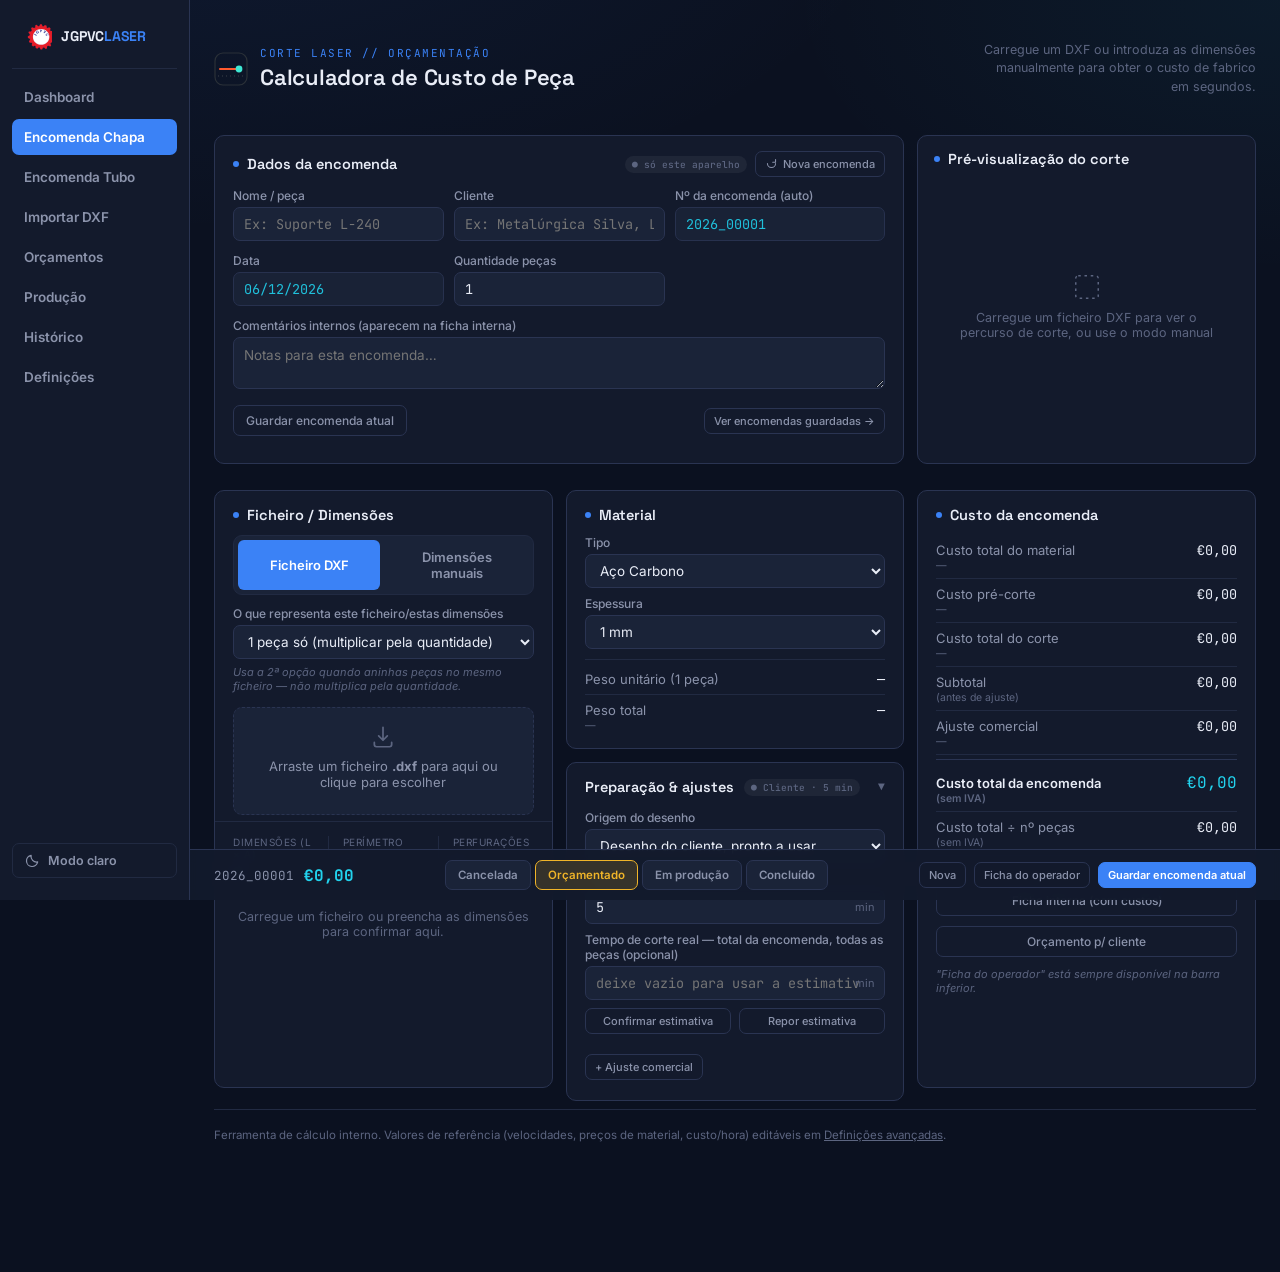
==== index.html @ d5f4d8c5 "Importar DXF: limpa os textos dos desenhos do cliente e cria as encomendas Página nova "Importar DXF" ====
<!DOCTYPE html>
<html lang="pt-PT">
<head>
<meta charset="UTF-8">
<meta name="viewport" content="width=device-width, initial-scale=1.0, viewport-fit=cover">
<title>Orçamentação — Custo de Corte Laser</title>
<link rel="manifest" href="manifest.json">
<meta name="theme-color" content="#111417">
<meta name="mobile-web-app-capable" content="yes">
<meta name="apple-mobile-web-app-capable" content="yes">
<meta name="apple-mobile-web-app-status-bar-style" content="black-translucent">
<meta name="apple-mobile-web-app-title" content="Custo Laser">
<link rel="apple-touch-icon" href="icon-192.png">
<link rel="icon" href="icon-192.png" type="image/png">
<link rel="preconnect" href="https://fonts.googleapis.com">
<link href="https://fonts.googleapis.com/css2?family=Space+Grotesk:wght@500;600;700&family=Inter:wght@400;500;600&family=JetBrains+Mono:wght@400;500;600;700&display=swap" rel="stylesheet">
<link rel="stylesheet" href="shared.css">
<script>document.documentElement.setAttribute('data-theme', localStorage.getItem('laser_theme')||'dark');</script>
<style>
  /* Esta página deixa de usar 2 colunas independentes (.layout .col) — o conteúdo principal
     passa a ser uma grelha de 3 colunas (.grid3), com "Dados da encomenda" a ocupar as duas
     primeiras (grid-column:span 2) e o resto a preencher automaticamente à sua volta. */
  #main.layout{display:block;}
  .grid3{display:grid; grid-template-columns:1fr 1fr 1fr; gap:13px;}
  .col-stack{display:flex; flex-direction:column; gap:13px; min-width:0;}
  .grid3-wide{grid-column:span 2;}
  @media (max-width:900px){ .grid3{grid-template-columns:1fr 1fr;} }
  @media (max-width:600px){ .grid3{grid-template-columns:1fr;} .grid3-wide{grid-column:span 1;} }
</style>
</head>
<body>
<a href="#main" class="skip-link">Saltar para o conteúdo</a>
<div class="loading-veil" id="loadingVeil"><div class="lv-inner"><span class="lv-spin"></span>A carregar materiais e definições…</div></div>

<div class="wrap">

    <nav class="pagenav">
      <div class="nav-brand"><img src="logo-mark.svg" alt="" class="nav-logo"><span class="nav-name">JGPVC<em>LASER</em></span></div>
      <a href="dashboard.html">Dashboard</a>
      <a href="index.html" class="active">Encomenda Chapa</a>
      <a href="tubo.html">Encomenda Tubo</a>
      <a href="importar-dxf.html">Importar DXF</a>
      <a href="orcamentos.html">Orçamentos</a>
      <a href="producao.html">Produção</a>
      <a href="encomendas.html">Histórico</a>
      <a href="definicoes.html">Definições</a>
      <button class="nav-theme-toggle" id="themeToggleBtn" type="button" title="Alternar modo claro/escuro">
        <svg class="icon-moon" width="15" height="15" viewBox="0 0 16 16" fill="none"><path d="M13.5 9.5A6 6 0 016.5 2.5a6 6 0 106.999 7z" stroke="currentColor" stroke-width="1.3" stroke-linejoin="round"/></svg>
        <svg class="icon-sun" width="15" height="15" viewBox="0 0 16 16" fill="none"><circle cx="8" cy="8" r="3" stroke="currentColor" stroke-width="1.3"/><path d="M8 1v1.6M8 13.4V15M15 8h-1.6M2.6 8H1M12.7 3.3l-1.1 1.1M4.4 11.6l-1.1 1.1M12.7 12.7l-1.1-1.1M4.4 4.4L3.3 3.3" stroke="currentColor" stroke-width="1.3" stroke-linecap="round"/></svg>
        <span id="themeToggleLabel">Modo claro</span>
      </button>
    </nav>

  <header class="top">
    <div class="top-row">
      <div class="brand">
        <svg width="34" height="34" viewBox="0 0 34 34" fill="none">
          <rect x="1" y="1" width="32" height="32" rx="8" stroke="#2b3138" stroke-width="1.2"/>
          <line x1="6" y1="17" x2="22" y2="17" stroke="#ff5a2e" stroke-width="2" stroke-linecap="round"/>
          <circle cx="25" cy="17" r="3.4" fill="#3fe8d4"/>
          <path d="M4 24L30 24" stroke="#3a4149" stroke-width="1" stroke-dasharray="1 3"/>
        </svg>
        <div class="brand-text">
          <p class="eyebrow">Corte Laser // Orçamentação</p>
          <h1>Calculadora de Custo de Peça</h1>
        </div>
      </div>
      <p class="top-note">Carregue um DXF ou introduza as dimensões manualmente para obter o custo de fabrico em segundos.</p>
    </div>
  </header>

  <main class="layout" id="main">

    <div class="grid3">
      <div class="card grid3-wide">
        <h2 class="card-title with-action">
          <span class="title-left"><span class="dot"></span>Dados da encomenda</span>
          <span style="display:flex; align-items:center; gap:8px;">
            <span class="conn-badge" id="connBadge"></span>
            <button class="ghost-btn sm" id="newOrderBtn" type="button"><svg class="btn-icon" viewBox="0 0 16 16"><path d="M13 8A5 5 0 113 8" stroke="currentColor" stroke-width="1.3" fill="none" stroke-linecap="round"/><path d="M13 3v3.5H9.5" stroke="currentColor" stroke-width="1.3" fill="none" stroke-linecap="round" stroke-linejoin="round"/></svg>Nova encomenda</button>
          </span>
        </h2>
        <p class="save-hint" id="editingNote" hidden style="color:var(--accent); margin-bottom:10px;"></p>
        <p class="save-hint" id="priceChangeNote" hidden style="color:#e08a1e; margin-bottom:10px; font-weight:500;"></p>
        <div class="field-row3" style="margin-bottom:12px;">
          <div class="field" style="margin-bottom:0;"><label for="orderName">Nome / peça</label><input type="text" id="orderName" placeholder="Ex: Suporte L-240"></div>
          <div class="field" style="margin-bottom:0;">
            <label for="clientName">Cliente</label>
            <div class="autocomplete-wrap">
              <input type="text" id="clientName" placeholder="Ex: Metalúrgica Silva, Lda." autocomplete="off">
              <div class="autocomplete-list" id="clientSuggestions" hidden></div>
            </div>
          </div>
          <div class="field" style="margin-bottom:0;">
            <label for="orderNumberPreview">Nº da encomenda (auto)</label>
            <input type="text" id="orderNumberPreview" readonly>
          </div>
        </div>
        <div class="field-row3" style="margin-bottom:0;">
          <div class="field" style="margin-bottom:0;">
            <label for="orderDatePreview">Data</label>
            <input type="text" id="orderDatePreview" readonly class="mono">
          </div>
          <div class="field" style="margin-bottom:0;">
            <label for="qtyInput">Quantidade peças</label>
            <input type="number" id="qtyInput" value="1" min="1" step="1">
          </div>
        </div>
        <div class="field" style="margin-top:12px; margin-bottom:0;">
          <label for="orderComments">Comentários internos (aparecem na ficha interna)</label>
          <textarea id="orderComments" rows="2" placeholder="Notas para esta encomenda…" style="width:100%; resize:vertical; background:var(--panel-2); border:1px solid var(--border); color:var(--text); padding:9px 10px; border-radius:7px; font-family:'Inter',sans-serif; font-size:13.5px; outline:none;"></textarea>
        </div>
        <div class="mat-actions" style="margin-top:12px;">
          <button class="ghost-btn" id="saveOrderBtn" type="button" hidden><span id="saveOrderBtnLabel">Guardar encomenda atual</span></button>
          <a class="ghost-btn sm" href="encomendas.html" style="text-decoration:none;">Ver encomendas guardadas →</a>
        </div>
        <p class="save-hint" id="saveOrderHint"></p>
        <div class="next-steps" id="nextSteps" hidden>
          <div class="ns-head"><span id="nextStepsMsg"></span><button type="button" class="ns-close" id="nsClose" title="Fechar" aria-label="Fechar">✕</button></div>
          <div class="ns-actions">
            <button class="ghost-btn sm" id="nsPrintOperator" type="button">Ficha do operador</button>
            <button class="ghost-btn sm" id="nsPrintQuote" type="button">Orçamento</button>
            <button class="ghost-btn sm" id="nsNew" type="button">Nova encomenda</button>
          </div>
        </div>
      </div>

      <div class="card preview-card">
        <div class="preview-head">
          <h2 class="card-title" style="margin-bottom:8px;"><span class="dot"></span>Pré-visualização do corte</h2>
        </div>
        <canvas id="preview" width="600" height="260" role="img" aria-label="Pré-visualização do percurso de corte da peça"></canvas>
        <div id="previewEmpty" class="preview-empty">
          <svg width="30" height="30" viewBox="0 0 24 24" fill="none"><rect x="3" y="3" width="18" height="18" rx="2" stroke="currentColor" stroke-width="1.2" stroke-dasharray="2 3"/></svg>
          <span>Carregue um ficheiro DXF para ver o percurso de corte, ou use o modo manual</span>
        </div>
      </div>

      <div class="card">
        <h2 class="card-title"><span class="dot"></span>Ficheiro / Dimensões</h2>
        <div class="tabs">
          <button class="tab-btn active" id="tabDxfBtn" type="button">Ficheiro DXF</button>
          <button class="tab-btn" id="tabManualBtn" type="button">Dimensões manuais</button>
        </div>

        <div class="field" style="margin-bottom:14px;">
          <label for="geometryScopeSelect">O que representa este ficheiro/estas dimensões</label>
          <select id="geometryScopeSelect">
            <option value="unit">1 peça só (multiplicar pela quantidade)</option>
            <option value="batch">Já é a chapa/corte de todas as peças juntas (não multiplicar)</option>
          </select>
          <p class="save-hint" id="geometryScopeHint" style="margin-top:6px;">Usa a 2ª opção quando aninhas peças no mesmo ficheiro — não multiplica pela quantidade.</p>
        </div>

        <!-- DXF PANEL -->
        <div id="panelDxf">
          <div class="dropzone" id="dropzone">
            <div class="icon">
              <svg width="26" height="26" viewBox="0 0 24 24" fill="none" style="margin:0 auto;display:block;"><path d="M12 3v12m0 0l-4-4m4 4l4-4M4 17v2a2 2 0 002 2h12a2 2 0 002-2v-2" stroke="currentColor" stroke-width="1.6" stroke-linecap="round" stroke-linejoin="round"/></svg>
            </div>
            <p>Arraste um ficheiro <strong>.dxf</strong> para aqui ou clique para escolher</p>
            <div class="file-name" id="fileName"></div>
          </div>
          <input type="file" id="fileInput" accept=".dxf">
          <div id="dxfMsg"></div>
          <div class="field" id="pierceOverrideWrap" hidden style="margin-top:12px; margin-bottom:0;">
            <label for="pierceOverrideInput">Nº de perfurações<span id="pierceDetectedNote"></span></label>
            <div style="display:flex; gap:8px; align-items:center;">
              <input type="number" id="pierceOverrideInput" min="0" step="1" style="flex:1;">
              <button class="ghost-btn sm" id="pierceResetBtn" type="button" title="Repor valor detetado automaticamente"><svg class="btn-icon" viewBox="0 0 16 16" style="margin-right:3px;"><path d="M13 8A5 5 0 113 8" stroke="currentColor" stroke-width="1.3" fill="none" stroke-linecap="round"/><path d="M13 3v3.5H9.5" stroke="currentColor" stroke-width="1.3" fill="none" stroke-linecap="round" stroke-linejoin="round"/></svg>Repor</button>
            </div>
            <p class="save-hint" style="margin-top:6px;">Editável — se o ficheiro tiver linhas soltas ou contornos mal fechados, corrija aqui o número real de perfurações.</p>
          </div>
        </div>

        <!-- MANUAL PANEL -->
        <div id="panelManual" hidden>
          <div class="field">
            <label for="shapeSelect">Forma da peça</label>
            <select id="shapeSelect">
              <option value="rect">Retângulo</option>
              <option value="circle">Círculo</option>
              <option value="custom">Perímetro / área manual</option>
            </select>
          </div>

          <div id="shapeRect">
            <div class="field-row">
              <div class="field"><label>Largura (mm)</label><input type="number" id="rectW" value="200" min="0" step="0.1"></div>
              <div class="field"><label>Altura (mm)</label><input type="number" id="rectH" value="100" min="0" step="0.1"></div>
            </div>
          </div>

          <div id="shapeCircle" hidden>
            <div class="field"><label>Diâmetro (mm)</label><input type="number" id="circleD" value="150" min="0" step="0.1"></div>
          </div>

          <div id="shapeCustom" hidden>
            <div class="field-row">
              <div class="field"><label>Perímetro total (mm)</label><input type="number" id="customPerim" value="600" min="0" step="0.1"></div>
              <div class="field"><label>Área da peça (mm²)</label><input type="number" id="customArea" value="20000" min="0" step="1"></div>
            </div>
          </div>

          <div class="field">
            <label for="manualHoles">Nº de furos / perfurações adicionais</label>
            <input type="number" id="manualHoles" value="0" min="0" step="1">
          </div>
        </div>

        <div class="preview-meta" id="previewMeta" hidden>
          <div class="meta-item"><div class="k">Dimensões (L × A)</div><div class="v" id="metaDim">—</div></div>
          <div class="meta-item"><div class="k">Perímetro</div><div class="v" id="metaPerim">—</div></div>
          <div class="meta-item"><div class="k">Perfurações</div><div class="v" id="metaPierces">—</div></div>
        </div>
        <p class="orders-empty" id="dimEmpty" style="padding:14px 0 4px;">Carregue um ficheiro ou preencha as dimensões para confirmar aqui.</p>
      </div>

      <div class="col-stack">
      <div class="card" style="margin-bottom:0;">
        <h2 class="card-title"><span class="dot"></span>Material</h2>
        <div class="field">
          <label for="materialTypeSelect">Tipo</label>
          <select id="materialTypeSelect"></select>
        </div>
        <div class="field" style="margin-bottom:0;">
          <label for="materialThicknessSelect">Espessura</label>
          <select id="materialThicknessSelect"></select>
        </div>
        <select id="materialSelect" style="display:none;" aria-hidden="true" tabindex="-1"></select>
        <div class="breakdown-row" style="margin-top:10px; padding-top:10px; border-top:1px solid var(--border-soft);"><span class="lbl">Peso unitário (1 peça)</span><span class="val" id="valWeightUnit">—</span></div>
        <div class="breakdown-row" style="border-bottom:none; padding-bottom:0;"><span class="lbl">Peso total<small id="weightTotalSub">—</small></span><span class="val" id="valWeightTotal">—</span></div>
      </div>

      <details class="card" id="setupDetails" open style="margin-bottom:0;">
        <summary class="summary-row"><span>Preparação &amp; ajustes <span class="conn-badge conn-local" id="setupBadge"></span></span><span class="chev">▸</span></summary>
        <div class="details-body">
          <div class="field">
            <label for="drawingType">Origem do desenho</label>
            <select id="drawingType">
              <option value="client_direct">Desenho do cliente, pronto a usar</option>
              <option value="client_convert">Converter desenho do cliente</option>
              <option value="from_scratch">Desenho de raiz</option>
            </select>
          </div>
          <div class="field" id="designTimeField" hidden>
            <label for="designTimeInput">Tempo de desenho</label>
            <div class="unit-suffix"><input type="number" id="designTimeInput" min="0" step="1" value="0"><span>min</span></div>
          </div>
          <div class="field">
            <label for="setupTimeInput">Tempo de setup</label>
            <div class="unit-suffix"><input type="number" id="setupTimeInput" min="0" step="1" value="5"><span>min</span></div>
          </div>

          <div class="field" style="margin-top:6px;">
            <label for="realCuttingTimeInput">Tempo de corte real — total da encomenda, todas as peças (opcional)</label>
            <div class="unit-suffix"><input type="number" id="realCuttingTimeInput" min="0" step="0.1" placeholder="deixe vazio para usar a estimativa"><span>min</span></div>
            <div style="display:flex; gap:8px; margin-top:8px;">
              <button class="ghost-btn sm" id="useEstimateAsRealBtn" type="button" style="flex:1;">Confirmar estimativa</button>
              <button class="ghost-btn sm" id="clearRealTimeBtn" type="button" style="flex:1;">Repor estimativa</button>
            </div>
          </div>

          <button class="ghost-btn sm" id="showAdjustmentBtn" type="button" style="margin:12px 0 4px;">+ Ajuste comercial</button>
          <div class="field" id="adjustmentFields" hidden style="margin:12px 0 0;">
            <label for="adjustmentValueInput">Ajuste comercial (opcional — use valor negativo para desconto)</label>
            <div class="field-row" style="margin-bottom:0;">
              <div class="field" style="margin-bottom:0;">
                <div class="unit-suffix"><input type="number" id="adjustmentValueInput" step="0.5" placeholder="0,00"><span>€</span></div>
              </div>
              <div class="field" style="margin-bottom:0;">
                <select id="adjustmentReasonSelect">
                  <option value="">Motivo do ajuste…</option>
                  <option value="Pequena quantidade">Pequena quantidade</option>
                  <option value="Urgência">Urgência</option>
                  <option value="Cliente habitual">Cliente habitual</option>
                  <option value="Concorrência">Concorrência</option>
                  <option value="Complexidade">Complexidade</option>
                  <option value="Desperdício de chapa">Desperdício de chapa</option>
                  <option value="Quinagem">Quinagem</option>
                  <option value="Outro">Outro</option>
                </select>
              </div>
            </div>
          </div>
        </div>
      </details>
      </div>

      <div class="card">
        <h2 class="card-title"><span class="dot"></span>Custo da encomenda <small id="costFinalBadge" style="margin-left:auto;"></small></h2>
        <div class="breakdown-row"><span class="lbl">Custo total do material<small id="matInfoSub">—</small></span><span class="val" id="costMaterial">€0,00</span></div>
        <div class="breakdown-row"><span class="lbl">Custo pré-corte<small id="preCorteSub">—</small></span><span class="val" id="costPreCorte">€0,00</span></div>
        <div class="breakdown-row"><span class="lbl">Custo total do corte<small id="cutTimeSub">—</small></span><span class="val" id="costCorte">€0,00</span></div>
        <div class="breakdown-row"><span class="lbl">Subtotal <small>(antes de ajuste)</small></span><span class="val" id="subtotalValue">€0,00</span></div>
        <div class="breakdown-row" id="adjustmentRow" hidden><span class="lbl">Ajuste comercial<small id="adjustmentSub">—</small></span><span class="val" id="adjustmentValueShown">€0,00</span></div>

        <div class="breakdown-row" style="border-top:1.5px solid var(--border); margin-top:4px; padding-top:12px;"><span class="lbl" style="font-weight:600; color:var(--text);">Custo total da encomenda <small>(sem IVA)<span id="totalQtyTag"></span></small></span><span class="val" id="totalValue" style="font-size:16px; color:var(--readout);">€0,00</span></div>
        <div class="breakdown-row"><span class="lbl">Custo total ÷ nº peças <small>(sem IVA)</small></span><span class="val" id="avgPerPieceValue">€0,00</span></div>
        <div class="total-sub" id="totalTimeSub" hidden style="margin-top:10px; padding-top:10px;"></div>

        <div class="print-btns" style="margin-top:14px; padding-top:14px; border-top:1px solid var(--border-soft);">
          <button class="ghost-btn print-btn" id="printInternalBtn" type="button">Ficha interna (com custos)</button>
          <button class="ghost-btn print-btn" id="printQuoteBtn" type="button">Orçamento p/ cliente</button>
        </div>
        <p class="save-hint" style="margin-top:8px;">"Ficha do operador" está sempre disponível na barra inferior.</p>
        <p class="save-hint" id="printHint"></p>
      </div>
    </div>

  </main>

  <footer class="disclaimer">
    Ferramenta de cálculo interno. Valores de referência (velocidades, preços de material, custo/hora) editáveis em <a href="definicoes.html" style="color:var(--text-dim);">Definições avançadas</a>.
  </footer>

</div>

<div class="action-bar" id="actionBar">
  <div class="action-bar-inner">
    <div class="ab-status">
      <span class="dirty-dot" id="dirtyDot" hidden title="Tem alterações por gravar"></span>
      <span id="abOrderNum">—</span>
      <span class="ab-total" id="abTotal">€0,00</span>
    </div>
    <div class="state-picker ab-state" id="statePicker">
      <button type="button" data-state="cancelled">Cancelada</button>
      <button type="button" data-state="quote">Orçamentado</button>
      <button type="button" data-state="production">Em produção</button>
      <button type="button" data-state="done">Concluído</button>
    </div>
    <div class="ab-buttons">
      <button class="ghost-btn sm" id="barNewBtn" type="button">Nova</button>
      <button class="ghost-btn sm" id="barPrintOperatorBtn" type="button">Ficha do operador</button>
      <button class="ghost-btn sm accent" id="barSaveBtn" type="button"><span id="barSaveLabel">Guardar encomenda atual</span></button>
    </div>
  </div>
</div>

<div id="printSheet" class="print-sheet"></div>

<script src="shared.js"></script>
<script>
(function(){
  "use strict";
  const { parseDXF, fmtEUR, fmtNum, escapeHtml, sanitizeFileName, searchKey,
    loadMaterials, saveMachine, loadMachine, loadOrders, loadRemoteConfig,
    remoteLoadOrders, remoteInsertOrder, remoteUpdateFullOrder, computeNextOrderNumber,
    idbGet, writeOrderToLocalFolder, registerServiceWorker } = window.LC;

  /* ---------------------------------------------------------------- */
  /* STATE                                                             */
  /* ---------------------------------------------------------------- */
  const state = {
    mode: 'dxf',
    dxfResult: null,
    dxfFileName: '',
    dxfRawText: '',
    dxfDetectedPierces: 0,
    materials: [],
    machine: Object.assign({}, window.LC.DEFAULT_MACHINE),
    orders: [],
    remote: { configured:false, url:'', key:'' },
    localFolder: { ready:false, handle:null },
    loadedOrderId: null,
    loadedOrderNumber: null,
    loadedOrderCreatedAt: null,
    loadedCostSnapshot: null,
    orderState: 'quote',
    wasQuoted: false,
    dirty: false,
  };

  /* ---------------------------------------------------------------- */
  /* DOM refs                                                          */
  /* ---------------------------------------------------------------- */
  const $ = id => document.getElementById(id);
  const tabDxfBtn = $('tabDxfBtn'), tabManualBtn = $('tabManualBtn');
  const panelDxf = $('panelDxf'), panelManual = $('panelManual');
  const dropzone = $('dropzone'), fileInput = $('fileInput'), fileNameEl = $('fileName'), dxfMsg = $('dxfMsg');
  const pierceOverrideWrap = $('pierceOverrideWrap'), pierceOverrideInput = $('pierceOverrideInput');
  const pierceResetBtn = $('pierceResetBtn'), pierceDetectedNote = $('pierceDetectedNote');
  const shapeSelect = $('shapeSelect');
  const shapeRect = $('shapeRect'), shapeCircle = $('shapeCircle'), shapeCustom = $('shapeCustom');
  const materialSelect = $('materialSelect');
  const materialTypeSelect = $('materialTypeSelect'), materialThicknessSelect = $('materialThicknessSelect');
  const drawingTypeSel = $('drawingType'), designTimeField = $('designTimeField'), designTimeInput = $('designTimeInput');
  const setupTimeInput = $('setupTimeInput');
  const realCuttingTimeInput = $('realCuttingTimeInput'), clearRealTimeBtn = $('clearRealTimeBtn');
  const geometryScopeSelect = $('geometryScopeSelect');
  const qtyInput = $('qtyInput');
  const canvas = $('preview'), previewEmpty = $('previewEmpty'), previewMeta = $('previewMeta');
  const metaDim = $('metaDim'), metaPerim = $('metaPerim'), metaPierces = $('metaPierces');
  const dimEmptyEl = $('dimEmpty');
  const orderNameInp = $('orderName'), clientNameInp = $('clientName');
  const orderCommentsInp = $('orderComments');
  const statePicker = $('statePicker');
  const clientSuggestionsEl = $('clientSuggestions');
  const adjustmentValueInput = $('adjustmentValueInput'), adjustmentReasonSelect = $('adjustmentReasonSelect');
  const showAdjustmentBtn = $('showAdjustmentBtn'), adjustmentFields = $('adjustmentFields');
  function revealAdjustment(){ adjustmentFields.hidden = false; showAdjustmentBtn.hidden = true; }
  function hideAdjustmentIfEmpty(){
    if(!adjustmentValueInput.value && !adjustmentReasonSelect.value){
      adjustmentFields.hidden = true; showAdjustmentBtn.hidden = false;
    }
  }
  showAdjustmentBtn.addEventListener('click', ()=>{ revealAdjustment(); adjustmentValueInput.focus(); });
  const saveOrderHint = $('saveOrderHint');

  function updateOrderHeader(){
    // Nome/cliente já não são mostrados no cartão de custos — só o nº e o nome na barra fixa de baixo.
    $('abOrderNum').textContent = ($('orderNumberPreview').value || '—') + (orderNameInp.value.trim() ? ' · ' + orderNameInp.value.trim() : '');
  }
  orderNameInp.addEventListener('input', updateOrderHeader);
  clientNameInp.addEventListener('input', updateOrderHeader);

  function updateConnBadge(){
    const badge = $('connBadge');
    if(state.remote.configured){
      badge.textContent = '● servidor central';
      badge.className = 'conn-badge conn-online';
    } else {
      badge.textContent = '● só este aparelho';
      badge.className = 'conn-badge conn-local';
    }
  }

  /* ---------------------------------------------------------------- */
  /* TABS                                                              */
  /* ---------------------------------------------------------------- */
  function setMode(mode){
    state.mode = mode;
    tabDxfBtn.classList.toggle('active', mode==='dxf');
    tabManualBtn.classList.toggle('active', mode==='manual');
    panelDxf.hidden = mode!=='dxf';
    panelManual.hidden = mode!=='manual';
    recalcAndRender();
  }
  tabDxfBtn.addEventListener('click', ()=>setMode('dxf'));
  tabManualBtn.addEventListener('click', ()=>setMode('manual'));

  /* ---------------------------------------------------------------- */
  /* DXF UPLOAD                                                        */
  /* ---------------------------------------------------------------- */
  dropzone.addEventListener('click', ()=>fileInput.click());
  dropzone.addEventListener('dragover', e=>{ e.preventDefault(); dropzone.classList.add('dragover'); });
  dropzone.addEventListener('dragleave', ()=> dropzone.classList.remove('dragover'));
  dropzone.addEventListener('drop', e=>{
    e.preventDefault(); dropzone.classList.remove('dragover');
    if(e.dataTransfer.files && e.dataTransfer.files[0]) handleFile(e.dataTransfer.files[0]);
  });
  fileInput.addEventListener('change', e=>{
    if(e.target.files && e.target.files[0]) handleFile(e.target.files[0]);
  });

  function handleFile(file){
    realCuttingTimeInput.value = '';
    geometryScopeSelect.value = 'unit';
    fileNameEl.textContent = file.name;
    dxfMsg.innerHTML = '';
    const reader = new FileReader();
    reader.onload = ev => {
      try{
        const result = parseDXF(ev.target.result);
        if(!result.contours.length) throw new Error('Não foram encontradas entidades de geometria suportadas (linhas, polilinhas, arcos ou círculos) neste ficheiro.');
        state.dxfResult = result;
        state.dxfFileName = file.name;
        state.dxfRawText = ev.target.result;
        const detected = Math.max(result.closedContours.length, result.contours.length ? 1 : 0);
        state.dxfDetectedPierces = detected;
        pierceOverrideInput.value = detected;
        pierceDetectedNote.textContent = '(detetado automaticamente: ' + detected + ')';
        pierceOverrideWrap.hidden = false;
        let msg = '';
        if(!result.unitsInfo.isMm){
          msg += '<div class="warn">Unidades do ficheiro: ' + result.unitsInfo.label + '. Esta aplicação assume milímetros — confirme as dimensões em baixo antes de orçamentar, pode ter de escalar o desenho.</div>';
        }
        if(result.hasInserts){
          msg += '<div class="warn">O ficheiro usa blocos (INSERT) — furos ou detalhes definidos como bloco não são lidos. Confirme visualmente e o nº de perfurações antes de orçamentar.</div>';
        }
        if(result.closedContours.length > 1 && geometryScopeSelect.value !== 'batch'){
          msg += '<div class="warn">Foram detetadas ' + result.closedContours.length + ' formas fechadas separadas neste ficheiro — se são peças diferentes (aninhadas no mesmo ficheiro), mude "O que representa este ficheiro" para a 2ª opção.</div>';
        }
        if(result.openContours.length){
          msg += '<div class="warn">Foram detetados ' + result.openContours.length + ' troço(s) aberto(s) — confirme se o desenho está fechado corretamente antes de orçamentar.</div>';
        }
        if(result.warnings.length){
          msg += '<div class="warn">O ficheiro contém entidades ' + result.warnings.join(', ') + ' aproximadas por segmentos de reta — verifique visualmente a pré-visualização e o perímetro antes de confirmar o orçamento.</div>';
        }
        dxfMsg.innerHTML = msg;
      }catch(err){
        state.dxfResult = null;
        state.dxfRawText = '';
        pierceOverrideWrap.hidden = true;
        dxfMsg.innerHTML = '<div class="err">Não foi possível ler este ficheiro: ' + err.message + '</div>';
      }
      recalcAndRender();
    };
    reader.onerror = () => {
      dxfMsg.innerHTML = '<div class="err">Erro ao ler o ficheiro.</div>';
    };
    reader.readAsText(file);
  }

  pierceOverrideInput.addEventListener('input', recalcAndRender);
  pierceResetBtn.addEventListener('click', ()=>{
    pierceOverrideInput.value = state.dxfDetectedPierces;
    recalcAndRender();
  });

  geometryScopeSelect.addEventListener('change', recalcAndRender);

  /* ---------------------------------------------------------------- */
  /* MANUAL SHAPE                                                      */
  /* ---------------------------------------------------------------- */
  shapeSelect.addEventListener('change', ()=>{
    shapeRect.hidden = shapeSelect.value!=='rect';
    shapeCircle.hidden = shapeSelect.value!=='circle';
    shapeCustom.hidden = shapeSelect.value!=='custom';
    realCuttingTimeInput.value = '';
    geometryScopeSelect.value = 'unit';
    recalcAndRender();
  });
  ['rectW','rectH','circleD','customPerim','customArea'].forEach(id=>{
    $(id).addEventListener('input', ()=>{ realCuttingTimeInput.value = ''; recalcAndRender(); });
  });
  $('manualHoles').addEventListener('input', recalcAndRender);

  function getManualGeometry(){
    const shape = shapeSelect.value;
    const holes = Math.max(0, parseInt($('manualHoles').value,10) || 0);
    if(shape==='rect'){
      const w = parseFloat($('rectW').value)||0, h = parseFloat($('rectH').value)||0;
      return {
        perimeterMm: 2*(w+h), bboxAreaMm2: w*h, netAreaMm2: w*h,
        width: w, height: h, pierces: 1+holes, kind:'rect', w, h
      };
    } else if(shape==='circle'){
      const d = parseFloat($('circleD').value)||0, r = d/2;
      return {
        perimeterMm: Math.PI*d, bboxAreaMm2: d*d, netAreaMm2: Math.PI*r*r,
        width: d, height: d, pierces: 1+holes, kind:'circle', d
      };
    } else {
      const p = parseFloat($('customPerim').value)||0, a = parseFloat($('customArea').value)||0;
      return {
        perimeterMm: p, bboxAreaMm2: a, netAreaMm2: a,
        width: null, height: null, pierces: 1+holes, kind:'custom'
      };
    }
  }

  /* ---------------------------------------------------------------- */
  /* MATERIAL SELECTORS (type -> thickness, driving hidden materialSelect) */
  /* ---------------------------------------------------------------- */
  function getMaterialTypes(){
    const names = [];
    state.materials.forEach(m=>{ if(!names.includes(m.name)) names.push(m.name); });
    return names.sort((a,b)=>a.localeCompare(b,'pt'));
  }
  function getThicknessesForType(name){
    return state.materials.filter(m=>m.name===name).map(m=>m.thickness).sort((a,b)=>a-b);
  }
  function rebuildThicknessSelector(keepThickness){
    const type = materialTypeSelect.value;
    const thicknesses = getThicknessesForType(type);
    materialThicknessSelect.innerHTML = '';
    thicknesses.forEach(t=>{
      const opt = document.createElement('option');
      opt.value = t;
      opt.textContent = t + ' mm';
      materialThicknessSelect.appendChild(opt);
    });
    if(keepThickness!=null && thicknesses.some(t=>t===keepThickness)) materialThicknessSelect.value = keepThickness;
    else if(thicknesses.length) materialThicknessSelect.value = thicknesses[0];
  }
  function rebuildVisibleMaterialSelectors(){
    const mat = state.materials.find(m=>m.id===materialSelect.value) || state.materials[0];
    const types = getMaterialTypes();
    materialTypeSelect.innerHTML = '';
    types.forEach(name=>{
      const opt = document.createElement('option');
      opt.value = name;
      opt.textContent = name;
      materialTypeSelect.appendChild(opt);
    });
    if(mat) materialTypeSelect.value = mat.name;
    rebuildThicknessSelector(mat ? mat.thickness : null);
  }
  function applySelectedMaterialFromDropdowns(){
    const type = materialTypeSelect.value;
    const thickness = parseFloat(materialThicknessSelect.value);
    const mat = state.materials.find(m=>m.name===type && Math.abs(m.thickness-thickness)<1e-9);
    if(mat){
      materialSelect.value = mat.id;
      materialSelect.dispatchEvent(new Event('change'));
    }
  }
  materialTypeSelect.addEventListener('change', ()=>{
    rebuildThicknessSelector(null);
    applySelectedMaterialFromDropdowns();
  });
  materialThicknessSelect.addEventListener('change', applySelectedMaterialFromDropdowns);

  function populateMaterialSelect(){
    materialSelect.innerHTML = '';
    state.materials.forEach(m=>{
      const opt = document.createElement('option');
      opt.value = m.id;
      opt.textContent = m.name + ' — ' + m.thickness + ' mm';
      materialSelect.appendChild(opt);
    });
    rebuildVisibleMaterialSelectors();
  }
  materialSelect.addEventListener('change', recalcAndRender);
  qtyInput.addEventListener('input', recalcAndRender);
  function getSelectedMaterial(){
    return state.materials.find(m=>m.id===materialSelect.value) || state.materials[0] || null;
  }

  /* ---------------------------------------------------------------- */
  /* PREPARAÇÃO (SETUP)                                                */
  /* ---------------------------------------------------------------- */
  const DRAWING_LABELS = { client_direct:'Cliente', client_convert:'Conversão', from_scratch:'De raiz' };
  function updateSetupBadge(){
    const designMin = drawingTypeSel.value==='client_direct' ? 0 : (parseFloat(designTimeInput.value)||0);
    const totalMin = designMin + (parseFloat(setupTimeInput.value)||0);
    $('setupBadge').textContent = '● ' + (DRAWING_LABELS[drawingTypeSel.value]||'') + ' · ' + fmtNum(totalMin,0) + ' min';
  }
  function applyDrawingTypeUI(){
    designTimeField.hidden = drawingTypeSel.value==='client_direct';
    if(drawingTypeSel.value==='client_direct') designTimeInput.value = 0;
    updateSetupBadge();
  }
  drawingTypeSel.addEventListener('change', ()=>{
    applyDrawingTypeUI();
    if(!designTimeField.hidden) designTimeInput.focus();
    recalcAndRender();
  });
  [designTimeInput, setupTimeInput].forEach(inp=>{
    inp.addEventListener('input', ()=>{ updateSetupBadge(); recalcAndRender(); });
  });

  /* ---------------------------------------------------------------- */
  /* CALCULATION                                                       */
  /* ---------------------------------------------------------------- */
  function getGeometry(){
    if(state.mode==='dxf'){
      if(!state.dxfResult) return null;
      return window.LC.sheetGeometryFromDXF(state.dxfResult, parseInt(pierceOverrideInput.value, 10));
    } else {
      return getManualGeometry();
    }
  }

  // O cálculo está em shared.js (LC.computeSheetCost) — o mesmo que o "Importar DXF" usa.
  function computeCost(){
    const realTimeRaw = realCuttingTimeInput.value.trim();
    const realTimeVal = parseFloat(realTimeRaw);
    const isFinalTime = realTimeRaw !== '' && Number.isFinite(realTimeVal) && realTimeVal >= 0;
    return window.LC.computeSheetCost({
      geo: getGeometry(),
      material: getSelectedMaterial(),
      qty: qtyInput.value,
      machine: state.machine,
      isBatch: geometryScopeSelect.value === 'batch',
      realTimeMin: isFinalTime ? realTimeVal : null,
      drawingType: drawingTypeSel.value,
      designTimeMin: parseFloat(designTimeInput.value)||0,
      setupTimeMin: parseFloat(setupTimeInput.value)||0,
      adjustmentValue: parseFloat(adjustmentValueInput.value) || 0,
      adjustmentReason: adjustmentReasonSelect.value,
    });
  }

  realCuttingTimeInput.addEventListener('input', recalcAndRender);
  adjustmentValueInput.addEventListener('input', recalcAndRender);
  adjustmentReasonSelect.addEventListener('change', recalcAndRender);
  clearRealTimeBtn.addEventListener('click', ()=>{
    realCuttingTimeInput.value = '';
    recalcAndRender();
  });
  $('useEstimateAsRealBtn').addEventListener('click', ()=>{
    // Copia o valor exato da estimativa (não o número arredondado mostrado no ecrã) — digitar o
    // valor arredondado à mão pode mudar ligeiramente o custo, porque a estimativa tem mais casas
    // decimais do que as apresentadas.
    const result = computeCost();
    if(!result.valid) return;
    realCuttingTimeInput.value = Math.round(result.estimatedCuttingTimeMin*100)/100;
    recalcAndRender();
  });

  /* ---------------------------------------------------------------- */
  /* CANVAS PREVIEW                                                    */
  /* ---------------------------------------------------------------- */
  let animFrame = null, animT = 0;
  const reduceMotion = window.matchMedia && window.matchMedia('(prefers-reduced-motion: reduce)').matches;

  function drawPreview(geo){
    const ctx = canvas.getContext('2d');
    const dpr = window.devicePixelRatio || 1;
    const cssW = canvas.clientWidth || 600, cssH = 260;
    canvas.width = cssW*dpr; canvas.height = cssH*dpr;
    ctx.setTransform(dpr,0,0,dpr,0,0);
    ctx.clearRect(0,0,cssW,cssH);

    let contoursToDraw = [];
    let bbox;

    // Mostra sempre o desenho do DXF, se houver um carregado — mesmo que o cálculo esteja a usar
    // dimensões manuais. O operador precisa de ver a peça real que vai cortar, independentemente
    // de onde vêm os números usados no custo.
    if(state.dxfResult){
      contoursToDraw = state.dxfResult.contours;
      bbox = state.dxfResult.bbox;
    } else if(state.mode==='manual'){
      const g = getManualGeometry();
      if(g.kind==='rect' && g.w>0 && g.h>0){
        contoursToDraw = [{ points:[{x:0,y:0},{x:g.w,y:0},{x:g.w,y:g.h},{x:0,y:g.h}], closed:true }];
        bbox = {minX:0,maxX:g.w,minY:0,maxY:g.h};
      } else if(g.kind==='circle' && g.d>0){
        const r=g.d/2, pts=[];
        for(let i=0;i<64;i++){ const a=(i/64)*2*Math.PI; pts.push({x:r+r*Math.cos(a), y:r+r*Math.sin(a)}); }
        contoursToDraw=[{points:pts, closed:true}];
        bbox={minX:0,maxX:g.d,minY:0,maxY:g.d};
      }
    }

    if(!contoursToDraw.length || !bbox){
      previewEmpty.hidden = false;
      canvas.style.display = 'none';
      previewMeta.hidden = true;
      if(animFrame) cancelAnimationFrame(animFrame);
      return;
    }
    previewEmpty.hidden = true;
    canvas.style.display = 'block';
    previewMeta.hidden = false;

    const pad = 24;
    const w = bbox.maxX-bbox.minX, h = bbox.maxY-bbox.minY;
    const scale = Math.min((cssW-pad*2)/(w||1), (cssH-pad*2)/(h||1));
    const offX = pad + ((cssW-pad*2) - w*scale)/2;
    const offY = pad + ((cssH-pad*2) - h*scale)/2;
    function tx(p){ return { x: offX + (p.x-bbox.minX)*scale, y: cssH - (offY + (p.y-bbox.minY)*scale) }; }

    contoursToDraw.forEach(c=>{
      if(c.points.length<2) return;
      ctx.beginPath();
      const p0 = tx(c.points[0]);
      ctx.moveTo(p0.x,p0.y);
      for(let i=1;i<c.points.length;i++){ const p=tx(c.points[i]); ctx.lineTo(p.x,p.y); }
      if(c.closed) ctx.closePath();
      ctx.strokeStyle = c.closed ? '#3fe8d4' : '#ff9466';
      ctx.lineWidth = 1.6;
      ctx.shadowColor = c.closed ? 'rgba(63,232,212,0.5)' : 'rgba(255,148,102,0.5)';
      ctx.shadowBlur = 4;
      ctx.stroke();
    });
    ctx.shadowBlur = 0;

    if(animFrame) cancelAnimationFrame(animFrame);
    if(!reduceMotion){
      const longest = contoursToDraw.slice().sort((a,b)=>(b.points.length)-(a.points.length))[0];
      if(longest && longest.points.length>2){
        const animate = () => {
          if(document.hidden){ animFrame = requestAnimationFrame(animate); return; }
          animT += 0.0032;
          const idxF = (animT % 1) * (longest.points.length-1);
          const i0 = Math.floor(idxF), i1 = Math.min(i0+1, longest.points.length-1);
          const f = idxF-i0;
          const pA = longest.points[i0], pB = longest.points[i1];
          const p = { x: pA.x+(pB.x-pA.x)*f, y: pA.y+(pB.y-pA.y)*f };
          const sp = tx(p);
          drawFrame();
          ctx.beginPath();
          ctx.arc(sp.x, sp.y, 3.4, 0, Math.PI*2);
          ctx.fillStyle = '#ff5a2e';
          ctx.shadowColor = 'rgba(255,90,46,0.9)';
          ctx.shadowBlur = 10;
          ctx.fill();
          ctx.shadowBlur = 0;
          animFrame = requestAnimationFrame(animate);
        };
        function drawFrame(){
          ctx.clearRect(0,0,cssW,cssH);
          contoursToDraw.forEach(c=>{
            if(c.points.length<2) return;
            ctx.beginPath();
            const p0 = tx(c.points[0]);
            ctx.moveTo(p0.x,p0.y);
            for(let i=1;i<c.points.length;i++){ const p=tx(c.points[i]); ctx.lineTo(p.x,p.y); }
            if(c.closed) ctx.closePath();
            ctx.strokeStyle = c.closed ? '#3fe8d4' : '#ff9466';
            ctx.lineWidth = 1.6;
            ctx.shadowColor = c.closed ? 'rgba(63,232,212,0.4)' : 'rgba(255,148,102,0.4)';
            ctx.shadowBlur = 3;
            ctx.stroke();
          });
          ctx.shadowBlur = 0;
        }
        animFrame = requestAnimationFrame(animate);
      }
    }
  }

  /* ---------------------------------------------------------------- */
  /* PRINT SHEETS                                                      */
  /* ---------------------------------------------------------------- */
  const printInternalBtn = $('printInternalBtn'), printQuoteBtn = $('printQuoteBtn'), printHint = $('printHint');
  const printSheetEl = $('printSheet');

  function describeManualShape(){
    const g = getManualGeometry();
    if(g.kind==='rect') return 'Retângulo ' + fmtNum(g.w,1) + ' × ' + fmtNum(g.h,1) + ' mm';
    if(g.kind==='circle') return 'Círculo Ø ' + fmtNum(g.d,1) + ' mm';
    return 'Forma manual (perímetro/área introduzidos)';
  }

  /* ---------------------------------------------------------------- */
  /* GEOMETRIA AUXILIAR PARA O DESENHO TÉCNICO (furos e entalhes)      */
  /* ---------------------------------------------------------------- */
  function checkCircle(points){
    if(points.length<8) return null;
    let cx=0, cy=0;
    points.forEach(p=>{ cx+=p.x; cy+=p.y; });
    cx/=points.length; cy/=points.length;
    const dists = points.map(p=>Math.hypot(p.x-cx, p.y-cy));
    const rMean = dists.reduce((a,b)=>a+b,0)/dists.length;
    const rMax = Math.max.apply(null,dists), rMin = Math.min.apply(null,dists);
    if(rMean<=0 || (rMax-rMin)/rMean > 0.04) return null; // não é circular o suficiente
    return { diameter: rMean*2, center:{x:cx,y:cy} };
  }
  function detectHoles(closedContours){
    if(!closedContours || closedContours.length<2) return [];
    const holeContours = closedContours.slice().sort((a,b)=>b.area-a.area).slice(1);
    const holes = [];
    holeContours.forEach(c=>{ const circle = checkCircle(c.points); if(circle) holes.push(circle); });
    return holes;
  }
  function classifyHole(contour){
    // Furos redondos, ovais/rasgos e retangulares — cobre os casos mais comuns em chapa cortada
    // a laser. Um furo que não encaixe em nenhum destes fica marcado como "forma irregular", com
    // as dimensões do seu retângulo envolvente como aproximação (melhor que não dar indicação nenhuma).
    const pts = contour.points;
    const circle = checkCircle(pts);
    if(circle) return { kind:'circle', diameter:circle.diameter, center:circle.center };
    let minX=Infinity, maxX=-Infinity, minY=Infinity, maxY=-Infinity;
    pts.forEach(p=>{ if(p.x<minX)minX=p.x; if(p.x>maxX)maxX=p.x; if(p.y<minY)minY=p.y; if(p.y>maxY)maxY=p.y; });
    const w = maxX-minX, h = maxY-minY;
    const center = {x:(minX+maxX)/2, y:(minY+maxY)/2};
    const corners = [{x:minX,y:minY},{x:maxX,y:minY},{x:maxX,y:maxY},{x:minX,y:maxY}];
    const tol = Math.max(0.5, Math.min(w,h)*0.03);
    const sharpCorners = corners.filter(co => pts.some(p => Math.hypot(p.x-co.x, p.y-co.y) < tol)).length;
    let kind = 'other';
    if(sharpCorners>=3){
      kind = 'rect';
    } else {
      const hull = convexHullPts(pts);
      if(hull.length >= pts.length*0.9) kind = 'oval'; // convexo e sem cantos vivos — oval/rasgo arredondado
    }
    return { kind, width:w, height:h, center, minX, maxX, minY, maxY };
  }
  function detectAllHoles(closedContours){
    if(!closedContours || closedContours.length<2) return [];
    return closedContours.slice().sort((a,b)=>b.area-a.area).slice(1).map(classifyHole);
  }
  function convexHullPts(points){
    const pts = points.slice().sort((a,b)=> a.x-b.x || a.y-b.y);
    if(pts.length<3) return pts.slice();
    const cross=(o,a,b)=>(a.x-o.x)*(b.y-o.y)-(a.y-o.y)*(b.x-o.x);
    const lower=[];
    for(const p of pts){
      while(lower.length>=2 && cross(lower[lower.length-2],lower[lower.length-1],p)<=0) lower.pop();
      lower.push(p);
    }
    const upper=[];
    for(let i=pts.length-1;i>=0;i--){
      const p=pts[i];
      while(upper.length>=2 && cross(upper[upper.length-2],upper[upper.length-1],p)<=0) upper.pop();
      upper.push(p);
    }
    lower.pop(); upper.pop();
    return lower.concat(upper);
  }
  function detectNotches(outerPoints, bbox){
    // Deteta reentrâncias (entalhes) em arestas retas alinhadas com os eixos, comparando o
    // contorno real com o seu invólucro convexo — cobre o caso comum de chapas com entalhes
    // retangulares num dos lados. Entalhes curvos/inclinados, ou vários entalhes seguidos na
    // mesma aresta, não são separados individualmente (contam como um único entalhe a abranger
    // toda a zona entre os dois cantos convexos vizinhos).
    if(!outerPoints || outerPoints.length<5) return [];
    const hull = convexHullPts(outerPoints);
    if(hull.length<3) return [];
    let signedArea=0;
    for(let i=0;i<outerPoints.length;i++){
      const p1=outerPoints[i], p2=outerPoints[(i+1)%outerPoints.length];
      signedArea += p1.x*p2.y - p2.x*p1.y;
    }
    const ccw = signedArea>0;
    const EPS = 0.4, MIN_EDGE = 3;
    const n = outerPoints.length;
    const notches = [];
    for(let h=0; h<hull.length; h++){
      const A = hull[h], B = hull[(h+1)%hull.length];
      const ex=B.x-A.x, ey=B.y-A.y;
      if(Math.hypot(ex,ey) < MIN_EDGE) continue;
      const isHoriz = Math.abs(ey) < EPS, isVert = Math.abs(ex) < EPS;
      if(!isHoriz && !isVert) continue;
      const idxA = outerPoints.indexOf(A), idxB = outerPoints.indexOf(B);
      if(idxA<0 || idxB<0) continue;
      const between = [];
      if(ccw){ let i=(idxA+1)%n; while(i!==idxB){ between.push(outerPoints[i]); i=(i+1)%n; } }
      else { let i=(idxA-1+n)%n; while(i!==idxB){ between.push(outerPoints[i]); i=(i-1+n)%n; } }
      if(!between.length) continue;
      const distTo = p => isHoriz ? (p.y-A.y) : (p.x-A.x);
      const projTo = p => isHoriz ? p.x : p.y;
      let deepest = between[0], deepestAbs = Math.abs(distTo(between[0]));
      between.forEach(p=>{ const d=Math.abs(distTo(p)); if(d>deepestAbs){ deepestAbs=d; deepest=p; } });
      if(deepestAbs < EPS) continue;
      // Só os pontos do desvio (não os cantos A/B do casco) definem a extensão do entalhe.
      const allProj = between.map(projTo);
      const alongMin = Math.min.apply(null, allProj), alongMax = Math.max.apply(null, allProj);
      const depthSigned = distTo(deepest);
      let voidMinX, voidMaxX, voidMinY, voidMaxY, edgeName, posFromCorner;
      if(isHoriz){
        voidMinX = alongMin; voidMaxX = alongMax;
        voidMinY = Math.min(A.y, A.y+depthSigned); voidMaxY = Math.max(A.y, A.y+depthSigned);
        edgeName = (A.y - bbox.minY <= bbox.maxY - A.y) ? 'inferior' : 'superior';
        posFromCorner = alongMin - bbox.minX;
      } else {
        voidMinY = alongMin; voidMaxY = alongMax;
        voidMinX = Math.min(A.x, A.x+depthSigned); voidMaxX = Math.max(A.x, A.x+depthSigned);
        edgeName = (A.x - bbox.minX <= bbox.maxX - A.x) ? 'esquerda' : 'direita';
        posFromCorner = alongMin - bbox.minY;
      }
      notches.push({
        width: alongMax-alongMin, depth: deepestAbs, edgeName, posFromCorner,
        voidMinX, voidMaxX, voidMinY, voidMaxY,
        voidCenter: { x:(voidMinX+voidMaxX)/2, y:(voidMinY+voidMaxY)/2 },
      });
    }
    return notches;
  }
  function outerContourOf(closedContours){
    if(!closedContours || !closedContours.length) return null;
    return closedContours.slice().sort((a,b)=>b.area-a.area)[0];
  }

  function buildPrintSVG(big, dimsMode){
    let contours = [], bbox = null, closedForHoles = null;
    // Mostra sempre o desenho do DXF na ficha, se houver um carregado — o operador precisa de ver
    // a peça real, mesmo que o cálculo do custo esteja a usar dimensões manuais.
    if(state.dxfResult){
      contours = state.dxfResult.contours;
      bbox = state.dxfResult.bbox;
      closedForHoles = state.dxfResult.closedContours;
    } else if(state.mode==='manual'){
      const g = getManualGeometry();
      if(g.kind==='rect' && g.w>0 && g.h>0){
        contours = [{ points:[{x:0,y:0},{x:g.w,y:0},{x:g.w,y:g.h},{x:0,y:g.h}], closed:true }];
        bbox = {minX:0,maxX:g.w,minY:0,maxY:g.h};
      } else if(g.kind==='circle' && g.d>0){
        const r=g.d/2, pts=[];
        for(let i=0;i<64;i++){ const a=(i/64)*2*Math.PI; pts.push({x:r+r*Math.cos(a), y:r+r*Math.sin(a)}); }
        contours = [{points:pts, closed:true}];
        bbox = {minX:0,maxX:g.d,minY:0,maxY:g.d};
      }
    }
    if(!contours.length || !bbox) return '';
    const w = big ? 400 : 300, h = big ? 260 : 200, pad = big ? 20 : 16;
    const cssMaxWidth = big ? 340 : 220;
    // Com cotas, reserva-se uma faixa extra em baixo/à esquerda para as linhas de cota e o texto,
    // para nunca sobrepor o desenho — o resto do enquadramento mantém-se igual.
    const dimBand = big ? 32 : 26;
    const padBottom = dimsMode ? dimBand : pad;
    const padLeft = dimsMode ? dimBand : pad;
    const gw=bbox.maxX-bbox.minX, gh=bbox.maxY-bbox.minY;
    const availW = w-padLeft-pad, availH = h-pad-padBottom;
    const scale = Math.min(availW/(gw||1), availH/(gh||1));
    const offX = padLeft + (availW-gw*scale)/2, offY = padBottom + (availH-gh*scale)/2;
    function tx(p){ return { x: offX+(p.x-bbox.minX)*scale, y: h-(offY+(p.y-bbox.minY)*scale) }; }
    let paths = '';
    contours.forEach(c=>{
      if(c.points.length<2) return;
      const p0 = tx(c.points[0]);
      let d = 'M ' + p0.x.toFixed(1) + ' ' + p0.y.toFixed(1) + ' ';
      for(let i=1;i<c.points.length;i++){ const p=tx(c.points[i]); d += 'L ' + p.x.toFixed(1) + ' ' + p.y.toFixed(1) + ' '; }
      if(c.closed) d += 'Z';
      paths += '<path d="'+d+'" fill="none" stroke="#111" stroke-width="1.2"/>';
    });

    let extra = '';
    if(dimsMode){
      const shapeLeft = tx({x:bbox.minX,y:bbox.minY}).x, shapeRight = tx({x:bbox.maxX,y:bbox.minY}).x;
      const shapeBottom = tx({x:bbox.minX,y:bbox.minY}).y, shapeTop = tx({x:bbox.minX,y:bbox.maxY}).y;
      const gap = 7, tick = 3.5, fs = big ? 8.5 : 7.5, dc = '#555';
      const dimY = shapeBottom + gap, dimX = shapeLeft - gap;
      const ln = (x1,y1,x2,y2,sw)=>'<line x1="'+x1.toFixed(1)+'" y1="'+y1.toFixed(1)+'" x2="'+x2.toFixed(1)+'" y2="'+y2.toFixed(1)+'" stroke="'+dc+'" stroke-width="'+sw+'"/>';
      // Cota de largura (linha horizontal por baixo da peça)
      extra += ln(shapeLeft, shapeBottom, shapeLeft, dimY, 0.6);
      extra += ln(shapeRight, shapeBottom, shapeRight, dimY, 0.6);
      extra += ln(shapeLeft, dimY, shapeRight, dimY, 0.7);
      extra += ln(shapeLeft, dimY-tick, shapeLeft, dimY+tick, 0.9);
      extra += ln(shapeRight, dimY-tick, shapeRight, dimY+tick, 0.9);
      extra += '<text x="'+((shapeLeft+shapeRight)/2).toFixed(1)+'" y="'+(dimY+fs+1).toFixed(1)+'" font-size="'+fs+'" font-family="Inter,sans-serif" fill="'+dc+'" text-anchor="middle">'+fmtNum(gw,1)+' mm</text>';
      // Cota de altura (linha vertical à esquerda da peça)
      extra += ln(shapeLeft, shapeTop, dimX, shapeTop, 0.6);
      extra += ln(shapeLeft, shapeBottom, dimX, shapeBottom, 0.6);
      extra += ln(dimX, shapeTop, dimX, shapeBottom, 0.7);
      extra += ln(dimX-tick, shapeTop, dimX+tick, shapeTop, 0.9);
      extra += ln(dimX-tick, shapeBottom, dimX+tick, shapeBottom, 0.9);
      const midY = (shapeTop+shapeBottom)/2;
      extra += '<text x="'+(dimX-2).toFixed(1)+'" y="'+midY.toFixed(1)+'" font-size="'+fs+'" font-family="Inter,sans-serif" fill="'+dc+'" text-anchor="middle" transform="rotate(-90 '+(dimX-2).toFixed(1)+' '+midY.toFixed(1)+')">'+fmtNum(gh,1)+' mm</text>';

      if(dimsMode==='client'){
        // Furos circulares — agrupados por diâmetro para não poluir o desenho quando há vários furos iguais.
        const groups = new Map();
        detectHoles(closedForHoles).forEach(hh=>{
          const key = hh.diameter.toFixed(1);
          if(!groups.has(key)) groups.set(key, {diameter:hh.diameter, count:0, center:hh.center});
          groups.get(key).count++;
        });
        groups.forEach(g=>{
          const c = tx(g.center);
          const label = 'Ø' + fmtNum(g.diameter,1) + (g.count>1 ? ' (×'+g.count+')' : '');
          extra += '<circle cx="'+c.x.toFixed(1)+'" cy="'+c.y.toFixed(1)+'" r="1.3" fill="'+dc+'"/>';
          extra += '<text x="'+c.x.toFixed(1)+'" y="'+(c.y-4).toFixed(1)+'" font-size="'+(fs-0.5)+'" font-family="Inter,sans-serif" fill="'+dc+'" text-anchor="middle">'+label+'</text>';
        });
      } else if(dimsMode==='full'){
        // Ficha do operador: cada furo (redondo, oval ou retangular) numerado individualmente
        // (posição/dimensões na lista abaixo) e cada entalhe assinalado com a sua área e uma
        // etiqueta com a largura×profundidade.
        detectAllHoles(closedForHoles).forEach((hh,i)=>{
          const c = tx(hh.center);
          if(hh.kind!=='circle'){
            const p1 = tx({x:hh.minX,y:hh.minY}), p2 = tx({x:hh.maxX,y:hh.maxY});
            const rx = Math.min(p1.x,p2.x), ry = Math.min(p1.y,p2.y), rw = Math.abs(p2.x-p1.x), rh = Math.abs(p2.y-p1.y);
            extra += '<rect x="'+rx.toFixed(1)+'" y="'+ry.toFixed(1)+'" width="'+rw.toFixed(1)+'" height="'+rh.toFixed(1)+'" fill="none" stroke="'+dc+'" stroke-width="0.5" stroke-dasharray="1.5,1.2"/>';
          }
          extra += '<circle cx="'+c.x.toFixed(1)+'" cy="'+c.y.toFixed(1)+'" r="1.3" fill="'+dc+'"/>';
          extra += '<text x="'+c.x.toFixed(1)+'" y="'+(c.y-4).toFixed(1)+'" font-size="'+(fs-0.5)+'" font-family="Inter,sans-serif" fill="'+dc+'" font-weight="700" text-anchor="middle">'+(i+1)+'</text>';
        });
        const outer = outerContourOf(closedForHoles);
        if(outer){
          detectNotches(outer.points, bbox).forEach((nn,i)=>{
            const p1 = tx({x:nn.voidMinX,y:nn.voidMinY}), p2 = tx({x:nn.voidMaxX,y:nn.voidMaxY});
            const rx = Math.min(p1.x,p2.x), ry = Math.min(p1.y,p2.y), rw = Math.abs(p2.x-p1.x), rh = Math.abs(p2.y-p1.y);
            extra += '<rect x="'+rx.toFixed(1)+'" y="'+ry.toFixed(1)+'" width="'+rw.toFixed(1)+'" height="'+rh.toFixed(1)+'" fill="none" stroke="'+dc+'" stroke-width="0.5" stroke-dasharray="2,1.5"/>';
            const cx = (p1.x+p2.x)/2, cy = (p1.y+p2.y)/2;
            extra += '<text x="'+cx.toFixed(1)+'" y="'+(cy-2).toFixed(1)+'" font-size="'+(fs-0.5)+'" font-family="Inter,sans-serif" fill="'+dc+'" font-weight="700" text-anchor="middle">N'+(i+1)+'</text>';
            extra += '<text x="'+cx.toFixed(1)+'" y="'+(cy+7).toFixed(1)+'" font-size="'+(fs-1.5)+'" font-family="Inter,sans-serif" fill="'+dc+'" text-anchor="middle">'+fmtNum(nn.width,1)+'×'+fmtNum(nn.depth,1)+'</text>';
          });
        }
      }
    }

    return '<svg viewBox="0 0 '+w+' '+h+'" xmlns="http://www.w3.org/2000/svg" style="width:100%;max-width:'+cssMaxWidth+'px;height:auto;border:1px solid #ccc;display:block;margin:0 auto;">'+paths+extra+'</svg>';
  }

  function pRow(label, value){
    return '<div class="p-row"><span class="p-label">'+label+'</span><span class="p-value">'+value+'</span></div>';
  }

  function printSheetHTML(mode){
    const result = computeCost();
    const geo = result.geo;
    const material = result.material;
    const source = escapeHtml(state.dxfResult ? (state.dxfFileName || 'Ficheiro DXF') : describeManualShape());
    const orderName = escapeHtml(orderNameInp.value.trim() || '—');
    const client = escapeHtml(clientNameInp.value.trim() || '—');
    const qty = Math.max(1, parseInt(qtyInput.value,10) || 1);
    const now = new Date();
    const dateStr = now.toLocaleDateString('pt-PT') + ' ' + now.toLocaleTimeString('pt-PT', {hour:'2-digit', minute:'2-digit'});

    let html = '';
    const titles = { internal:'Ficha Interna — Custos de Fabrico', quote:'Orçamento', operator:'Ordem de Corte — Operador' };
    html += '<div class="p-logo"><img src="logo.svg" alt="Serralharia José Gabriel P. V. do Couto"></div>';
    html += '<div class="p-title">' + (titles[mode]||titles.operator) + '</div>';
    html += '<div class="p-meta">Gerado em ' + dateStr + '</div>';

    if(mode==='quote'){
      const svg = buildPrintSVG(true, 'client');
      html += '<div class="p-section">';
      html += pRow('Cliente', client);
      html += pRow('Nº da encomenda', $('orderNumberPreview').value || '—');
      html += pRow('Data', now.toLocaleDateString('pt-PT'));
      html += pRow('Peça', orderName);
      html += '</div>';

      html += '<div class="p-preview-big">' + (svg || '<div class="p-noprev">Sem pré-visualização disponível</div>') + '</div>';

      html += '<div class="p-section">';
      html += pRow('Material', material ? material.name : '—');
      html += pRow('Espessura', material ? (material.thickness + ' mm') : '—');
      html += pRow('Quantidade', qty);
      html += '</div>';

      html += '<div class="p-totals">';
      html += '<div class="p-total-item p-total-main"><span>Total (' + qty + (qty===1?' peça':' peças') + ') — sem IVA</span><strong>' + (result.valid?fmtEUR(result.totalCost):'—') + '</strong></div>';
      html += '<div class="p-total-item"><span>Preço por peça — sem IVA</span><strong>' + (result.valid?fmtEUR(result.avgPerPiece):'—') + '</strong></div>';
      html += '</div>';

      html += '<div class="p-quote-note">Orçamento válido durante os próximos 7 dias.</div>';
      return html;
    }

    if(mode==='operator'){
      const svg = buildPrintSVG(true, 'full');
      html += '<div class="p-section">';
      html += pRow('Nº da encomenda', $('orderNumberPreview').value || '—');
      html += pRow('Encomenda / peça', orderName);
      html += pRow('Cliente', client);
      html += pRow('Ficheiro / forma', source);
      html += '</div>';

      html += '<div class="p-preview-big">' + (svg || '<div class="p-noprev">Sem pré-visualização disponível</div>') + '</div>';

      html += '<div class="p-section">';
      html += pRow('Material', material ? material.name : '—');
      html += pRow('Espessura', material ? (material.thickness + ' mm') : '—');
      html += pRow('Quantidade a produzir', qty);
      html += '</div>';

      html += '<div class="p-section">';
      html += pRow('Dimensões (L × A)', (geo && geo.width) ? (fmtNum(geo.width,1) + ' × ' + fmtNum(geo.height,1) + ' mm') : '—');
      html += pRow('Perímetro de corte', geo ? (fmtNum(geo.perimeterMm/10,1) + ' cm') : '—');
      html += pRow('Nº de perfurações', geo ? geo.pierces : '—');
      if(result.valid && result.weightPerPiece > 0) html += pRow('Peso de 1 peça', fmtNum(result.weightPerPiece,2) + ' kg');
      html += '</div>';

      if(state.dxfResult){
        const dBbox = state.dxfResult.bbox;
        const holesFull = detectAllHoles(state.dxfResult.closedContours);
        const holeShapeName = { rect:'retangular', oval:'oval', other:'forma irregular — aprox.' };
        if(holesFull.length){
          html += '<div class="p-section"><div class="p-costs-title">Furos (posição a partir do canto inferior esquerdo)</div>';
          holesFull.forEach((hh,i)=>{
            const x = hh.center.x - dBbox.minX, y = hh.center.y - dBbox.minY;
            const label = hh.kind==='circle'
              ? 'Ø' + fmtNum(hh.diameter,1) + ' mm'
              : fmtNum(hh.width,1) + ' × ' + fmtNum(hh.height,1) + ' mm (' + holeShapeName[hh.kind] + ')';
            html += pRow((i+1) + ' — ' + label, 'X: ' + fmtNum(x,1) + ' mm · Y: ' + fmtNum(y,1) + ' mm');
          });
          html += '</div>';
        }
        const outerForNotches = outerContourOf(state.dxfResult.closedContours);
        const notchesFull = outerForNotches ? detectNotches(outerForNotches.points, dBbox) : [];
        if(notchesFull.length){
          html += '<div class="p-section"><div class="p-costs-title">Entalhes</div>';
          notchesFull.forEach((nn,i)=>{
            html += pRow('N' + (i+1) + ' — ' + fmtNum(nn.width,1) + ' × ' + fmtNum(nn.depth,1) + ' mm', 'a ' + fmtNum(nn.posFromCorner,1) + ' mm do canto — aresta ' + nn.edgeName);
          });
          html += '</div>';
        }
      }

      html += '<div class="p-realtime-box">Tempo de corte real (TOTAL da encomenda, todas as peças): __________________ min &nbsp;&nbsp;&nbsp; Nº de perfurações (se diferente): __________</div>';

      const operatorCommentsText = orderCommentsInp.value.trim();
      if(operatorCommentsText){
        html += '<div class="p-notes-box"><div class="p-notes-title">Comentários internos</div>' +
          '<div class="p-notes-text">' + escapeHtml(operatorCommentsText).replace(/\n/g,'<br>') + '</div>' +
          '</div>';
      }

    } else {
      const svg = buildPrintSVG(false);
      html += '<div class="p-section">';
      html += pRow('Nº da encomenda', $('orderNumberPreview').value || '—');
      html += pRow('Encomenda / peça', orderName);
      html += pRow('Cliente', client);
      html += pRow('Ficheiro / forma', source);
      html += pRow('Material', material ? material.name : '—');
      html += pRow('Espessura', material ? (material.thickness + ' mm') : '—');
      html += pRow('Quantidade a produzir', qty);
      html += '</div>';

      html += '<div class="p-columns">';
      html += '<div class="p-preview">' + (svg || '<div class="p-noprev">Sem pré-visualização disponível</div>') + '</div>';
      html += '<div class="p-tech p-section">';
      html += pRow('Dimensões (L × A)', (geo && geo.width) ? (fmtNum(geo.width,1) + ' × ' + fmtNum(geo.height,1) + ' mm') : '—');
      html += pRow('Perímetro de corte', geo ? (fmtNum(geo.perimeterMm/10,1) + ' cm') : '—');
      html += pRow('Nº de perfurações', geo ? geo.pierces : '—');
      if(result.valid && result.weightPerPiece > 0) html += pRow('Peso unitário (1 peça)', fmtNum(result.weightPerPiece,2) + ' kg');
      if(result.valid && result.weightTotal > 0) html += pRow('Peso total', fmtNum(result.weightTotal,2) + ' kg');
      html += '</div>';
      html += '</div>';

      html += '<div class="p-section">';
      html += '<div class="p-costs-title">Custo da encomenda' + (result.valid ? '' : '') + '</div>';
      html += pRow('Custo total do material', result.valid ? fmtEUR(result.materialCostTotal) : '—');
      html += pRow('Custo pré-corte', result.valid ? fmtEUR(result.preCorteCost) : '—');
      if(result.valid){
        const drawLabel = {client_direct:'Desenho do cliente', client_convert:'Conversão de desenho', from_scratch:'Desenho de raiz'}[result.drawingType] || result.drawingType;
        html += pRow('　· Desenho', drawLabel + (result.designTimeMin ? ' — '+result.designTimeMin+' min ('+fmtEUR(result.designCost)+')' : ' — sem custo'));
        html += pRow('　· Setup', result.setupTimeMin+' min ('+fmtEUR(result.setupCost)+')');
      }
      html += pRow('Custo total do corte', result.valid ? (fmtEUR(result.corteCost)+' ('+fmtNum(result.cuttingTimeMin,1)+' min no total'+(result.isFinalDisplay?', real':', estimado')+')') : '—');
      if(result.valid && result.adjustmentValue){
        html += pRow('Subtotal', fmtEUR(result.subtotal));
        html += pRow('Ajuste comercial' + (result.adjustmentReason ? ' ('+escapeHtml(result.adjustmentReason)+')' : ''), (result.adjustmentValue>0?'+':'') + fmtEUR(result.adjustmentValue));
      }
      html += '</div>';
      html += '<div class="p-totals">';
      html += '<div class="p-total-item p-total-main"><span>Total da encomenda (' + qty + (qty===1?' peça':' peças') + ') — sem IVA</span><strong>' + (result.valid?fmtEUR(result.totalCost):'—') + '</strong></div>';
      html += '<div class="p-total-item"><span>Total ÷ nº peças — sem IVA</span><strong>' + (result.valid?fmtEUR(result.avgPerPiece):'—') + '</strong></div>';
      html += '</div>';
      if(result.valid){
        html += '<div class="p-section p-margin-box">';
        html += '<div class="p-costs-title">Margem (uso interno)</div>';
        html += pRow('Custo real para a empresa', fmtEUR(result.realCost));
        html += pRow('Margem', fmtEUR(result.marginValue) + (result.marginPct!=null ? ' · ' + fmtNum(result.marginPct,1) + '%' : ''));
        html += '</div>';
      }
      const commentsText = orderCommentsInp.value.trim();
      html += '<div class="p-notes-box"><div class="p-notes-title">Comentários</div>' +
        (commentsText
          ? '<div class="p-notes-text">' + escapeHtml(commentsText).replace(/\n/g,'<br>') + '</div>'
          : '<div class="p-notes-lines"><span></span><span></span></div>')
        + '</div>';
    }

    html += '<div class="p-sign"><div>Operador: ______________________</div><div>Data: ______________</div></div>';
    return html;
  }

  const originalDocTitle = document.title;
  function sanitizeFileNamePart(s){
    return String(s||'').trim().replace(/[\\/:*?"<>|]+/g,'_');
  }
  function doPrint(mode){
    const result = computeCost();
    if(!result.geo || !result.geo.perimeterMm){
      printHint.textContent = 'Adicione um ficheiro DXF ou preencha as dimensões antes de imprimir.';
      printHint.style.color = 'var(--danger)';
      return;
    }
    printHint.style.color = '';
    printHint.textContent = '';
    printSheetEl.innerHTML = printSheetHTML(mode);
    const orderNumber = $('orderNumberPreview').value.trim();
    const orderName = orderNameInp.value.trim();
    const modeTag = mode==='internal' ? ' (custos)' : (mode==='quote' ? ' (orcamento)' : '');
    const numberPart = orderNumber ? (orderNumber + modeTag + ' - ') : '';
    const fileName = sanitizeFileNamePart(numberPart + (orderName || 'encomenda'));
    document.title = fileName || originalDocTitle;
    printWhenLogoReady();
  }
  function printWhenLogoReady(){
    const img = printSheetEl.querySelector('.p-logo img');
    if(!img || img.complete){ window.print(); return; }
    let done = false;
    const go = ()=>{ if(done) return; done = true; window.print(); };
    img.addEventListener('load', go, {once:true});
    img.addEventListener('error', go, {once:true});
    setTimeout(go, 1200); // rede à parte — nunca deixa o utilizador à espera indefinidamente
  }
  window.addEventListener('afterprint', ()=>{ document.title = originalDocTitle; });

  printQuoteBtn.addEventListener('click', ()=>doPrint('quote'));
  printInternalBtn.addEventListener('click', ()=>doPrint('internal'));

  /* ---------------------------------------------------------------- */
  /* ALTERAÇÕES POR GRAVAR                                             */
  /* ---------------------------------------------------------------- */
  function markDirty(){
    if(!state.dirty){
      state.dirty = true;
      updateEditingUI();
    }
  }
  function markClean(){
    state.dirty = false;
    updateEditingUI();
  }
  // Qualquer alteração num campo do formulário marca a encomenda como não gravada.
  document.addEventListener('input', e=>{
    if(e.target.closest('.layout')) markDirty();
  });
  document.addEventListener('change', e=>{
    if(e.target.closest('.layout')) markDirty();
  });
  window.addEventListener('beforeunload', e=>{
    if(state.dirty && (orderNameInp.value.trim() || state.dxfResult)){
      e.preventDefault();
      e.returnValue = '';
    }
  });

  /* ---------------------------------------------------------------- */
  /* SUGESTÕES DE CLIENTE (evita duplicar o mesmo cliente mal escrito)  */
  /* ---------------------------------------------------------------- */
  let suggestIndex = -1;

  function knownClients(){
    const seen = new Map(); // chave normalizada -> nome como foi escrito
    state.orders.forEach(o=>{
      const n = (o.client||'').trim();
      if(!n) return;
      const key = searchKey(n);
      if(!seen.has(key)) seen.set(key, n);
    });
    return Array.from(seen.values()).sort((a,b)=>a.localeCompare(b,'pt'));
  }

  function hideClientSuggestions(){
    clientSuggestionsEl.hidden = true;
    clientSuggestionsEl.innerHTML = '';
    suggestIndex = -1;
  }

  function renderClientSuggestions(){
    const q = searchKey(clientNameInp.value.trim());
    if(!q){ hideClientSuggestions(); return; }
    const matches = knownClients().filter(n=>{
      const ln = searchKey(n);
      return ln.includes(q) && ln !== q;
    }).slice(0, 6);
    if(!matches.length){ hideClientSuggestions(); return; }
    clientSuggestionsEl.innerHTML = matches.map((n,i)=>{
      const idx = searchKey(n).indexOf(q);
      const html = escapeHtml(n.slice(0,idx)) + '<mark>' + escapeHtml(n.slice(idx, idx+q.length)) + '</mark>' + escapeHtml(n.slice(idx+q.length));
      return '<button type="button" class="autocomplete-item" data-i="'+i+'" data-name="'+escapeHtml(n)+'">'+html+'</button>';
    }).join('');
    clientSuggestionsEl.hidden = false;
    suggestIndex = -1;
    clientSuggestionsEl.querySelectorAll('.autocomplete-item').forEach(b=>{
      b.addEventListener('mousedown', e=>{ // mousedown corre antes do blur
        e.preventDefault();
        clientNameInp.value = b.getAttribute('data-name');
        hideClientSuggestions();
        recalcAndRender();
      });
    });
  }

  function moveSuggestion(delta){
    const items = clientSuggestionsEl.querySelectorAll('.autocomplete-item');
    if(!items.length) return;
    suggestIndex = (suggestIndex + delta + items.length) % items.length;
    items.forEach((it,i)=> it.classList.toggle('active', i===suggestIndex));
  }

  clientNameInp.addEventListener('input', renderClientSuggestions);
  clientNameInp.addEventListener('focus', renderClientSuggestions);
  clientNameInp.addEventListener('blur', ()=> setTimeout(hideClientSuggestions, 120));
  clientNameInp.addEventListener('keydown', e=>{
    if(clientSuggestionsEl.hidden) return;
    if(e.key==='ArrowDown'){ e.preventDefault(); moveSuggestion(1); }
    else if(e.key==='ArrowUp'){ e.preventDefault(); moveSuggestion(-1); }
    else if(e.key==='Enter' && suggestIndex>=0){
      e.preventDefault();
      const it = clientSuggestionsEl.querySelectorAll('.autocomplete-item')[suggestIndex];
      if(it){ clientNameInp.value = it.getAttribute('data-name'); hideClientSuggestions(); recalcAndRender(); }
    }
    else if(e.key==='Escape'){ hideClientSuggestions(); }
  });

  /* ---------------------------------------------------------------- */
  /* ESTADO DA ORDEM                                                   */
  /* ---------------------------------------------------------------- */
  const STATE_CLASS = { quote:'sel-quote', production:'sel-production', done:'sel-done', cancelled:'sel-cancelled' };
  function applyOrderStateUI(){
    statePicker.querySelectorAll('button').forEach(b=>{
      b.className = '';
      if(b.getAttribute('data-state') === state.orderState){
        b.classList.add(STATE_CLASS[state.orderState]);
      }
    });
  }
  statePicker.querySelectorAll('button').forEach(b=>{
    b.addEventListener('click', async ()=>{
      const next = b.getAttribute('data-state');
      if(next === 'cancelled' && state.orderState !== 'cancelled'){
        if(!(await window.LC.showConfirm('Marcar esta encomenda como cancelada?\n\nFica registada no histórico com o mesmo número, mas deixa de contar em faturação, orçamentos pendentes e totais.', {danger:true}))) return;
      }
      state.orderState = next;
      if(next === 'quote') state.wasQuoted = true;  // marca permanente, para a taxa de conversão
      applyOrderStateUI();
      markDirty();
    });
  });

  /* ---------------------------------------------------------------- */
  /* RENDER                                                            */
  /* ---------------------------------------------------------------- */
  function recalcAndRender(){
    const result = computeCost();
    const geo = result.geo;

    drawPreview(geo);

    if(geo && geo.perimeterMm){
      dimEmptyEl.hidden = true;
      previewMeta.hidden = false;
      metaDim.textContent = (geo.width && geo.height) ? (fmtNum(geo.width,1)+' × '+fmtNum(geo.height,1)+' mm') : '—';
      metaPerim.textContent = fmtNum(geo.perimeterMm/10,1)+' cm';
      metaPierces.textContent = geo.pierces;
    } else {
      dimEmptyEl.hidden = false;
      previewMeta.hidden = true;
    }

    updateOrderHeader();

    if(!result.valid){
      ['costMaterial','costPreCorte','costCorte','totalValue','avgPerPieceValue','subtotalValue','abTotal'].forEach(id=>$(id).textContent = fmtEUR(0));
      $('adjustmentRow').hidden = true;
      ['valWeightUnit','valWeightTotal'].forEach(id=>$(id).textContent = '—');
      $('matInfoSub').textContent = '—'; $('preCorteSub').textContent = '—'; $('cutTimeSub').textContent = '—'; $('weightTotalSub').textContent = '—';
      $('totalQtyTag').textContent = '';
      $('totalTimeSub').hidden = true;
      $('costFinalBadge').textContent = '';
      return;
    }

    $('valWeightUnit').textContent = fmtNum(result.weightPerPiece,2)+' kg';
    $('valWeightTotal').textContent = fmtNum(result.weightTotal,2)+' kg';
    $('weightTotalSub').textContent = result.isBatchGeometry
      ? 'já é o total (chapa aninhada) · ' + fmtNum(result.weightPerPiece,2) + ' kg/peça em média'
      : (result.qty>1 ? (result.qty+' × '+fmtNum(result.weightPerPiece,2)+' kg') : 'igual ao unitário (1 peça)');

    $('matInfoSub').textContent = result.material.name+' '+result.material.thickness+'mm · €/kg'+(result.isBatchGeometry ? ' · já é o total' : (result.qty>1 ? ' · '+fmtEUR(result.materialCostPerPiece)+'/peça' : ''));
    $('costMaterial').textContent = fmtEUR(result.materialCostTotal);

    $('preCorteSub').textContent = 'Desenho '+fmtNum(result.designTimeMin,0)+'min ('+fmtEUR(result.designCost)+') + Setup '+fmtNum(result.setupTimeMin,0)+'min ('+fmtEUR(result.setupCost)+')';
    $('costPreCorte').textContent = fmtEUR(result.preCorteCost);

    $('cutTimeSub').textContent = result.isFinalDisplay
      ? (fmtNum(result.cuttingTimeMin,1)+' min no total (tempo real, todas as peças)')
      : (fmtNum(result.cuttingTimeMin,2)+' min no total (estimado, '+result.qty+(result.qty===1?' peça':' peças')+' · '+result.geo.pierces+' perfuração(ões)/peça)');
    $('costCorte').textContent = fmtEUR(result.corteCost);

    $('subtotalValue').textContent = fmtEUR(result.subtotal);
    if(result.adjustmentValue){
      $('adjustmentRow').hidden = false;
      $('adjustmentValueShown').textContent = (result.adjustmentValue>0?'+':'') + fmtEUR(result.adjustmentValue);
      $('adjustmentValueShown').style.color = result.adjustmentValue<0 ? 'var(--danger)' : 'var(--readout)';
      $('adjustmentSub').textContent = result.adjustmentReason || 'sem motivo indicado';
    } else {
      $('adjustmentRow').hidden = true;
    }
    $('totalValue').textContent = fmtEUR(result.totalCost);
    $('abTotal').textContent = fmtEUR(result.totalCost);
    $('abOrderNum').textContent = ($('orderNumberPreview').value || '—') + (orderNameInp.value.trim() ? ' · ' + orderNameInp.value.trim() : '');
    $('totalQtyTag').textContent = ' — '+result.qty+(result.qty===1 ? ' peça' : ' peças');
    $('avgPerPieceValue').textContent = fmtEUR(result.avgPerPiece);

    if(result.isFinalDisplay){
      $('costFinalBadge').textContent = '(FINAL — tempo de corte real registado)';
      $('costFinalBadge').style.color = 'var(--readout)';
    } else {
      $('costFinalBadge').textContent = '(estimado — velocidade da tabela)';
      $('costFinalBadge').style.color = '';
    }

    $('totalTimeSub').hidden = false;
    $('totalTimeSub').textContent = 'Tempo total estimado da encomenda: '+fmtNum(result.totalTimeMin,1)+' min (corte + perfurações de todas as peças: '+fmtNum(result.cuttingTimeMin,1)+' + preparação '+fmtNum(result.designTimeMin+result.setupTimeMin,0)+')';
  }

  /* ---------------------------------------------------------------- */
  /* NOVA ENCOMENDA / RESET                                            */
  /* ---------------------------------------------------------------- */
  function hasUnsavedFormContent(){
    return !!(orderNameInp.value.trim() || clientNameInp.value.trim() || state.dxfResult);
  }

  async function refreshOrderNumberPreview(){
    try{ $('orderNumberPreview').value = await computeNextOrderNumber(state.remote, state.orders); }
    catch(e){ $('orderNumberPreview').value = ''; }
    $('orderDatePreview').value = new Date().toLocaleDateString('pt-PT');
    updateOrderHeader(); // o nº chega depois do recálculo — atualiza também a barra de baixo
  }

  function updateEditingUI(){
    const note = $('editingNote'), label = $('saveOrderBtnLabel');
    if(state.loadedOrderId){
      note.hidden = false;
      note.textContent = 'A editar a encomenda ' + (state.loadedOrderNumber||'') + ' — gravar vai atualizar esta mesma encomenda, não criar uma nova.';
      label.textContent = 'Atualizar encomenda ' + (state.loadedOrderNumber||'');
    } else {
      note.hidden = true;
      label.textContent = 'Guardar encomenda atual';
    }
    const dirtyDot = $('dirtyDot');
    if(dirtyDot) dirtyDot.hidden = !state.dirty;
    const barLabel = $('barSaveLabel');
    if(barLabel) barLabel.textContent = label.textContent;
  }

  function resetOrderForm(){
    $('priceChangeNote').hidden = true;
    state.loadedOrderId = null;
    state.loadedOrderNumber = null;
    state.loadedOrderCreatedAt = null;
    state.loadedCostSnapshot = null;
    state.loadedClientRef = null;
    realCuttingTimeInput.value = '';
    geometryScopeSelect.value = 'unit';
    state.orderState = 'quote';
    state.wasQuoted = false;
    applyOrderStateUI();
    adjustmentValueInput.value = '';
    adjustmentReasonSelect.value = '';
    adjustmentFields.hidden = true; showAdjustmentBtn.hidden = false;
    orderNameInp.value = '';
    clientNameInp.value = '';
    orderCommentsInp.value = '';
    qtyInput.value = 1;
    state.dxfResult = null;
    state.dxfFileName = '';
    state.dxfRawText = '';
    fileNameEl.textContent = '';
    dxfMsg.innerHTML = '';
    fileInput.value = '';
    pierceOverrideWrap.hidden = true;
    pierceOverrideInput.value = '';
    state.dxfDetectedPierces = 0;
    $('rectW').value = 200; $('rectH').value = 100; $('circleD').value = 150;
    $('customPerim').value = 600; $('customArea').value = 20000; $('manualHoles').value = 0;
    shapeSelect.value = 'rect';
    shapeRect.hidden = false; shapeCircle.hidden = true; shapeCustom.hidden = true;
    drawingTypeSel.value = 'client_direct';
    setupTimeInput.value = state.machine.defaultSetupMin ?? 5;
    applyDrawingTypeUI();
    // Material volta ao inicial (o mesmo de quando a página abre), como o resto do formulário.
    if(state.materials.length) materialSelect.value = state.materials[0].id;
    rebuildVisibleMaterialSelectors();
    // Mensagens da encomenda anterior ("Encomenda … guardada") também saem.
    $('nextSteps').hidden = true;
    saveOrderHint.textContent = ''; saveOrderHint.style.color = '';
    updateOrderHeader();
    refreshOrderNumberPreview();
    markClean();
    setMode('dxf');
  }
  $('newOrderBtn').addEventListener('click', async ()=>{
    if(hasUnsavedFormContent() && !(await window.LC.showConfirm('Isto limpa o formulário atual (nome, cliente, ficheiro/dimensões). Continuar?'))) return;
    resetOrderForm();
    window.scrollTo({top:0, behavior:'smooth'});
  });

  function collectManualInputs(){
    return {
      shape: shapeSelect.value,
      w: parseFloat($('rectW').value)||0,
      h: parseFloat($('rectH').value)||0,
      d: parseFloat($('circleD').value)||0,
      perim: parseFloat($('customPerim').value)||0,
      area: parseFloat($('customArea').value)||0,
      holes: parseInt($('manualHoles').value,10)||0,
    };
  }

  /* ---------------------------------------------------------------- */
  /* LOAD ORDER FROM ?loadOrder=ID (comes from encomendas.html)        */
  /* ---------------------------------------------------------------- */
  async function populateFormFromOrder(o, sourceNote){
    orderNameInp.value = o.orderName || '';
    clientNameInp.value = o.client || '';
    orderCommentsInp.value = o.comments || '';
    qtyInput.value = o.quantity || 1;
    const savedBatch = o.costSnapshot && o.costSnapshot.geoSnapshot && o.costSnapshot.geoSnapshot.batch;
    geometryScopeSelect.value = o.geometryScope || (savedBatch ? 'batch' : 'unit');
    state.orderState = o.orderState || 'production';
    state.wasQuoted = !!o.wasQuoted || state.orderState === 'quote';
    applyOrderStateUI();
    adjustmentValueInput.value = (o.costSnapshot && o.costSnapshot.adjustmentValue) ? o.costSnapshot.adjustmentValue : '';
    adjustmentReasonSelect.value = (o.costSnapshot && o.costSnapshot.adjustmentReason) || '';
    if(adjustmentValueInput.value || adjustmentReasonSelect.value) revealAdjustment(); else hideAdjustmentIfEmpty();

    if(o.mode==='dxf' && o.dxfText){
      try{
        const result = parseDXF(o.dxfText);
        state.dxfResult = result;
        state.dxfFileName = o.dxfFileName || 'ficheiro.dxf';
        state.dxfRawText = o.dxfText;
        fileNameEl.textContent = state.dxfFileName;
        dxfMsg.innerHTML = '<div class="warn">' + sourceNote + '</div>';
        const detected = Math.max(result.closedContours.length, result.contours.length ? 1 : 0);
        state.dxfDetectedPierces = detected;
        pierceDetectedNote.textContent = '(detetado automaticamente: ' + detected + ')';
        pierceOverrideInput.value = (o.costSnapshot && o.costSnapshot.pierces != null) ? o.costSnapshot.pierces : detected;
        pierceOverrideWrap.hidden = false;
      }catch(err){
        dxfMsg.innerHTML = '<div class="err">Não foi possível reconstruir o ficheiro DXF guardado: ' + err.message + '</div>';
        pierceOverrideWrap.hidden = true;
      }
      setMode('dxf');
    } else if(o.mode==='manual' && o.manual){
      pierceOverrideWrap.hidden = true;
      shapeSelect.value = o.manual.shape;
      shapeRect.hidden = o.manual.shape!=='rect';
      shapeCircle.hidden = o.manual.shape!=='circle';
      shapeCustom.hidden = o.manual.shape!=='custom';
      $('rectW').value = o.manual.w;
      $('rectH').value = o.manual.h;
      $('circleD').value = o.manual.d;
      $('customPerim').value = o.manual.perim;
      $('customArea').value = o.manual.area;
      $('manualHoles').value = o.manual.holes || 0;
      setMode('manual');
    }

    if(o.materialId && state.materials.some(m=>m.id===o.materialId)){
      materialSelect.value = o.materialId;
      rebuildVisibleMaterialSelectors();
    }

    const savedSetup = o.costSnapshot && o.costSnapshot.setupInputs;
    if(savedSetup){
      drawingTypeSel.value = savedSetup.drawingType || 'client_direct';
      designTimeInput.value = savedSetup.designTimeMin || 0;
      setupTimeInput.value = savedSetup.setupTimeMin ?? (savedSetup.materialLoadMin!=null ? (savedSetup.materialLoadMin+(savedSetup.machineTuneMin||0)) : 5);
      applyDrawingTypeUI();
    }

    updateOrderHeader();
    recalcAndRender();
  }

  // Ao reabrir uma encomenda, avisa se os preços/definições atuais dão um total diferente do guardado.
  function showPriceChangeNote(savedCs){
    const el = $('priceChangeNote');
    const r = computeCost();
    if(!savedCs || !isFinite(savedCs.totalCost) || !r.valid){ el.hidden = true; return; }
    const diff = r.totalCost - savedCs.totalCost;
    if(Math.abs(diff) < 0.005){ el.hidden = true; return; }
    el.textContent = 'Atenção: o preço guardado desta encomenda era ' + fmtEUR(savedCs.totalCost) +
      ', mas com os preços/definições atuais seria ' + fmtEUR(r.totalCost) + ' (' + (diff>0 ? '+' : '−') + fmtEUR(Math.abs(diff)) +
      '). Se gravar, passa para ' + fmtEUR(r.totalCost) + '.';
    el.hidden = false;
  }

  async function loadOrderIntoForm(o){
    state.loadedOrderId = o.id;
    state.loadedOrderNumber = o.orderNumber;
    state.loadedOrderCreatedAt = o.createdAt;
    state.loadedCostSnapshot = o.costSnapshot || null;
    state.loadedClientRef = o.clientRef || null; // campo antigo, já sem caixa no formulário — só se preserva
    realCuttingTimeInput.value = (o.costSnapshot && o.costSnapshot.isFinal && isFinite(o.costSnapshot.cuttingTimeMin)) ? o.costSnapshot.cuttingTimeMin : '';

    const sourceNote = 'Ficheiro reposto do histórico de encomendas (guardado em ' + (o.createdAt ? new Date(o.createdAt).toLocaleDateString('pt-PT') : '—') + ').';
    await populateFormFromOrder(o, sourceNote);

    $('orderNumberPreview').value = o.orderNumber || '';
    $('orderDatePreview').value = o.createdAt ? new Date(o.createdAt).toLocaleDateString('pt-PT') : '';
    markClean();
    showPriceChangeNote(o.costSnapshot);
    saveOrderHint.style.color = 'var(--readout)';
    saveOrderHint.textContent = 'Encomenda ' + (o.orderNumber ? o.orderNumber+' ' : '') + '"' + (o.orderName||'sem nome') + '" reposta — se guardar de novo, atualiza esta mesma encomenda (mesmo número), com os valores recalculados com os preços/definições atuais.';
    setTimeout(()=>{ saveOrderHint.textContent=''; }, 8000);
  }

  async function loadOrderAsDuplicate(o){
    state.loadedOrderId = null;
    state.loadedOrderNumber = null;
    state.loadedOrderCreatedAt = null;
    state.loadedCostSnapshot = null;
    realCuttingTimeInput.value = ''; // um novo corte ainda não tem tempo real medido

    state.loadedClientRef = null;

    const sourceNote = 'Ficheiro copiado da encomenda ' + (o.orderNumber||'') + ' — esta vai ficar com um número novo ao gravar.';
    await populateFormFromOrder(o, sourceNote);
    // A cópia é uma encomenda nova: começa sempre como orçamento, nunca herda "Concluído"/"Cancelada".
    state.orderState = 'quote';
    state.wasQuoted = false;
    applyOrderStateUI();
    recalcAndRender();

    await refreshOrderNumberPreview();
    markClean();
    saveOrderHint.style.color = 'var(--readout)';
    saveOrderHint.textContent = 'Dados copiados de "' + (o.orderName||'sem nome') + '" — confirma tudo e grava como encomenda nova (nº ' + $('orderNumberPreview').value + ').';
    setTimeout(()=>{ saveOrderHint.textContent=''; }, 8000);
  }

  /* ---------------------------------------------------------------- */
  /* SAVE ORDER                                                        */
  /* ---------------------------------------------------------------- */
  const saveOrderBtn = $('saveOrderBtn');
  saveOrderBtn.addEventListener('click', async ()=>{
    const orderName = orderNameInp.value.trim();
    if(!orderName){
      saveOrderHint.style.color = 'var(--danger)';
      saveOrderHint.textContent = 'Introduza um nome para a encomenda antes de guardar.';
      orderNameInp.focus();
      return;
    }
    if(state.mode==='dxf' && !state.dxfRawText){
      saveOrderHint.style.color = 'var(--danger)';
      saveOrderHint.textContent = 'Carregue um ficheiro DXF válido antes de guardar esta encomenda.';
      return;
    }
    if(state.loadedOrderId && state.loadedCostSnapshot && state.loadedCostSnapshot.isFinal){
      const ok = await window.LC.showConfirm('Esta encomenda (' + (state.loadedOrderNumber||'') + ') já está marcada como Final, com preço fechado. Tens a certeza que queres substituir os dados gravados?', {danger:true});
      if(!ok) return;
    }
    const saveLabelEl = $('saveOrderBtnLabel');
    const originalLabelText = saveLabelEl.textContent;
    saveOrderBtn.disabled = true;
    saveLabelEl.textContent = 'A guardar…';
    try{
      const result = computeCost();
      const material = getSelectedMaterial();
      const isUpdate = !!state.loadedOrderId;
      const id = isUpdate ? state.loadedOrderId : ('o_' + Date.now() + '_' + Math.random().toString(36).slice(2,8));
      let orderNumber = isUpdate ? state.loadedOrderNumber : await computeNextOrderNumber(state.remote, state.orders);
      const createdAt = isUpdate ? state.loadedOrderCreatedAt : new Date().toISOString();
      const rec = {
        id,
        client: clientNameInp.value.trim(),
        comments: orderCommentsInp.value.trim(),
        clientRef: isUpdate ? (state.loadedClientRef || null) : null,
        orderState: state.orderState,
        wasQuoted: state.wasQuoted || state.orderState === 'quote',
        orderName,
        orderNumber,
        createdAt,
        mode: state.mode,
        pieceType: 'sheet',
        geometryScope: geometryScopeSelect.value,
        dxfFileName: state.mode==='dxf' ? state.dxfFileName : null,
        dxfText: state.mode==='dxf' ? state.dxfRawText : null,
        manual: state.mode==='manual' ? collectManualInputs() : null,
        materialId: material ? material.id : null,
        materialSnapshot: material ? {name:material.name, thickness:material.thickness, speed:material.speed, density:material.density, pricePerKg:material.pricePerKg, markupPct:material.markupPct} : null,
        quantity: Math.max(1, parseInt(qtyInput.value,10)||1),
        machineSnapshot: Object.assign({}, state.machine),
        costSnapshot: result.valid ? {
          totalCost: result.totalCost, avgPerPiece: result.avgPerPiece,
          cuttingTimeMin: result.cuttingTimeMin, pierces: result.geo.pierces,
          corteCost: result.corteCost,
          materialCost: result.materialCostPerPiece, weightPerPiece: result.weightPerPiece, weightTotal: result.weightTotal,
          designCost: result.designCost, setupCost: result.setupCost, preCorteCost: result.preCorteCost,
          subtotal: result.subtotal, adjustmentValue: result.adjustmentValue, adjustmentReason: result.adjustmentReason,
          realCost: result.realCost, marginValue: result.marginValue, marginPct: result.marginPct,
          isFinal: result.isFinalDisplay,
          // Estimativa original de tempo de corte — fica fixa desde a 1ª gravação, mesmo que
          // depois se corrija com o tempo real, para se poder comparar estimado vs real mais tarde.
          estimadoCuttingTimeMin: (state.loadedCostSnapshot && state.loadedCostSnapshot.estimadoCuttingTimeMin != null)
            ? state.loadedCostSnapshot.estimadoCuttingTimeMin
            : result.estimatedCuttingTimeMin,
          // Geometria em bruto — permite recalcular esta encomenda do zero mais tarde (ex: em
          // Encomendas guardadas) sempre com os preços/taxas atuais, sem depender de valores presos.
          geoSnapshot: {
            widthMm: result.geo.width, heightMm: result.geo.height,
            perimeterMm: result.geo.perimeterMm, netAreaMm2: result.geo.netAreaMm2,
            // Também aqui porque o servidor não tem coluna para geometryScope — sem isto, ao
            // reabrir do servidor uma encomenda "todas as peças" voltava a "1 peça".
            batch: result.isBatchGeometry,
          },
          setupInputs: {
            drawingType: drawingTypeSel.value,
            designTimeMin: parseFloat(designTimeInput.value)||0,
            setupTimeMin: parseFloat(setupTimeInput.value)||0,
          },
          // Data de conclusão — só a 1ª vez que fica "Concluído"; alimenta o "Resumo do dia".
          completedAt: state.orderState === 'done'
            ? ((state.loadedCostSnapshot && state.loadedCostSnapshot.completedAt) || new Date().toISOString())
            : null,
        } : null,
      };
      const verb = isUpdate ? 'atualizada' : 'guardada';
      if(state.remote.configured){
        saveOrderHint.style.color = '';
        saveOrderHint.textContent = 'A guardar no servidor…';
        try{
          if(isUpdate){
            await remoteUpdateFullOrder(state.remote, id, rec);
          } else {
            // Dois dispositivos podem gerar o mesmo número quase ao mesmo tempo; a restrição
            // UNIQUE na base de dados rejeita o duplicado e aqui tenta-se outra vez com o
            // número seguinte em vez de deixar cair silenciosamente.
            for(let attempt=0; ; attempt++){
              try{ await remoteInsertOrder(state.remote, rec); break; }
              catch(err){
                const isDupNumber = /orders_order_number_unique|duplicate key/i.test(err.message||'');
                if(!isDupNumber || attempt>=3) throw err;
                orderNumber = await computeNextOrderNumber(state.remote, state.orders);
                rec.orderNumber = orderNumber;
              }
            }
          }
        }catch(err){
          saveOrderHint.style.color = 'var(--danger)';
          saveOrderHint.textContent = 'Não foi possível guardar no servidor: ' + err.message;
          return;
        }
        if(isUpdate){
          const idx = state.orders.findIndex(o=>o.id===id);
          if(idx>=0) state.orders[idx] = rec; else state.orders.unshift(rec);
        } else {
          state.orders.unshift(rec);
        }
        saveOrderHint.style.color = 'var(--readout)';
        saveOrderHint.textContent = 'Encomenda ' + orderNumber + ' ' + verb + ' no servidor central, em "' + (rec.client || 'Sem cliente') + '".';
      } else {
        if(isUpdate){
          const idx = state.orders.findIndex(o=>o.id===id);
          if(idx>=0) state.orders[idx] = rec; else state.orders.unshift(rec);
        } else {
          state.orders.unshift(rec);
        }
        await window.LC.saveOrders(state.orders);
        // Verify the write actually persisted (catches silent storage failures: quota exceeded,
        // browser storage blocked, private-mode restrictions, etc.)
        const verify = await window.LC.loadOrders();
        const persisted = verify.some(o => o.id === rec.id);
        if(!persisted){
          saveOrderHint.style.color = 'var(--danger)';
          saveOrderHint.textContent = 'Aviso: a encomenda não ficou guardada neste navegador (o armazenamento local pode estar bloqueado ou cheio). Tente exportar as encomendas regularmente, ou ligue o armazenamento central em Definições avançadas.';
          return;
        }
        saveOrderHint.style.color = 'var(--readout)';
        saveOrderHint.textContent = 'Encomenda ' + orderNumber + ' ' + verb + ' em "' + (rec.client || 'Sem cliente') + '".';
      }
      state.loadedOrderId = id;
      state.loadedOrderNumber = orderNumber;
      state.loadedOrderCreatedAt = createdAt;
      updateEditingUI();
      if(state.localFolder.ready){
        const folderResult = await writeOrderToLocalFolder(state.localFolder.handle, rec);
        if(folderResult.ok) saveOrderHint.textContent += ' Também guardada na pasta local.';
        else if(!folderResult.skipped) saveOrderHint.textContent += ' (falhou a gravação na pasta local: ' + folderResult.error + ')';
      }
      $('orderNumberPreview').value = orderNumber;
      $('orderDatePreview').value = createdAt ? new Date(createdAt).toLocaleDateString('pt-PT') : '';
      $('priceChangeNote').hidden = true;
      markClean();
      if(saveOrderHint.style.color !== 'var(--danger)'){
        showNextSteps(orderNumber);
      }
    }catch(err){
      saveOrderHint.style.color = 'var(--danger)';
      saveOrderHint.textContent = 'Ocorreu um erro inesperado ao guardar: ' + err.message + '. Nada foi gravado — tente novamente.';
    } finally {
      saveOrderBtn.disabled = false;
      if(saveLabelEl.textContent === 'A guardar…') saveLabelEl.textContent = originalLabelText;
    }
  });

  /* ---------------------------------------------------------------- */
  /* INIT                                                              */
  /* ---------------------------------------------------------------- */
  async function init(){
    state.materials = await loadMaterials();
    state.machine = await loadMachine();
    state.remote = await loadRemoteConfig();
    updateConnBadge();
    populateMaterialSelect();
    setupTimeInput.value = state.machine.defaultSetupMin ?? 5;
    applyDrawingTypeUI();
    applyOrderStateUI();

    // Lista sem os ficheiros DXF (só serve para clientes e números) — o DXF da encomenda a abrir
    // vem à parte, já abaixo. Antes descarregava todos os DXF de sempre a cada abertura da página.
    let ordersLoadError = null;
    if(state.remote.configured){
      try{ state.orders = await remoteLoadOrders(state.remote, {light:true}); }
      catch(e){ state.orders = []; ordersLoadError = e; }
    } else {
      state.orders = await loadOrders();
    }

    if('showDirectoryPicker' in window){
      try{
        const handle = await idbGet('rootDir');
        if(handle){
          const perm = await handle.queryPermission({mode:'readwrite'});
          if(perm==='granted') state.localFolder = { ready:true, handle };
        }
      }catch(e){ /* no folder linked yet, or handle no longer valid */ }
    }

    await refreshOrderNumberPreview();

    const params = new URLSearchParams(location.search);
    const loadId = params.get('loadOrder');
    const dupId = params.get('duplicateOrder');
    let autoPrintOperator = false, openFailMsg = null;
    if(loadId || dupId){
      const wantedId = loadId || dupId;
      let o = null, err = ordersLoadError;
      if(state.remote.configured){
        try{ o = await window.LC.remoteLoadOrderById(state.remote, wantedId); err = null; }
        catch(e){ err = e; }
      } else {
        o = state.orders.find(x=>x.id===wantedId) || null;
      }
      if(o && loadId){
        await loadOrderIntoForm(o);
        if(params.get('print')==='operator') autoPrintOperator = true;
      } else if(o){
        await loadOrderAsDuplicate(o);
      }
      history.replaceState(null, '', 'index.html');
      if(!o){
        // Sem isto ficava um formulário vazio sem explicação — e gravar criava uma encomenda nova.
        openFailMsg = err
          ? 'Não foi possível abrir a encomenda pedida (sem ligação ao servidor: ' + err.message + ').\n\nEste formulário está vazio — se gravar, cria uma encomenda NOVA. Tente abrir de novo mais tarde.'
          : 'A encomenda pedida não foi encontrada (pode ter sido eliminada).\n\nEste formulário está vazio — se gravar, cria uma encomenda nova.';
      }
    }

    window.addEventListener('resize', ()=>drawPreview(getGeometry()));
    recalcAndRender();
    markClean();
    $('loadingVeil').classList.add('done');
    if(openFailMsg) window.LC.showAlert(openFailMsg);
    // Vindo de "Aceitar" nos Orçamentos — abre logo a impressão da ordem de corte.
    if(autoPrintOperator) doPrint('operator');
  }
  init();

  /* ---------------------------------------------------------------- */
  /* PASSO SEGUINTE DEPOIS DE GRAVAR                                   */
  /* ---------------------------------------------------------------- */
  function showNextSteps(orderNumber){
    const box = $('nextSteps');
    $('nextStepsMsg').innerHTML = 'Encomenda <strong>' + escapeHtml(orderNumber) + '</strong> guardada.';
    box.hidden = false;
    box.scrollIntoView({behavior:'smooth', block:'nearest'});
  }
  $('nsPrintOperator').addEventListener('click', ()=>doPrint('operator'));
  $('nsPrintQuote').addEventListener('click', ()=>doPrint('quote'));
  $('nsNew').addEventListener('click', ()=>{ $('nextSteps').hidden = true; $('newOrderBtn').click(); });
  $('nsClose').addEventListener('click', ()=>{ $('nextSteps').hidden = true; });

  /* ---------------------------------------------------------------- */
  /* BARRA DE AÇÕES FIXA + ATALHOS                                     */
  /* ---------------------------------------------------------------- */
  $('barSaveBtn').addEventListener('click', ()=> saveOrderBtn.click());
  $('barNewBtn').addEventListener('click', ()=> $('newOrderBtn').click());
  $('barPrintOperatorBtn').addEventListener('click', ()=> doPrint('operator'));

  document.addEventListener('keydown', e=>{
    const mod = e.ctrlKey || e.metaKey;
    if(!mod) return;
    if(e.key === 's'){ e.preventDefault(); saveOrderBtn.click(); }
    else if(e.key === 'p'){ e.preventDefault(); doPrint('operator'); }
  });

  registerServiceWorker();
  window.LC.syncActionBarPadding();
})();
</script>
</body>
</html>
---- shared.css ----
.skip-link{
    position:absolute; left:-9999px; top:0; z-index:1000;
    background:var(--accent); color:var(--on-accent); padding:10px 16px; border-radius:0 0 8px 0;
    font-size:13px; font-weight:600; text-decoration:none;
  }
  .skip-link:focus{ left:0; }
  :root{
    --bg:#0b1120;
    --panel:#131a2c;
    --panel-2:#1a2338;
    --border:#2a3452;
    --border-soft:#212a42;
    --text:#e9edf7;
    --text-muted:#8b93ab;
    --text-dim:#5c6580;
    --accent:#3b82f6;
    --accent-dim:#2563eb;
    --readout:#22d3ee;
    --readout-dim:#0891b2;
    --danger:#f87171;
    --canvas-bg:#0f1526;
    --on-accent:#ffffff;
    --radius:10px;
    font-size:16px;
  }
  /* Modo diurno — mesma paleta de acento, fundo e texto invertidos para leitura confortável
     à luz do dia. Ativado com [data-theme="light"] na tag <html>, gravado em localStorage. */
  :root[data-theme="light"]{
    --bg:#f4f5f6;
    --panel:#ffffff;
    --panel-2:#f0f1f3;
    --border:#dde1e6;
    --border-soft:#e8eaed;
    --text:#20242a;
    --text-muted:#5c636b;
    --text-dim:#6b7280;
    --accent:#e6501f;
    --accent-dim:#c9481f;
    --readout:#0d8f80;
    --readout-dim:#0a6f66;
    --danger:#d33;
    --canvas-bg:#e9ebee;
    --on-accent:#1a0d06;
  }
  /* Cores de estado mais saturadas em fundo claro, para manter contraste de leitura. */
  :root[data-theme="light"] .state-quote,
  :root[data-theme="light"] .state-picker button.sel-quote{color:#a15c00;}
  :root[data-theme="light"] .state-production,
  :root[data-theme="light"] .state-picker button.sel-production{color:#b8460c;}
  :root[data-theme="light"] .state-done,
  :root[data-theme="light"] .state-picker button.sel-done{color:#15803d;}
  :root[data-theme="light"] .state-cancelled,
  :root[data-theme="light"] .state-picker button.sel-cancelled{color:#6b7280;}
  :root[data-theme="light"] .state-picker button.sel-quote{border-color:#a15c00;}
  :root[data-theme="light"] .state-picker button.sel-production{border-color:#b8460c;}
  :root[data-theme="light"] .state-picker button.sel-done{border-color:#15803d;}
  :root[data-theme="light"] .state-picker button.sel-cancelled{border-color:#6b7280;}
  :root[data-theme="light"] .sql-block{color:#0d8f80;}
  *{box-sizing:border-box;}
  html,body{margin:0;padding:0;}
  body{
    background:
      radial-gradient(1200px 600px at 15% -10%, rgba(59,130,246,0.08), transparent 60%),
      radial-gradient(900px 500px at 100% 0%, rgba(34,211,238,0.05), transparent 55%),
      var(--bg);
    color:var(--text);
    font-family:'Inter', system-ui, sans-serif;
    -webkit-font-smoothing:antialiased;
    min-height:100vh;
  }
  /* Modo claro mantém o realce ambiente original (laranja/ciano) — só o modo escuro passa a azul. */
  :root[data-theme="light"] body{
    background:
      radial-gradient(1200px 600px at 15% -10%, rgba(255,90,46,0.07), transparent 60%),
      radial-gradient(900px 500px at 100% 0%, rgba(63,232,212,0.05), transparent 55%),
      var(--bg);
  }
  .wrap{max-width:1400px; margin:0 auto; padding:28px 24px 60px;}

  header.top{display:flex; align-items:center; justify-content:space-between; gap:16px; margin-bottom:26px; flex-wrap:wrap;}
  .brand{display:flex; align-items:center; gap:12px;}
  .brand svg{flex:none;}
  .brand-text .eyebrow{
    font-family:'JetBrains Mono', monospace; font-size:11px; letter-spacing:.14em; text-transform:uppercase;
    color:var(--accent); margin:0 0 3px;
  }
  .brand-text h1{
    font-family:'Space Grotesk', sans-serif; font-size:22px; font-weight:600; margin:0; letter-spacing:-0.01em;
  }
  .top-note{font-size:12.5px; color:var(--text-dim); max-width:280px; text-align:right; line-height:1.5;}

  .layout{display:grid; grid-template-columns:1.05fr 0.95fr; gap:20px; align-items:start;}
  @media (max-width: 880px){ .layout{grid-template-columns:1fr;} .top-note{display:none;} }
  @media (max-width: 480px){
    .field-row, .field-row3{grid-template-columns:1fr;}
    .total-split{grid-template-columns:1fr; gap:16px;}
    .total-block + .total-block{border-left:none; padding-left:0; border-top:1px solid var(--border-soft); padding-top:14px;}
    .meta-item + .meta-item{border-left:none; padding-left:0;}
    .preview-meta{flex-direction:column; gap:10px;}
  }

  .card{
    background:var(--panel);
    border:1px solid var(--border);
    border-radius:var(--radius);
    padding:15px 18px 16px;
    margin-bottom:13px;
  }
  .card-row{display:grid; grid-template-columns:1fr 1fr; gap:13px; margin-bottom:13px;}
  @media (max-width:600px){ .card-row{grid-template-columns:1fr;} }
  .card > summary{cursor:pointer; list-style:none;}
  .card > summary::-webkit-details-marker{display:none;}
  summary.summary-row{
    display:flex; align-items:center; justify-content:space-between;
    font-family:'Space Grotesk', sans-serif; font-weight:600; font-size:14.5px;
  }
  summary.summary-row .chev{color:var(--text-dim); transition:transform .18s ease; font-size:12px;}
  details[open] summary.summary-row .chev{transform:rotate(90deg);}
  details .details-body{margin-top:14px;}

  h2.card-title{
    font-family:'Space Grotesk', sans-serif; font-size:14.5px; font-weight:600; margin:0 0 11px;
    display:flex; align-items:center; gap:8px;
  }
  h2.card-title.with-action{justify-content:space-between;}
  h2.card-title .title-left{display:flex; align-items:center; gap:8px;}
  h2.card-title .dot{width:6px; height:6px; border-radius:50%; background:var(--accent); flex:none;}

  .tabs{display:flex; gap:6px; margin-bottom:11px; background:var(--panel-2); padding:4px; border-radius:9px; border:1px solid var(--border-soft);}
  .tab-btn{
    flex:1; border:none; background:transparent; color:var(--text-muted); padding:9px 10px; border-radius:6px;
    font-family:'Inter',sans-serif; font-weight:600; font-size:13px; cursor:pointer; transition:all .15s ease;
  }
  .tab-btn.active{background:var(--accent); color:var(--on-accent);}
  .tab-btn:not(.active):hover{color:var(--text);}

  .dropzone{
    border:1.5px dashed var(--border); border-radius:9px; padding:16px; text-align:center;
    cursor:pointer; transition:all .15s ease; background:var(--panel-2);
  }
  .dropzone:hover, .dropzone.dragover{border-color:var(--accent); background:rgba(59,130,246,0.08);}
  :root[data-theme="light"] .dropzone:hover, :root[data-theme="light"] .dropzone.dragover{background:rgba(255,90,46,0.06);}
  .dropzone .icon{color:var(--text-dim); margin-bottom:8px;}
  .dropzone.dragover .icon{color:var(--accent);}
  .dropzone p{margin:0; font-size:13px; color:var(--text-muted);}
  .dropzone .file-name{font-family:'JetBrains Mono', monospace; color:var(--readout); font-size:12.5px; margin-top:8px; word-break:break-all;}
  input[type=file]{display:none;}

  .field{margin-bottom:8px;}
  .field label{display:block; font-size:12px; color:var(--text-muted); margin-bottom:4px; font-weight:500;}
  #pierceDetectedNote{font-weight:400; color:var(--text-dim); font-size:11px; margin-left:4px;}
  .field-row{display:grid; grid-template-columns:1fr 1fr; gap:10px;}
  .field-row3{display:grid; grid-template-columns:1fr 1fr 1fr; gap:10px;}
  .field-row4{display:grid; grid-template-columns:1.6fr 1.6fr 1fr 1fr; gap:10px;}
  @media (max-width:960px){ .field-row4{grid-template-columns:1fr 1fr;} }
  input[type=number], input[type=text], select{
    width:100%; background:var(--panel-2); border:1px solid var(--border); color:var(--text);
    padding:7px 10px; border-radius:7px; font-family:'JetBrains Mono', monospace; font-size:13.5px;
    outline:none; transition:border-color .15s ease;
  }
  select{font-family:'Inter',sans-serif; font-size:13.5px;}
  input[type=number]:focus, input[type=text]:focus, select:focus{border-color:var(--accent);}
  input[readonly]{color:var(--readout); opacity:0.9; cursor:default;}
  .unit-suffix{position:relative;}
  .unit-suffix span{position:absolute; right:10px; top:50%; transform:translateY(-50%); font-size:11px; color:var(--text-dim); pointer-events:none;}

  .warn{
    font-size:12px; color:#f0b429; background:rgba(240,180,41,0.08); border:1px solid rgba(240,180,41,0.25);
    border-radius:7px; padding:8px 10px; margin-top:10px; line-height:1.5;
  }
  .err{
    font-size:12.5px; color:var(--danger); background:rgba(255,107,107,0.08); border:1px solid rgba(255,107,107,0.25);
    border-radius:7px; padding:8px 10px; margin-top:10px;
  }

  table.mat-table{width:100%; border-collapse:collapse; font-size:12.5px;}
  .mat-table-wrap{overflow-x:auto; margin:0 -2px;}
  /* min-width generoso + coluna do nome com largura própria: numa tabela com 8-9 colunas, um
     min-width baixo deixava a coluna de texto (nome do material/perfil) espremida a poucos
     caracteres mesmo com scroll horizontal disponível — o scroll só ajuda se houver espaço
     suficiente para o texto lá dentro. */
  table.mat-table{min-width:900px;}
  table.mat-table td:first-child, table.mat-table th:first-child{min-width:160px;}
  table.mat-table th{text-align:left; color:var(--text-dim); font-weight:500; font-size:10.5px; text-transform:uppercase; letter-spacing:.04em; padding:0 6px 8px; border-bottom:1px solid var(--border-soft);}
  table.mat-table td{padding:4px 6px; border-bottom:1px solid var(--border-soft);}
  table.mat-table td.mat-final-price{font-family:'JetBrains Mono', monospace; color:var(--readout); font-weight:600; white-space:nowrap;}
  table.mat-table input{padding:6px 7px; font-size:12.5px; width:100%;}
  table.mat-table .rm-btn{background:transparent; border:none; color:var(--text-dim); cursor:pointer; font-size:15px; padding:2px 6px;}
  table.mat-table .rm-btn:hover{color:var(--danger);}
  .mat-actions{display:flex; justify-content:space-between; align-items:center; margin-top:12px;}
  .ghost-btn{
    display:inline-block;
    background:transparent; border:1px solid var(--border); color:var(--text-muted); padding:7px 12px; border-radius:7px;
    font-size:12px; cursor:pointer; font-family:'Inter',sans-serif; font-weight:500; transition:all .15s ease;
  }
  .mat-actions{flex-wrap:wrap; row-gap:8px;}
  .ghost-btn:hover{border-color:var(--text-muted); color:var(--text);}
  .save-hint{font-size:11px; color:var(--text-dim); font-style:italic;}
  .save-hint code{font-style:normal; background:var(--panel-2); border:1px solid var(--border-soft); border-radius:4px; padding:1px 5px; font-family:'JetBrains Mono', monospace; color:var(--readout);}

  /* Results column */
  .preview-card{padding:0; overflow:hidden;}
  .preview-head{display:flex; justify-content:space-between; align-items:center; padding:14px 16px 0;}
  canvas#preview{width:100%; height:260px; display:block; background:
    linear-gradient(var(--panel-2) 1px, transparent 1px) 0 0/24px 24px,
    linear-gradient(90deg, var(--panel-2) 1px, transparent 1px) 0 0/24px 24px,
    var(--canvas-bg);
  }
  .preview-empty{
    height:260px; display:flex; align-items:center; justify-content:center; flex-direction:column; gap:8px;
    color:var(--text-dim); font-size:12.5px; text-align:center; padding:0 30px;
  }
  .preview-empty[hidden]{display:none;}
  .preview-meta{display:flex; gap:0; padding:12px 16px 14px; border-top:1px solid var(--border-soft);}
  .card .preview-meta{margin:6px -18px -16px; padding:14px 18px 16px;}
  .preview-card .preview-meta{margin:0; padding:12px 16px 14px;}
  .meta-item{flex:1; text-align:left;}
  .meta-item + .meta-item{border-left:1px solid var(--border-soft); padding-left:14px; margin-left:14px;}
  .preview-meta-stack{flex-direction:column; gap:8px;}
  .preview-meta-stack .meta-item + .meta-item{border-left:none; padding-left:0; margin-left:0; border-top:1px solid var(--border-soft); padding-top:8px;}
  .meta-item .k{font-size:10px; color:var(--text-dim); text-transform:uppercase; letter-spacing:.05em; margin-bottom:3px;}
  .meta-item .v{font-family:'JetBrains Mono', monospace; font-size:14.5px; color:var(--readout); font-weight:600;}

  .breakdown-row{
    display:flex; justify-content:space-between; align-items:baseline; padding:6px 0;
    border-bottom:1px solid var(--border-soft); font-size:13px;
  }
  .breakdown-row:last-child{border-bottom:none;}
  .breakdown-row .lbl{color:var(--text-muted);}
  .breakdown-row .lbl small{display:block; color:var(--text-dim); font-size:10.5px; margin-top:1px;}
  .breakdown-row .val{font-family:'JetBrains Mono', monospace; font-size:13.5px;}

  .total-card{
    background:linear-gradient(160deg, rgba(59,130,246,0.12), rgba(34,211,238,0.04)), var(--panel);
    border:1px solid var(--border);
  }
  :root[data-theme="light"] .total-card{
    background:linear-gradient(160deg, rgba(255,90,46,0.10), rgba(63,232,212,0.04)), var(--panel);
  }
  .total-order-name{
    font-family:'Space Grotesk', sans-serif; font-size:14px; font-weight:600; color:var(--text);
    margin-bottom:14px; padding-bottom:12px; border-bottom:1px solid var(--border-soft);
  }
  .total-order-name .client{color:var(--text-dim); font-family:'Inter',sans-serif; font-weight:500; font-size:12.5px;}
  .total-split{display:grid; grid-template-columns:1fr 1fr; gap:14px;}
  .total-block + .total-block{border-left:1px solid var(--border-soft); padding-left:14px;}
  .total-label{font-family:'JetBrains Mono', monospace; font-size:11px; letter-spacing:.1em; text-transform:uppercase; color:var(--text-muted); margin-bottom:6px;}
  .total-label span{text-transform:none; letter-spacing:0; font-family:'Inter',sans-serif; color:var(--text-dim);}
  .total-value{font-family:'JetBrains Mono', monospace; font-size:34px; font-weight:700; color:var(--readout); line-height:1; text-shadow:0 0 22px rgba(63,232,212,0.25);}
  .total-value-sm{font-size:26px; color:var(--text); text-shadow:none;}
  .total-sub{font-size:12px; color:var(--text-dim); margin-top:12px; padding-top:12px; border-top:1px solid var(--border-soft);}
  .total-sub + .total-sub{margin-top:4px; padding-top:0; border-top:none;}
  @media (max-width:420px){ .total-value{font-size:26px;} .total-value-sm{font-size:20px;} }

  footer.disclaimer{
    margin-top:8px; font-size:11.5px; color:var(--text-dim); line-height:1.6; border-top:1px solid var(--border-soft); padding-top:16px;
  }

  ::selection{background:rgba(59,130,246,0.4);}
  :root[data-theme="light"] ::selection{background:rgba(255,90,46,0.35);}
  ::-webkit-scrollbar{width:8px; height:8px;}
  ::-webkit-scrollbar-thumb{background:var(--border); border-radius:4px;}

  .print-btns{display:flex; gap:10px; flex-wrap:wrap; margin-bottom:10px;}
  .print-btn{flex:1; min-width:150px;}

  .orders-list{max-height:360px; overflow-y:auto; border:1px solid var(--border-soft); border-radius:8px; padding:4px;}
  .orders-empty{font-size:12.5px; color:var(--text-dim); text-align:center; padding:22px 10px;}
  .client-group{margin-bottom:2px;}
  .client-group-head{
    font-family:'JetBrains Mono', monospace; font-size:10.5px; letter-spacing:.06em; text-transform:uppercase;
    color:var(--accent); padding:9px 8px 4px; display:flex; align-items:center; gap:6px;
  }
  .client-group-head .count{color:var(--text-dim); font-weight:400; text-transform:none; font-family:'Inter',sans-serif;}
  .order-row{display:flex; align-items:center; justify-content:space-between; gap:8px; padding:7px 8px; border-radius:7px; transition:background .12s ease;}
  .order-row:hover{background:var(--panel-2);}
  .order-row-name{font-size:13px; font-weight:600; color:var(--text);}
  .order-num{color:var(--accent); font-family:'JetBrains Mono', monospace; font-size:11px; margin-right:4px;}
  .order-row-meta{font-size:10.5px; color:var(--text-dim); margin-top:2px; font-family:'JetBrains Mono', monospace;}
  .order-row-actions{display:flex; align-items:center; gap:4px; flex:none;}
  .ghost-btn.sm{padding:5px 9px; font-size:11px;}
  @media (max-width:900px){
    /* Alvos de toque maiores para tablets junto à máquina — 5px/9px é demasiado pequeno para dedos. */
    .ghost-btn.sm{padding:9px 13px; font-size:12.5px; min-height:36px;}
  }
  .btn-icon{width:13px; height:13px; vertical-align:-2px; margin-right:5px; display:inline-block;}
  .conn-badge{
    font-family:'JetBrains Mono', monospace; font-size:9.5px; font-weight:500; margin-left:6px;
    padding:2px 7px; border-radius:20px; text-transform:none; letter-spacing:0; vertical-align:1px;
  }
  .conn-badge.conn-online{color:var(--readout); background:rgba(63,232,212,0.13);}
  .conn-badge.conn-local{color:var(--text-dim); background:rgba(255,255,255,0.05);}

  .sub-details{border-top:1px solid var(--border-soft); margin-top:14px; padding-top:12px;}
  .sub-details summary.sub{font-size:12.5px; font-weight:600; color:var(--text-muted);}
  .sub-details summary.sub:hover{color:var(--text);}
  .sub-details .details-body{margin-top:12px;}
  .update-toast{
    position:fixed; left:50%; bottom:18px; transform:translateX(-50%); z-index:999;
    background:var(--panel-2); border:1px solid var(--accent); border-radius:9px;
    padding:10px 14px; font-size:12.5px; color:var(--text); box-shadow:0 8px 24px rgba(0,0,0,0.4);
    display:flex; align-items:center; gap:10px; max-width:90vw;
  }
  .update-toast button{
    background:var(--accent); color:var(--on-accent); border:none; padding:6px 12px; border-radius:6px;
    font-size:12px; font-weight:600; cursor:pointer; font-family:'Inter',sans-serif; white-space:nowrap;
  }
  .setup-steps{margin:0 0 12px; padding-left:18px; font-size:12px; color:var(--text-muted); line-height:1.7;}
  .sql-block{
    background:#0c0e10; border:1px solid var(--border-soft); border-radius:7px; padding:12px 14px;
    font-family:'JetBrains Mono', monospace; font-size:11px; line-height:1.6; color:#9fe6da;
    overflow-x:auto; white-space:pre; margin:0 0 12px;
  }

  .print-sheet{display:none;}

  @media print{
    body > *:not(.print-sheet){ display:none !important; }
    .print-sheet{
      display:block !important; position:static; width:100%;
      background:#fff; color:#111; padding:0; font-family:'Inter', sans-serif;
    }
    /* margin-top/bottom maiores que zero mantêm respiro, mas alguns browsers só escondem
       o cabeçalho/rodapé automático quando as margens são geridas aqui e desativadas na
       caixa de impressão (ver nota ao utilizador). */
    @page{ margin:14mm; }
  }
  .print-sheet .p-logo{margin-bottom:8px;}
  .print-sheet .p-logo img{width:230px; max-width:46%; height:auto; display:block;}
  .print-sheet .p-title{font-family:'Space Grotesk', sans-serif; font-size:18px; font-weight:700; margin:0 0 2px;}
  .print-sheet .p-meta{font-size:10.5px; color:#666; margin-bottom:10px;}
  .print-sheet .p-section{margin-bottom:9px; page-break-inside:avoid;}
  .print-sheet .p-row{display:flex; justify-content:space-between; padding:3px 0; border-bottom:1px solid #ddd; font-size:12.5px;}
  .print-sheet .p-label{color:#555;}
  .print-sheet .p-value{font-weight:600; font-family:'JetBrains Mono', monospace;}
  .print-sheet .p-columns{display:flex; gap:24px; margin-bottom:9px; align-items:flex-start;}
  .print-sheet .p-preview{flex:0 0 auto;}
  .print-sheet .p-preview-big{margin:0 0 12px; text-align:center;}
  .print-sheet .p-tech{flex:1;}
  .print-sheet .p-noprev{font-size:11px; color:#999; width:180px; height:120px; border:1px dashed #ccc; display:flex; align-items:center; justify-content:center; text-align:center; margin:0 auto;}
  .print-sheet .p-costs-title{font-weight:700; font-size:12.5px; margin-bottom:3px;}
  .print-sheet .p-totals{display:flex; gap:28px; margin-top:8px; border-top:2px solid #111; padding-top:8px;}
  .print-sheet .p-total-item{display:flex; flex-direction:column; font-size:11px; color:#555;}
  .print-sheet .p-total-item strong{font-size:17px; font-family:'JetBrains Mono', monospace; color:#111; margin-top:1px;}
  .print-sheet .p-total-main strong{font-size:22px;}
  .print-sheet .p-realtime-box{
    margin-top:12px; padding:8px 12px; border:1.5px dashed #111; border-radius:4px;
    font-size:12px; font-weight:600; color:#111;
  }
  .print-sheet .p-margin-box{margin-top:8px; padding:7px 12px; border:1px dashed #999; border-radius:4px; background:#fafafa;}
  .print-sheet .p-notes-box{margin-top:9px; padding:7px 12px; border:1px solid #ccc; border-radius:4px;}
  .print-sheet .p-notes-title{font-size:10px; text-transform:uppercase; letter-spacing:.04em; color:#666; font-weight:600; margin-bottom:5px;}
  .print-sheet .p-notes-lines span{display:block; border-bottom:1px solid #ccc; height:15px;}
  .print-sheet .p-notes-lines span:last-child{border-bottom:none;}
  .print-sheet .p-notes-text{font-size:12px; line-height:1.45; color:#222; white-space:pre-wrap;}
  .print-sheet .p-quote-note{
    margin-top:16px; padding:10px 14px; border:1px solid #111; border-radius:4px;
    font-size:12.5px; font-weight:600; color:#111; text-align:center;
  }
  .print-sheet .p-sign{display:flex; justify-content:space-between; margin-top:18px; font-size:11.5px; color:#333;}


  .status-badge{
    font-family:'JetBrains Mono', monospace; font-size:9.5px; font-weight:600; padding:2px 6px; border-radius:20px;
    text-transform:uppercase; letter-spacing:.03em; vertical-align:1px;
  }
  .status-est{color:var(--text-dim); background:rgba(255,255,255,0.05);}
  .status-final{color:var(--readout); background:rgba(63,232,212,0.13);}
  .order-row-compare{color:var(--text-dim); font-style:italic;}

  /* Barra lateral fixa em ecrãs largos; volta a barra no topo em ecrãs estreitos. */
  nav.pagenav{
    position:fixed; top:0; left:0; width:190px; height:100vh; z-index:50;
    display:flex; flex-direction:column; gap:4px;
    background:var(--panel); border-right:1px solid var(--border);
    padding:22px 12px; overflow-y:auto;
  }
  nav.pagenav .nav-brand{
    display:flex; align-items:center; gap:9px;
    padding:0 10px 16px; margin-bottom:6px; border-bottom:1px solid var(--border-soft);
  }
  nav.pagenav .nav-logo{width:30px; height:30px; flex:0 0 auto;}
  nav.pagenav .nav-name{
    font-family:'Space Grotesk',sans-serif; font-weight:700; font-size:14px; color:var(--text);
    letter-spacing:-0.01em; line-height:1.1;
  }
  nav.pagenav .nav-name em{color:var(--accent); font-style:normal;}
  nav.pagenav a{
    text-align:left; text-decoration:none; color:var(--text-muted); padding:10px 12px; border-radius:7px;
    font-family:'Inter',sans-serif; font-weight:600; font-size:13.5px; transition:all .15s ease;
  }
  nav.pagenav a.active{background:var(--accent); color:var(--on-accent);}
  nav.pagenav a:not(.active):hover{color:var(--text); background:rgba(255,255,255,0.05);}
  body{padding-left:190px;}
  header.top{flex-direction:column; align-items:stretch;}
  header.top .top-row{display:flex; align-items:center; justify-content:space-between; gap:16px; flex-wrap:wrap;}

  @media (max-width:900px){
    body{padding-left:0;}
    nav.pagenav{
      position:static; width:auto; height:auto; flex-direction:row; gap:6px;
      background:var(--panel-2); border:1px solid var(--border-soft); border-radius:9px;
      padding:4px; margin-top:14px; overflow-x:auto;
    }
    nav.pagenav .nav-brand{display:none;}
    nav.pagenav a{flex:1; text-align:center; padding:9px 10px; font-size:13px; white-space:nowrap;}
  }
  @media (max-width:640px){ nav.pagenav a{font-size:12px; padding:8px 6px;} }

  .nav-theme-toggle{
    margin-top:auto; display:flex; align-items:center; gap:8px; cursor:pointer;
    padding:9px 12px; border-radius:7px; border:1px solid var(--border-soft);
    background:none; color:var(--text-muted); font-family:'Inter',sans-serif; font-size:12.5px; font-weight:600;
  }
  .nav-theme-toggle:hover{color:var(--text); border-color:var(--text-dim);}
  .nav-theme-toggle svg{flex:0 0 auto;}
  :root[data-theme="light"] .nav-theme-toggle .icon-moon,
  :root:not([data-theme="light"]) .nav-theme-toggle .icon-sun{display:none;}
  @media (max-width:900px){ .nav-theme-toggle{margin-top:0;} }



  /* Sugestões de cliente */
  .autocomplete-wrap{position:relative;}
  .autocomplete-list{
    position:absolute; top:calc(100% + 4px); left:0; right:0; z-index:40;
    background:var(--panel); border:1px solid var(--border); border-radius:8px;
    box-shadow:0 8px 24px rgba(0,0,0,0.45); overflow:hidden; max-height:220px; overflow-y:auto;
  }
  .autocomplete-item{
    display:block; width:100%; text-align:left; cursor:pointer;
    background:none; border:none; border-bottom:1px solid var(--border-soft);
    color:var(--text); font-family:'Inter',sans-serif; font-size:13.5px; padding:9px 12px;
  }
  .autocomplete-item:last-child{border-bottom:none;}
  .autocomplete-item:hover, .autocomplete-item.active{background:rgba(255,255,255,0.06);}
  .autocomplete-item mark{background:none; color:var(--accent); font-weight:600;}

  /* Histórico em tabela */
  .hist-filters{display:flex; gap:12px; flex-wrap:wrap;}
  .hist-wrap{overflow-x:auto; margin:0 -18px; padding:0 18px;}
  table.hist-table{width:100%; border-collapse:collapse; font-size:12.5px; min-width:780px;}
  table.hist-table th{
    text-align:left; color:var(--text-dim); font-weight:500; font-size:10px;
    text-transform:uppercase; letter-spacing:.05em; padding:0 10px 10px;
    border-bottom:1px solid var(--border); white-space:nowrap;
  }
  table.hist-table th.num, table.hist-table td.num{text-align:right;}
  table.hist-table td{padding:11px 10px; border-bottom:1px solid var(--border-soft); vertical-align:middle;}
  table.hist-table tbody tr:not(.rt-row):hover{background:rgba(255,255,255,0.025);}
  table.hist-table tr.rt-row td{padding:0 10px 12px; border-bottom:1px solid var(--border-soft);}
  .hist-num{font-family:'JetBrains Mono',monospace; font-weight:600; color:var(--text); white-space:nowrap;}
  .hist-dim{color:var(--text-muted); white-space:nowrap;}
  .hist-mono{font-family:'JetBrains Mono',monospace; white-space:nowrap;}
  .hist-price{color:var(--readout); font-weight:600;}
  .hist-ref{display:block; font-size:10.5px; color:var(--text-dim); margin-top:2px;}
  .hist-final{color:var(--readout); font-weight:700;}
  .hist-est{color:var(--text-dim); font-weight:700;}
  .hist-actions{white-space:nowrap; text-align:right;}
  .hist-actions button{margin-left:4px;}

  /* Estado da ordem: orçamentado / em produção / concluído */
  .state-badge{
    display:inline-flex; align-items:center; gap:5px; white-space:nowrap;
    font-family:'JetBrains Mono',monospace; font-size:10px; font-weight:700;
    padding:3px 9px; border-radius:20px; text-transform:uppercase; letter-spacing:.04em;
  }
  .state-badge::before{content:''; width:6px; height:6px; border-radius:50%; background:currentColor;}
  .state-quote{color:#f0b429; background:rgba(240,180,41,0.14);}
  .state-production{color:#ff8c3a; background:rgba(255,140,58,0.14);}
  .state-done{color:#4ade80; background:rgba(74,222,128,0.16);}
  .state-cancelled{color:#8a929b; background:rgba(138,146,155,0.16); text-decoration:line-through;}
  .state-picker{display:flex; gap:6px; flex-wrap:wrap;}
  .state-picker button{
    flex:1; min-width:110px; cursor:pointer; font-family:'Inter',sans-serif; font-weight:600; font-size:12.5px;
    padding:9px 10px; border-radius:7px; border:1px solid var(--border); background:var(--panel-2);
    color:var(--text-muted); transition:all .15s ease;
  }
  .state-picker button:hover{color:var(--text); border-color:var(--text-dim);}
  .state-picker button.sel-quote{background:rgba(240,180,41,0.16); color:#f0b429; border-color:#f0b429;}
  .state-picker button.sel-production{background:rgba(255,140,58,0.16); color:#ff8c3a; border-color:#ff8c3a;}
  .state-picker button.sel-done{background:rgba(74,222,128,0.16); color:#4ade80; border-color:#4ade80;}
  .state-picker button.sel-cancelled{background:rgba(138,146,155,0.16); color:#c3c9d1; border-color:#8a929b;}


  /* ---- Barra de ações fixa (Produção) ---- */
  .action-bar{
    position:fixed; bottom:0; left:190px; right:0; z-index:45;
    background:var(--panel); background:color-mix(in srgb, var(--panel) 94%, transparent); backdrop-filter:blur(8px);
    border-top:1px solid var(--border);
  }
  .action-bar-inner{
    max-width:1400px; margin:0 auto; padding:10px 24px;
    display:flex; align-items:center; justify-content:space-between; gap:14px; flex-wrap:wrap;
  }
  .ab-status{display:flex; align-items:center; gap:10px; font-size:12.5px; color:var(--text-muted); min-width:0;}
  .ab-status #abOrderNum{font-family:'JetBrains Mono',monospace; white-space:nowrap; overflow:hidden; text-overflow:ellipsis; max-width:40vw;}
  .ab-total{font-family:'JetBrains Mono',monospace; font-size:16px; font-weight:700; color:var(--readout);}
  .ab-buttons{display:flex; gap:8px; flex-wrap:wrap;}
  .state-picker.ab-state{gap:4px; flex:0 1 auto;}
  .state-picker.ab-state button{
    flex:0 0 auto; min-width:0; padding:7px 12px; font-size:11.5px;
  }
  @media (max-width:1100px){
    /* Botões de estado maiores em ecrãs mais estreitos — usados em tablet junto à máquina. */
    .state-picker.ab-state button{padding:10px 14px; font-size:12.5px; min-height:40px;}
  }
  @media (max-width:760px){
    .action-bar-inner{gap:8px;}
    .ab-status{width:100%; order:-1;}
  }
  .ghost-btn.accent{background:var(--accent); color:var(--on-accent); border-color:var(--accent); font-weight:600;}
  .ghost-btn.accent:hover{filter:brightness(1.08);}
  .dirty-dot{width:8px; height:8px; border-radius:50%; background:var(--accent); flex:0 0 auto;
    animation:dirtyPulse 1.6s ease-in-out infinite;}
  @keyframes dirtyPulse{0%,100%{opacity:1;}50%{opacity:.35;}}
  body{padding-bottom:64px;}
  @media (max-width:900px){ .action-bar{left:0;} }
  @media print{ .action-bar, .loading-veil{display:none !important;} }

  /* ---- Passo seguinte ---- */
  .next-steps{
    margin-top:12px; padding:12px 14px; border-radius:8px;
    background:rgba(63,232,212,0.08); border:1px solid rgba(63,232,212,0.3);
  }
  .ns-head{display:flex; align-items:center; justify-content:space-between; gap:10px;
    font-size:13px; color:var(--readout); margin-bottom:10px;}
  .ns-head strong{font-family:'JetBrains Mono',monospace;}
  .ns-close{background:none; border:none; color:var(--text-dim); cursor:pointer; font-size:13px; padding:2px 4px;}
  .ns-close:hover{color:var(--text);}
  .ns-actions{display:flex; gap:8px; flex-wrap:wrap;}

  /* ---- Véu de carregamento ---- */
  .loading-veil{
    position:fixed; inset:0; z-index:200; display:flex; align-items:center; justify-content:center;
    background:var(--bg); transition:opacity .25s ease;
  }
  .loading-veil.done{opacity:0; pointer-events:none;}
  .lv-inner{display:flex; align-items:center; gap:10px; color:var(--text-muted); font-size:13.5px;}
  .lv-spin{
    width:16px; height:16px; border-radius:50%; flex:0 0 auto;
    border:2px solid var(--border); border-top-color:var(--accent);
    animation:lvSpin .7s linear infinite;
  }
  @keyframes lvSpin{to{transform:rotate(360deg);}}


  /* ---- Seleção múltipla no histórico ---- */
  .sel-col{width:34px; text-align:center;}
  .sel-col input[type="checkbox"]{width:15px; height:15px; cursor:pointer; accent-color:var(--accent);}
  .selection-bar{
    /* Neutra por omissão — isto é uma barra de ações em lote (exportar/limpar seleção), não um
       aviso; o tom de alerta laranja ficava reservado para quando há mesmo algo a assinalar
       (ver .sb-warn, usado só quando os itens selecionados têm clientes diferentes). */
    display:flex; align-items:center; justify-content:space-between; gap:12px; flex-wrap:wrap;
    background:var(--panel-2); border:1px solid var(--border);
    border-radius:8px; padding:10px 14px; margin-bottom:14px;
  }
  .sb-info{display:flex; align-items:center; gap:12px; flex-wrap:wrap; font-size:13px; color:var(--text-muted);}
  .sb-info strong{color:var(--text);}
  .sb-total{font-family:'JetBrains Mono',monospace; font-weight:700; color:var(--readout); font-size:15px;}
  .sb-warn{color:var(--accent); font-size:11.5px;}
  .sb-actions{display:flex; gap:8px; flex-wrap:wrap;}

  /* ---- Tabela do orçamento agrupado (impressão) ---- */
  .print-sheet table.p-group-table{
    width:100%; border-collapse:collapse; margin:18px 0 8px; font-size:13px;
  }
  .print-sheet table.p-group-table th{
    text-align:left; font-size:11px; text-transform:uppercase; letter-spacing:.04em;
    color:#555; border-bottom:1.5px solid #111; padding:0 8px 8px;
  }
  .print-sheet table.p-group-table th.num,
  .print-sheet table.p-group-table td.num{text-align:right;}
  .print-sheet table.p-group-table td{
    padding:9px 8px; border-bottom:1px solid #ddd; color:#111;
  }
  .print-sheet table.p-group-table tbody tr:last-child td{border-bottom:1px solid #999;}
  .print-sheet .p-group-note{margin-top:10px; font-size:11.5px; color:#555;}

  .acc-dim{color:var(--text-dim); font-size:11.5px;}
  .acc-ok{color:var(--readout); font-size:11.5px; font-weight:600;}
  .acc-new{font-family:'JetBrains Mono',monospace; color:var(--accent); font-weight:700; white-space:nowrap;}
  .acc-tube-tag{font-size:9.5px; text-transform:uppercase; letter-spacing:.03em; color:var(--text-dim);
    background:rgba(255,255,255,0.06); padding:1px 6px; border-radius:20px; margin-left:4px;}

  /* Paginação do histórico */
  .pager{display:flex; align-items:center; justify-content:space-between; gap:12px;
    flex-wrap:wrap; margin-top:14px; padding-top:12px; border-top:1px solid var(--border-soft);}
  .pager-info{font-size:12px; color:var(--text-muted);}
  .pager-btns{display:flex; align-items:center; gap:10px;}
  .pager-num{font-family:'JetBrains Mono',monospace; font-size:12px; color:var(--text-muted);}
  .pager button[disabled]{opacity:.4; cursor:default;}

  /* ---- Modal de confirmação/aviso (substitui confirm()/alert() nativos) ---- */
  .lc-modal-overlay{
    position:fixed; inset:0; z-index:300; display:flex; align-items:center; justify-content:center;
    background:rgba(0,0,0,0.55); padding:20px;
    opacity:0; pointer-events:none; transition:opacity .15s ease;
  }
  .lc-modal-overlay.open{opacity:1; pointer-events:auto;}
  .lc-modal{
    background:var(--panel); border:1px solid var(--border); border-radius:10px;
    padding:20px; max-width:420px; width:100%; box-shadow:0 12px 40px rgba(0,0,0,0.35);
    transform:translateY(6px); transition:transform .15s ease;
  }
  .lc-modal-overlay.open .lc-modal{transform:translateY(0);}
  .lc-modal-msg{margin:0 0 18px; font-size:13.5px; color:var(--text); line-height:1.55; white-space:pre-line;}
  .lc-modal-actions{display:flex; justify-content:flex-end; gap:8px; flex-wrap:wrap;}
  .ghost-btn.danger{background:var(--danger); color:#2a0a0a; border-color:var(--danger); font-weight:600;}
  .ghost-btn.danger:hover{filter:brightness(1.08);}
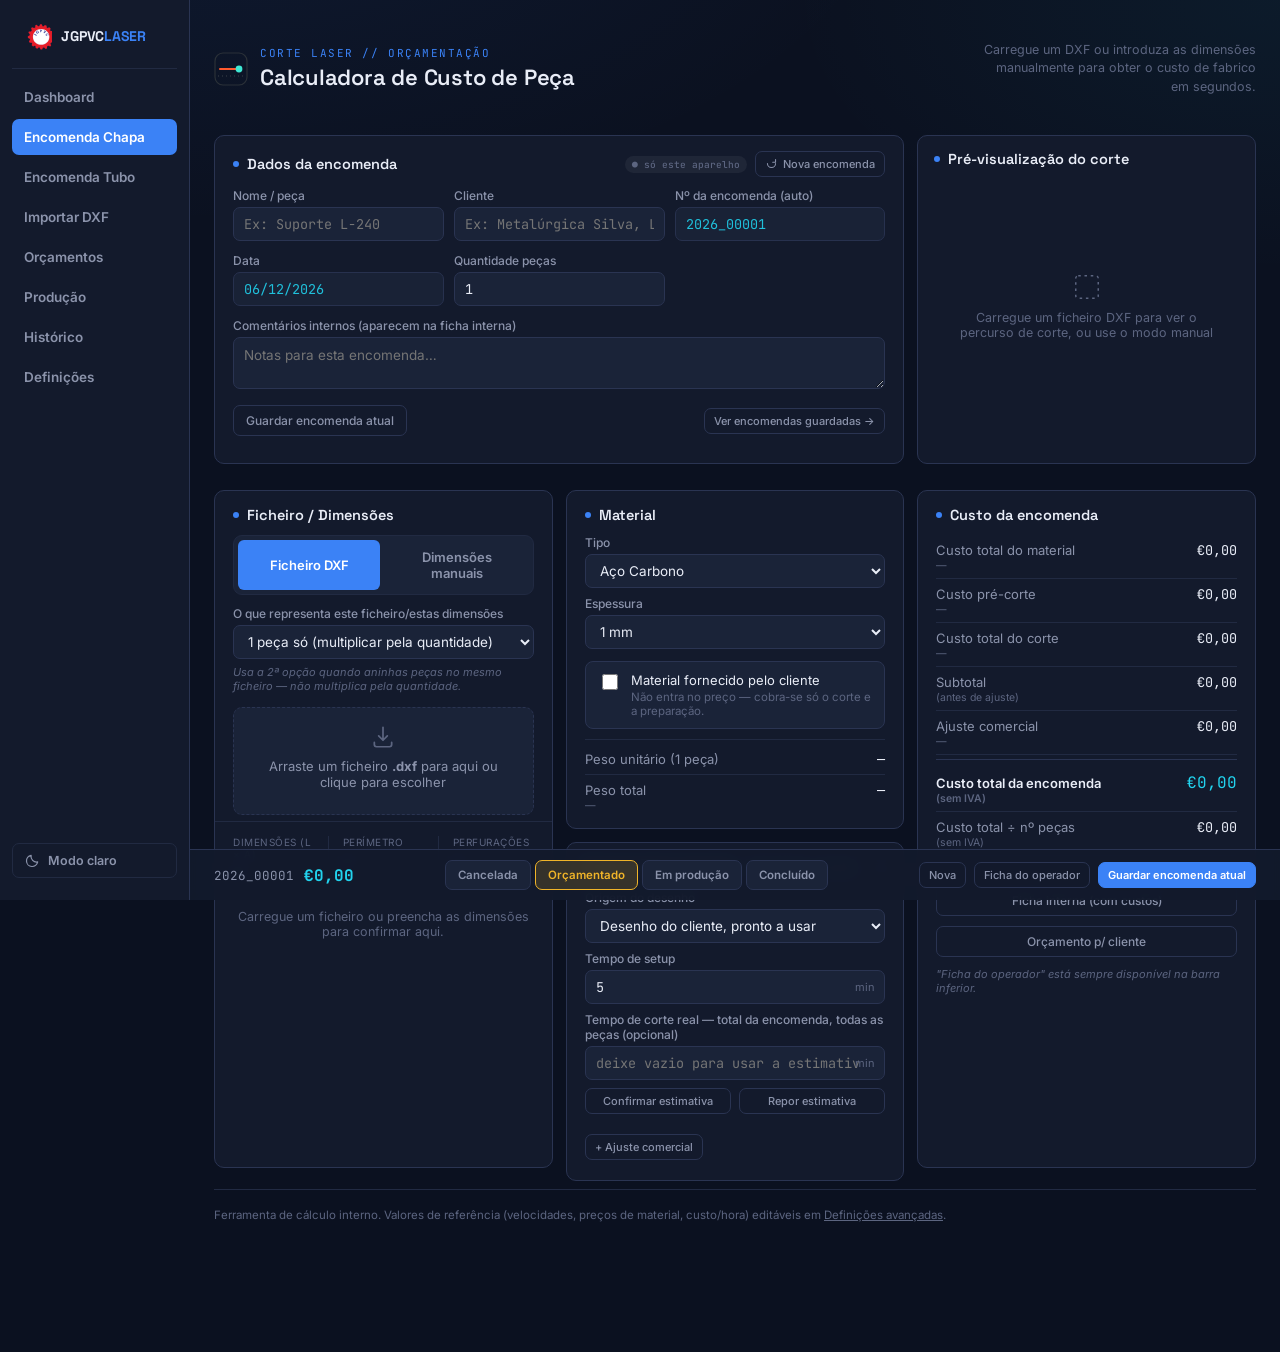
==== commit 4bd54db4: "Material fornecido pelo cliente: não entra no preço Encomenda Chapa: caixa "Material fornecido pelo " ====
--- a/index.html
+++ b/index.html
@@ -228,6 +228,10 @@
           <select id="materialThicknessSelect"></select>
         </div>
         <select id="materialSelect" style="display:none;" aria-hidden="true" tabindex="-1"></select>
+        <label class="client-mat-opt" for="clientMaterialChk">
+          <input type="checkbox" id="clientMaterialChk">
+          <span>Material fornecido pelo cliente<small>Não entra no preço — cobra-se só o corte e a preparação.</small></span>
+        </label>
         <div class="breakdown-row" style="margin-top:10px; padding-top:10px; border-top:1px solid var(--border-soft);"><span class="lbl">Peso unitário (1 peça)</span><span class="val" id="valWeightUnit">—</span></div>
         <div class="breakdown-row" style="border-bottom:none; padding-bottom:0;"><span class="lbl">Peso total<small id="weightTotalSub">—</small></span><span class="val" id="valWeightTotal">—</span></div>
       </div>
@@ -394,6 +398,7 @@
   const dimEmptyEl = $('dimEmpty');
   const orderNameInp = $('orderName'), clientNameInp = $('clientName');
   const orderCommentsInp = $('orderComments');
+  const clientMaterialChk = $('clientMaterialChk');
   const statePicker = $('statePicker');
   const clientSuggestionsEl = $('clientSuggestions');
   const adjustmentValueInput = $('adjustmentValueInput'), adjustmentReasonSelect = $('adjustmentReasonSelect');
@@ -601,6 +606,11 @@
     applySelectedMaterialFromDropdowns();
   });
   materialThicknessSelect.addEventListener('change', applySelectedMaterialFromDropdowns);
+  // Material do cliente: sai do preço e a nota entra/sai sozinha nos comentários.
+  clientMaterialChk.addEventListener('change', ()=>{
+    orderCommentsInp.value = window.LC.withClientMaterialNote(orderCommentsInp.value, clientMaterialChk.checked);
+    recalcAndRender();
+  });
 
   function populateMaterialSelect(){
     materialSelect.innerHTML = '';
@@ -670,6 +680,7 @@
       setupTimeMin: parseFloat(setupTimeInput.value)||0,
       adjustmentValue: parseFloat(adjustmentValueInput.value) || 0,
       adjustmentReason: adjustmentReasonSelect.value,
+      clientMaterial: clientMaterialChk.checked,
     });
   }
 
@@ -816,251 +827,28 @@
     if(g.kind==='circle') return 'Círculo Ø ' + fmtNum(g.d,1) + ' mm';
     return 'Forma manual (perímetro/área introduzidos)';
   }
-
-  /* ---------------------------------------------------------------- */
-  /* GEOMETRIA AUXILIAR PARA O DESENHO TÉCNICO (furos e entalhes)      */
-  /* ---------------------------------------------------------------- */
-  function checkCircle(points){
-    if(points.length<8) return null;
-    let cx=0, cy=0;
-    points.forEach(p=>{ cx+=p.x; cy+=p.y; });
-    cx/=points.length; cy/=points.length;
-    const dists = points.map(p=>Math.hypot(p.x-cx, p.y-cy));
-    const rMean = dists.reduce((a,b)=>a+b,0)/dists.length;
-    const rMax = Math.max.apply(null,dists), rMin = Math.min.apply(null,dists);
-    if(rMean<=0 || (rMax-rMin)/rMean > 0.04) return null; // não é circular o suficiente
-    return { diameter: rMean*2, center:{x:cx,y:cy} };
-  }
-  function detectHoles(closedContours){
-    if(!closedContours || closedContours.length<2) return [];
-    const holeContours = closedContours.slice().sort((a,b)=>b.area-a.area).slice(1);
-    const holes = [];
-    holeContours.forEach(c=>{ const circle = checkCircle(c.points); if(circle) holes.push(circle); });
-    return holes;
-  }
-  function classifyHole(contour){
-    // Furos redondos, ovais/rasgos e retangulares — cobre os casos mais comuns em chapa cortada
-    // a laser. Um furo que não encaixe em nenhum destes fica marcado como "forma irregular", com
-    // as dimensões do seu retângulo envolvente como aproximação (melhor que não dar indicação nenhuma).
-    const pts = contour.points;
-    const circle = checkCircle(pts);
-    if(circle) return { kind:'circle', diameter:circle.diameter, center:circle.center };
-    let minX=Infinity, maxX=-Infinity, minY=Infinity, maxY=-Infinity;
-    pts.forEach(p=>{ if(p.x<minX)minX=p.x; if(p.x>maxX)maxX=p.x; if(p.y<minY)minY=p.y; if(p.y>maxY)maxY=p.y; });
-    const w = maxX-minX, h = maxY-minY;
-    const center = {x:(minX+maxX)/2, y:(minY+maxY)/2};
-    const corners = [{x:minX,y:minY},{x:maxX,y:minY},{x:maxX,y:maxY},{x:minX,y:maxY}];
-    const tol = Math.max(0.5, Math.min(w,h)*0.03);
-    const sharpCorners = corners.filter(co => pts.some(p => Math.hypot(p.x-co.x, p.y-co.y) < tol)).length;
-    let kind = 'other';
-    if(sharpCorners>=3){
-      kind = 'rect';
-    } else {
-      const hull = convexHullPts(pts);
-      if(hull.length >= pts.length*0.9) kind = 'oval'; // convexo e sem cantos vivos — oval/rasgo arredondado
-    }
-    return { kind, width:w, height:h, center, minX, maxX, minY, maxY };
-  }
-  function detectAllHoles(closedContours){
-    if(!closedContours || closedContours.length<2) return [];
-    return closedContours.slice().sort((a,b)=>b.area-a.area).slice(1).map(classifyHole);
-  }
-  function convexHullPts(points){
-    const pts = points.slice().sort((a,b)=> a.x-b.x || a.y-b.y);
-    if(pts.length<3) return pts.slice();
-    const cross=(o,a,b)=>(a.x-o.x)*(b.y-o.y)-(a.y-o.y)*(b.x-o.x);
-    const lower=[];
-    for(const p of pts){
-      while(lower.length>=2 && cross(lower[lower.length-2],lower[lower.length-1],p)<=0) lower.pop();
-      lower.push(p);
-    }
-    const upper=[];
-    for(let i=pts.length-1;i>=0;i--){
-      const p=pts[i];
-      while(upper.length>=2 && cross(upper[upper.length-2],upper[upper.length-1],p)<=0) upper.pop();
-      upper.push(p);
-    }
-    lower.pop(); upper.pop();
-    return lower.concat(upper);
-  }
-  function detectNotches(outerPoints, bbox){
-    // Deteta reentrâncias (entalhes) em arestas retas alinhadas com os eixos, comparando o
-    // contorno real com o seu invólucro convexo — cobre o caso comum de chapas com entalhes
-    // retangulares num dos lados. Entalhes curvos/inclinados, ou vários entalhes seguidos na
-    // mesma aresta, não são separados individualmente (contam como um único entalhe a abranger
-    // toda a zona entre os dois cantos convexos vizinhos).
-    if(!outerPoints || outerPoints.length<5) return [];
-    const hull = convexHullPts(outerPoints);
-    if(hull.length<3) return [];
-    let signedArea=0;
-    for(let i=0;i<outerPoints.length;i++){
-      const p1=outerPoints[i], p2=outerPoints[(i+1)%outerPoints.length];
-      signedArea += p1.x*p2.y - p2.x*p1.y;
-    }
-    const ccw = signedArea>0;
-    const EPS = 0.4, MIN_EDGE = 3;
-    const n = outerPoints.length;
-    const notches = [];
-    for(let h=0; h<hull.length; h++){
-      const A = hull[h], B = hull[(h+1)%hull.length];
-      const ex=B.x-A.x, ey=B.y-A.y;
-      if(Math.hypot(ex,ey) < MIN_EDGE) continue;
-      const isHoriz = Math.abs(ey) < EPS, isVert = Math.abs(ex) < EPS;
-      if(!isHoriz && !isVert) continue;
-      const idxA = outerPoints.indexOf(A), idxB = outerPoints.indexOf(B);
-      if(idxA<0 || idxB<0) continue;
-      const between = [];
-      if(ccw){ let i=(idxA+1)%n; while(i!==idxB){ between.push(outerPoints[i]); i=(i+1)%n; } }
-      else { let i=(idxA-1+n)%n; while(i!==idxB){ between.push(outerPoints[i]); i=(i-1+n)%n; } }
-      if(!between.length) continue;
-      const distTo = p => isHoriz ? (p.y-A.y) : (p.x-A.x);
-      const projTo = p => isHoriz ? p.x : p.y;
-      let deepest = between[0], deepestAbs = Math.abs(distTo(between[0]));
-      between.forEach(p=>{ const d=Math.abs(distTo(p)); if(d>deepestAbs){ deepestAbs=d; deepest=p; } });
-      if(deepestAbs < EPS) continue;
-      // Só os pontos do desvio (não os cantos A/B do casco) definem a extensão do entalhe.
-      const allProj = between.map(projTo);
-      const alongMin = Math.min.apply(null, allProj), alongMax = Math.max.apply(null, allProj);
-      const depthSigned = distTo(deepest);
-      let voidMinX, voidMaxX, voidMinY, voidMaxY, edgeName, posFromCorner;
-      if(isHoriz){
-        voidMinX = alongMin; voidMaxX = alongMax;
-        voidMinY = Math.min(A.y, A.y+depthSigned); voidMaxY = Math.max(A.y, A.y+depthSigned);
-        edgeName = (A.y - bbox.minY <= bbox.maxY - A.y) ? 'inferior' : 'superior';
-        posFromCorner = alongMin - bbox.minX;
-      } else {
-        voidMinY = alongMin; voidMaxY = alongMax;
-        voidMinX = Math.min(A.x, A.x+depthSigned); voidMaxX = Math.max(A.x, A.x+depthSigned);
-        edgeName = (A.x - bbox.minX <= bbox.maxX - A.x) ? 'esquerda' : 'direita';
-        posFromCorner = alongMin - bbox.minY;
-      }
-      notches.push({
-        width: alongMax-alongMin, depth: deepestAbs, edgeName, posFromCorner,
-        voidMinX, voidMaxX, voidMinY, voidMaxY,
-        voidCenter: { x:(voidMinX+voidMaxX)/2, y:(voidMinY+voidMaxY)/2 },
-      });
-    }
-    return notches;
-  }
-  function outerContourOf(closedContours){
-    if(!closedContours || !closedContours.length) return null;
-    return closedContours.slice().sort((a,b)=>b.area-a.area)[0];
-  }
-
-  function buildPrintSVG(big, dimsMode){
-    let contours = [], bbox = null, closedForHoles = null;
-    // Mostra sempre o desenho do DXF na ficha, se houver um carregado — o operador precisa de ver
-    // a peça real, mesmo que o cálculo do custo esteja a usar dimensões manuais.
-    if(state.dxfResult){
-      contours = state.dxfResult.contours;
-      bbox = state.dxfResult.bbox;
-      closedForHoles = state.dxfResult.closedContours;
-    } else if(state.mode==='manual'){
+  /* ---------------------------------------------------------------- */
+  /* DESENHO TÉCNICO — furos, entalhes e SVG estão em shared.js         */
+  /* (partilhados com o Importar DXF).                                  */
+  /* ---------------------------------------------------------------- */
+  // Mostra sempre o desenho do DXF na ficha, se houver um carregado — o operador precisa de ver
+  // a peça real, mesmo que o cálculo do custo esteja a usar dimensões manuais.
+  function printDrawing(){
+    if(state.dxfResult) return window.LC.sheetDrawingFromDXF(state.dxfResult);
+    if(state.mode==='manual'){
       const g = getManualGeometry();
       if(g.kind==='rect' && g.w>0 && g.h>0){
-        contours = [{ points:[{x:0,y:0},{x:g.w,y:0},{x:g.w,y:g.h},{x:0,y:g.h}], closed:true }];
-        bbox = {minX:0,maxX:g.w,minY:0,maxY:g.h};
+        return { contours:[{ points:[{x:0,y:0},{x:g.w,y:0},{x:g.w,y:g.h},{x:0,y:g.h}], closed:true }], bbox:{minX:0,maxX:g.w,minY:0,maxY:g.h}, closedForHoles:null };
       } else if(g.kind==='circle' && g.d>0){
         const r=g.d/2, pts=[];
         for(let i=0;i<64;i++){ const a=(i/64)*2*Math.PI; pts.push({x:r+r*Math.cos(a), y:r+r*Math.sin(a)}); }
-        contours = [{points:pts, closed:true}];
-        bbox = {minX:0,maxX:g.d,minY:0,maxY:g.d};
+        return { contours:[{points:pts, closed:true}], bbox:{minX:0,maxX:g.d,minY:0,maxY:g.d}, closedForHoles:null };
       }
     }
-    if(!contours.length || !bbox) return '';
-    const w = big ? 400 : 300, h = big ? 260 : 200, pad = big ? 20 : 16;
-    const cssMaxWidth = big ? 340 : 220;
-    // Com cotas, reserva-se uma faixa extra em baixo/à esquerda para as linhas de cota e o texto,
-    // para nunca sobrepor o desenho — o resto do enquadramento mantém-se igual.
-    const dimBand = big ? 32 : 26;
-    const padBottom = dimsMode ? dimBand : pad;
-    const padLeft = dimsMode ? dimBand : pad;
-    const gw=bbox.maxX-bbox.minX, gh=bbox.maxY-bbox.minY;
-    const availW = w-padLeft-pad, availH = h-pad-padBottom;
-    const scale = Math.min(availW/(gw||1), availH/(gh||1));
-    const offX = padLeft + (availW-gw*scale)/2, offY = padBottom + (availH-gh*scale)/2;
-    function tx(p){ return { x: offX+(p.x-bbox.minX)*scale, y: h-(offY+(p.y-bbox.minY)*scale) }; }
-    let paths = '';
-    contours.forEach(c=>{
-      if(c.points.length<2) return;
-      const p0 = tx(c.points[0]);
-      let d = 'M ' + p0.x.toFixed(1) + ' ' + p0.y.toFixed(1) + ' ';
-      for(let i=1;i<c.points.length;i++){ const p=tx(c.points[i]); d += 'L ' + p.x.toFixed(1) + ' ' + p.y.toFixed(1) + ' '; }
-      if(c.closed) d += 'Z';
-      paths += '<path d="'+d+'" fill="none" stroke="#111" stroke-width="1.2"/>';
-    });
-
-    let extra = '';
-    if(dimsMode){
-      const shapeLeft = tx({x:bbox.minX,y:bbox.minY}).x, shapeRight = tx({x:bbox.maxX,y:bbox.minY}).x;
-      const shapeBottom = tx({x:bbox.minX,y:bbox.minY}).y, shapeTop = tx({x:bbox.minX,y:bbox.maxY}).y;
-      const gap = 7, tick = 3.5, fs = big ? 8.5 : 7.5, dc = '#555';
-      const dimY = shapeBottom + gap, dimX = shapeLeft - gap;
-      const ln = (x1,y1,x2,y2,sw)=>'<line x1="'+x1.toFixed(1)+'" y1="'+y1.toFixed(1)+'" x2="'+x2.toFixed(1)+'" y2="'+y2.toFixed(1)+'" stroke="'+dc+'" stroke-width="'+sw+'"/>';
-      // Cota de largura (linha horizontal por baixo da peça)
-      extra += ln(shapeLeft, shapeBottom, shapeLeft, dimY, 0.6);
-      extra += ln(shapeRight, shapeBottom, shapeRight, dimY, 0.6);
-      extra += ln(shapeLeft, dimY, shapeRight, dimY, 0.7);
-      extra += ln(shapeLeft, dimY-tick, shapeLeft, dimY+tick, 0.9);
-      extra += ln(shapeRight, dimY-tick, shapeRight, dimY+tick, 0.9);
-      extra += '<text x="'+((shapeLeft+shapeRight)/2).toFixed(1)+'" y="'+(dimY+fs+1).toFixed(1)+'" font-size="'+fs+'" font-family="Inter,sans-serif" fill="'+dc+'" text-anchor="middle">'+fmtNum(gw,1)+' mm</text>';
-      // Cota de altura (linha vertical à esquerda da peça)
-      extra += ln(shapeLeft, shapeTop, dimX, shapeTop, 0.6);
-      extra += ln(shapeLeft, shapeBottom, dimX, shapeBottom, 0.6);
-      extra += ln(dimX, shapeTop, dimX, shapeBottom, 0.7);
-      extra += ln(dimX-tick, shapeTop, dimX+tick, shapeTop, 0.9);
-      extra += ln(dimX-tick, shapeBottom, dimX+tick, shapeBottom, 0.9);
-      const midY = (shapeTop+shapeBottom)/2;
-      extra += '<text x="'+(dimX-2).toFixed(1)+'" y="'+midY.toFixed(1)+'" font-size="'+fs+'" font-family="Inter,sans-serif" fill="'+dc+'" text-anchor="middle" transform="rotate(-90 '+(dimX-2).toFixed(1)+' '+midY.toFixed(1)+')">'+fmtNum(gh,1)+' mm</text>';
-
-      if(dimsMode==='client'){
-        // Furos circulares — agrupados por diâmetro para não poluir o desenho quando há vários furos iguais.
-        const groups = new Map();
-        detectHoles(closedForHoles).forEach(hh=>{
-          const key = hh.diameter.toFixed(1);
-          if(!groups.has(key)) groups.set(key, {diameter:hh.diameter, count:0, center:hh.center});
-          groups.get(key).count++;
-        });
-        groups.forEach(g=>{
-          const c = tx(g.center);
-          const label = 'Ø' + fmtNum(g.diameter,1) + (g.count>1 ? ' (×'+g.count+')' : '');
-          extra += '<circle cx="'+c.x.toFixed(1)+'" cy="'+c.y.toFixed(1)+'" r="1.3" fill="'+dc+'"/>';
-          extra += '<text x="'+c.x.toFixed(1)+'" y="'+(c.y-4).toFixed(1)+'" font-size="'+(fs-0.5)+'" font-family="Inter,sans-serif" fill="'+dc+'" text-anchor="middle">'+label+'</text>';
-        });
-      } else if(dimsMode==='full'){
-        // Ficha do operador: cada furo (redondo, oval ou retangular) numerado individualmente
-        // (posição/dimensões na lista abaixo) e cada entalhe assinalado com a sua área e uma
-        // etiqueta com a largura×profundidade.
-        detectAllHoles(closedForHoles).forEach((hh,i)=>{
-          const c = tx(hh.center);
-          if(hh.kind!=='circle'){
-            const p1 = tx({x:hh.minX,y:hh.minY}), p2 = tx({x:hh.maxX,y:hh.maxY});
-            const rx = Math.min(p1.x,p2.x), ry = Math.min(p1.y,p2.y), rw = Math.abs(p2.x-p1.x), rh = Math.abs(p2.y-p1.y);
-            extra += '<rect x="'+rx.toFixed(1)+'" y="'+ry.toFixed(1)+'" width="'+rw.toFixed(1)+'" height="'+rh.toFixed(1)+'" fill="none" stroke="'+dc+'" stroke-width="0.5" stroke-dasharray="1.5,1.2"/>';
-          }
-          extra += '<circle cx="'+c.x.toFixed(1)+'" cy="'+c.y.toFixed(1)+'" r="1.3" fill="'+dc+'"/>';
-          extra += '<text x="'+c.x.toFixed(1)+'" y="'+(c.y-4).toFixed(1)+'" font-size="'+(fs-0.5)+'" font-family="Inter,sans-serif" fill="'+dc+'" font-weight="700" text-anchor="middle">'+(i+1)+'</text>';
-        });
-        const outer = outerContourOf(closedForHoles);
-        if(outer){
-          detectNotches(outer.points, bbox).forEach((nn,i)=>{
-            const p1 = tx({x:nn.voidMinX,y:nn.voidMinY}), p2 = tx({x:nn.voidMaxX,y:nn.voidMaxY});
-            const rx = Math.min(p1.x,p2.x), ry = Math.min(p1.y,p2.y), rw = Math.abs(p2.x-p1.x), rh = Math.abs(p2.y-p1.y);
-            extra += '<rect x="'+rx.toFixed(1)+'" y="'+ry.toFixed(1)+'" width="'+rw.toFixed(1)+'" height="'+rh.toFixed(1)+'" fill="none" stroke="'+dc+'" stroke-width="0.5" stroke-dasharray="2,1.5"/>';
-            const cx = (p1.x+p2.x)/2, cy = (p1.y+p2.y)/2;
-            extra += '<text x="'+cx.toFixed(1)+'" y="'+(cy-2).toFixed(1)+'" font-size="'+(fs-0.5)+'" font-family="Inter,sans-serif" fill="'+dc+'" font-weight="700" text-anchor="middle">N'+(i+1)+'</text>';
-            extra += '<text x="'+cx.toFixed(1)+'" y="'+(cy+7).toFixed(1)+'" font-size="'+(fs-1.5)+'" font-family="Inter,sans-serif" fill="'+dc+'" text-anchor="middle">'+fmtNum(nn.width,1)+'×'+fmtNum(nn.depth,1)+'</text>';
-          });
-        }
-      }
-    }
-
-    return '<svg viewBox="0 0 '+w+' '+h+'" xmlns="http://www.w3.org/2000/svg" style="width:100%;max-width:'+cssMaxWidth+'px;height:auto;border:1px solid #ccc;display:block;margin:0 auto;">'+paths+extra+'</svg>';
-  }
-
-  function pRow(label, value){
-    return '<div class="p-row"><span class="p-label">'+label+'</span><span class="p-value">'+value+'</span></div>';
-  }
+    return null;
+  }
+  function buildPrintSVG(big, dimsMode){ return window.LC.buildSheetPrintSVG(printDrawing(), big, dimsMode); }
+  const pRow = window.LC.pRow;
 
   function printSheetHTML(mode){
     const result = computeCost();
@@ -1091,7 +879,7 @@
       html += '<div class="p-preview-big">' + (svg || '<div class="p-noprev">Sem pré-visualização disponível</div>') + '</div>';
 
       html += '<div class="p-section">';
-      html += pRow('Material', material ? material.name : '—');
+      html += pRow('Material', material ? material.name + (result.clientMaterial ? ' (fornecido pelo cliente)' : '') : '—');
       html += pRow('Espessura', material ? (material.thickness + ' mm') : '—');
       html += pRow('Quantidade', qty);
       html += '</div>';
@@ -1106,120 +894,76 @@
     }
 
     if(mode==='operator'){
-      const svg = buildPrintSVG(true, 'full');
-      html += '<div class="p-section">';
-      html += pRow('Nº da encomenda', $('orderNumberPreview').value || '—');
-      html += pRow('Encomenda / peça', orderName);
-      html += pRow('Cliente', client);
-      html += pRow('Ficheiro / forma', source);
+      return window.LC.operatorSheetHTML({
+        orderNumber: $('orderNumberPreview').value,
+        orderName: orderNameInp.value.trim(),
+        client: clientNameInp.value.trim(),
+        source: state.dxfResult ? (state.dxfFileName || 'Ficheiro DXF') : describeManualShape(),
+        material, qty, geo,
+        clientMaterial: result.clientMaterial,
+        weightPerPiece: result.valid ? result.weightPerPiece : 0,
+        drawing: printDrawing(),
+        dxf: state.dxfResult,
+        comments: orderCommentsInp.value,
+        dateStr,
+      });
+    }
+
+    // Ficha interna (custos de fabrico)
+    const svg = buildPrintSVG(false);
+    html += '<div class="p-section">';
+    html += pRow('Nº da encomenda', $('orderNumberPreview').value || '—');
+    html += pRow('Encomenda / peça', orderName);
+    html += pRow('Cliente', client);
+    html += pRow('Ficheiro / forma', source);
+    html += pRow('Material', material ? material.name + (result.clientMaterial ? ' (fornecido pelo cliente)' : '') : '—');
+    html += pRow('Espessura', material ? (material.thickness + ' mm') : '—');
+    html += pRow('Quantidade a produzir', qty);
+    html += '</div>';
+
+    html += '<div class="p-columns">';
+    html += '<div class="p-preview">' + (svg || '<div class="p-noprev">Sem pré-visualização disponível</div>') + '</div>';
+    html += '<div class="p-tech p-section">';
+    html += pRow('Dimensões (L × A)', (geo && geo.width) ? (fmtNum(geo.width,1) + ' × ' + fmtNum(geo.height,1) + ' mm') : '—');
+    html += pRow('Perímetro de corte', geo ? (fmtNum(geo.perimeterMm/10,1) + ' cm') : '—');
+    html += pRow('Nº de perfurações', geo ? geo.pierces : '—');
+    if(result.valid && result.weightPerPiece > 0) html += pRow('Peso unitário (1 peça)', fmtNum(result.weightPerPiece,2) + ' kg');
+    if(result.valid && result.weightTotal > 0) html += pRow('Peso total', fmtNum(result.weightTotal,2) + ' kg');
+    html += '</div>';
+    html += '</div>';
+
+    html += '<div class="p-section">';
+    html += '<div class="p-costs-title">Custo da encomenda' + (result.valid ? '' : '') + '</div>';
+    html += pRow('Custo total do material', result.valid ? (result.clientMaterial ? fmtEUR(0) + ' (material do cliente)' : fmtEUR(result.materialCostTotal)) : '—');
+    html += pRow('Custo pré-corte', result.valid ? fmtEUR(result.preCorteCost) : '—');
+    if(result.valid){
+      const drawLabel = {client_direct:'Desenho do cliente', client_convert:'Conversão de desenho', from_scratch:'Desenho de raiz'}[result.drawingType] || result.drawingType;
+      html += pRow('　· Desenho', drawLabel + (result.designTimeMin ? ' — '+result.designTimeMin+' min ('+fmtEUR(result.designCost)+')' : ' — sem custo'));
+      html += pRow('　· Setup', result.setupTimeMin+' min ('+fmtEUR(result.setupCost)+')');
+    }
+    html += pRow('Custo total do corte', result.valid ? (fmtEUR(result.corteCost)+' ('+fmtNum(result.cuttingTimeMin,1)+' min no total'+(result.isFinalDisplay?', real':', estimado')+')') : '—');
+    if(result.valid && result.adjustmentValue){
+      html += pRow('Subtotal', fmtEUR(result.subtotal));
+      html += pRow('Ajuste comercial' + (result.adjustmentReason ? ' ('+escapeHtml(result.adjustmentReason)+')' : ''), (result.adjustmentValue>0?'+':'') + fmtEUR(result.adjustmentValue));
+    }
+    html += '</div>';
+    html += '<div class="p-totals">';
+    html += '<div class="p-total-item p-total-main"><span>Total da encomenda (' + qty + (qty===1?' peça':' peças') + ') — sem IVA</span><strong>' + (result.valid?fmtEUR(result.totalCost):'—') + '</strong></div>';
+    html += '<div class="p-total-item"><span>Total ÷ nº peças — sem IVA</span><strong>' + (result.valid?fmtEUR(result.avgPerPiece):'—') + '</strong></div>';
+    html += '</div>';
+    if(result.valid){
+      html += '<div class="p-section p-margin-box">';
+      html += '<div class="p-costs-title">Margem (uso interno)</div>';
+      html += pRow('Custo real para a empresa', fmtEUR(result.realCost));
+      html += pRow('Margem', fmtEUR(result.marginValue) + (result.marginPct!=null ? ' · ' + fmtNum(result.marginPct,1) + '%' : ''));
       html += '</div>';
-
-      html += '<div class="p-preview-big">' + (svg || '<div class="p-noprev">Sem pré-visualização disponível</div>') + '</div>';
-
-      html += '<div class="p-section">';
-      html += pRow('Material', material ? material.name : '—');
-      html += pRow('Espessura', material ? (material.thickness + ' mm') : '—');
-      html += pRow('Quantidade a produzir', qty);
-      html += '</div>';
-
-      html += '<div class="p-section">';
-      html += pRow('Dimensões (L × A)', (geo && geo.width) ? (fmtNum(geo.width,1) + ' × ' + fmtNum(geo.height,1) + ' mm') : '—');
-      html += pRow('Perímetro de corte', geo ? (fmtNum(geo.perimeterMm/10,1) + ' cm') : '—');
-      html += pRow('Nº de perfurações', geo ? geo.pierces : '—');
-      if(result.valid && result.weightPerPiece > 0) html += pRow('Peso de 1 peça', fmtNum(result.weightPerPiece,2) + ' kg');
-      html += '</div>';
-
-      if(state.dxfResult){
-        const dBbox = state.dxfResult.bbox;
-        const holesFull = detectAllHoles(state.dxfResult.closedContours);
-        const holeShapeName = { rect:'retangular', oval:'oval', other:'forma irregular — aprox.' };
-        if(holesFull.length){
-          html += '<div class="p-section"><div class="p-costs-title">Furos (posição a partir do canto inferior esquerdo)</div>';
-          holesFull.forEach((hh,i)=>{
-            const x = hh.center.x - dBbox.minX, y = hh.center.y - dBbox.minY;
-            const label = hh.kind==='circle'
-              ? 'Ø' + fmtNum(hh.diameter,1) + ' mm'
-              : fmtNum(hh.width,1) + ' × ' + fmtNum(hh.height,1) + ' mm (' + holeShapeName[hh.kind] + ')';
-            html += pRow((i+1) + ' — ' + label, 'X: ' + fmtNum(x,1) + ' mm · Y: ' + fmtNum(y,1) + ' mm');
-          });
-          html += '</div>';
-        }
-        const outerForNotches = outerContourOf(state.dxfResult.closedContours);
-        const notchesFull = outerForNotches ? detectNotches(outerForNotches.points, dBbox) : [];
-        if(notchesFull.length){
-          html += '<div class="p-section"><div class="p-costs-title">Entalhes</div>';
-          notchesFull.forEach((nn,i)=>{
-            html += pRow('N' + (i+1) + ' — ' + fmtNum(nn.width,1) + ' × ' + fmtNum(nn.depth,1) + ' mm', 'a ' + fmtNum(nn.posFromCorner,1) + ' mm do canto — aresta ' + nn.edgeName);
-          });
-          html += '</div>';
-        }
-      }
-
-      html += '<div class="p-realtime-box">Tempo de corte real (TOTAL da encomenda, todas as peças): __________________ min &nbsp;&nbsp;&nbsp; Nº de perfurações (se diferente): __________</div>';
-
-      const operatorCommentsText = orderCommentsInp.value.trim();
-      if(operatorCommentsText){
-        html += '<div class="p-notes-box"><div class="p-notes-title">Comentários internos</div>' +
-          '<div class="p-notes-text">' + escapeHtml(operatorCommentsText).replace(/\n/g,'<br>') + '</div>' +
-          '</div>';
-      }
-
-    } else {
-      const svg = buildPrintSVG(false);
-      html += '<div class="p-section">';
-      html += pRow('Nº da encomenda', $('orderNumberPreview').value || '—');
-      html += pRow('Encomenda / peça', orderName);
-      html += pRow('Cliente', client);
-      html += pRow('Ficheiro / forma', source);
-      html += pRow('Material', material ? material.name : '—');
-      html += pRow('Espessura', material ? (material.thickness + ' mm') : '—');
-      html += pRow('Quantidade a produzir', qty);
-      html += '</div>';
-
-      html += '<div class="p-columns">';
-      html += '<div class="p-preview">' + (svg || '<div class="p-noprev">Sem pré-visualização disponível</div>') + '</div>';
-      html += '<div class="p-tech p-section">';
-      html += pRow('Dimensões (L × A)', (geo && geo.width) ? (fmtNum(geo.width,1) + ' × ' + fmtNum(geo.height,1) + ' mm') : '—');
-      html += pRow('Perímetro de corte', geo ? (fmtNum(geo.perimeterMm/10,1) + ' cm') : '—');
-      html += pRow('Nº de perfurações', geo ? geo.pierces : '—');
-      if(result.valid && result.weightPerPiece > 0) html += pRow('Peso unitário (1 peça)', fmtNum(result.weightPerPiece,2) + ' kg');
-      if(result.valid && result.weightTotal > 0) html += pRow('Peso total', fmtNum(result.weightTotal,2) + ' kg');
-      html += '</div>';
-      html += '</div>';
-
-      html += '<div class="p-section">';
-      html += '<div class="p-costs-title">Custo da encomenda' + (result.valid ? '' : '') + '</div>';
-      html += pRow('Custo total do material', result.valid ? fmtEUR(result.materialCostTotal) : '—');
-      html += pRow('Custo pré-corte', result.valid ? fmtEUR(result.preCorteCost) : '—');
-      if(result.valid){
-        const drawLabel = {client_direct:'Desenho do cliente', client_convert:'Conversão de desenho', from_scratch:'Desenho de raiz'}[result.drawingType] || result.drawingType;
-        html += pRow('　· Desenho', drawLabel + (result.designTimeMin ? ' — '+result.designTimeMin+' min ('+fmtEUR(result.designCost)+')' : ' — sem custo'));
-        html += pRow('　· Setup', result.setupTimeMin+' min ('+fmtEUR(result.setupCost)+')');
-      }
-      html += pRow('Custo total do corte', result.valid ? (fmtEUR(result.corteCost)+' ('+fmtNum(result.cuttingTimeMin,1)+' min no total'+(result.isFinalDisplay?', real':', estimado')+')') : '—');
-      if(result.valid && result.adjustmentValue){
-        html += pRow('Subtotal', fmtEUR(result.subtotal));
-        html += pRow('Ajuste comercial' + (result.adjustmentReason ? ' ('+escapeHtml(result.adjustmentReason)+')' : ''), (result.adjustmentValue>0?'+':'') + fmtEUR(result.adjustmentValue));
-      }
-      html += '</div>';
-      html += '<div class="p-totals">';
-      html += '<div class="p-total-item p-total-main"><span>Total da encomenda (' + qty + (qty===1?' peça':' peças') + ') — sem IVA</span><strong>' + (result.valid?fmtEUR(result.totalCost):'—') + '</strong></div>';
-      html += '<div class="p-total-item"><span>Total ÷ nº peças — sem IVA</span><strong>' + (result.valid?fmtEUR(result.avgPerPiece):'—') + '</strong></div>';
-      html += '</div>';
-      if(result.valid){
-        html += '<div class="p-section p-margin-box">';
-        html += '<div class="p-costs-title">Margem (uso interno)</div>';
-        html += pRow('Custo real para a empresa', fmtEUR(result.realCost));
-        html += pRow('Margem', fmtEUR(result.marginValue) + (result.marginPct!=null ? ' · ' + fmtNum(result.marginPct,1) + '%' : ''));
-        html += '</div>';
-      }
-      const commentsText = orderCommentsInp.value.trim();
-      html += '<div class="p-notes-box"><div class="p-notes-title">Comentários</div>' +
-        (commentsText
-          ? '<div class="p-notes-text">' + escapeHtml(commentsText).replace(/\n/g,'<br>') + '</div>'
-          : '<div class="p-notes-lines"><span></span><span></span></div>')
-        + '</div>';
-    }
+    }
+    const commentsText = orderCommentsInp.value.trim();
+    html += '<div class="p-notes-box"><div class="p-notes-title">Comentários</div>' +
+      (commentsText
+        ? '<div class="p-notes-text">' + escapeHtml(commentsText).replace(/\n/g,'<br>') + '</div>'
+        : '<div class="p-notes-lines"><span></span><span></span></div>')
+      + '</div>';
 
     html += '<div class="p-sign"><div>Operador: ______________________</div><div>Data: ______________</div></div>';
     return html;
@@ -1293,16 +1037,7 @@
   /* ---------------------------------------------------------------- */
   let suggestIndex = -1;
 
-  function knownClients(){
-    const seen = new Map(); // chave normalizada -> nome como foi escrito
-    state.orders.forEach(o=>{
-      const n = (o.client||'').trim();
-      if(!n) return;
-      const key = searchKey(n);
-      if(!seen.has(key)) seen.set(key, n);
-    });
-    return Array.from(seen.values()).sort((a,b)=>a.localeCompare(b,'pt'));
-  }
+  function knownClients(){ return window.LC.knownClients(state.orders); }
 
   function hideClientSuggestions(){
     clientSuggestionsEl.hidden = true;
@@ -1421,7 +1156,9 @@
       ? 'já é o total (chapa aninhada) · ' + fmtNum(result.weightPerPiece,2) + ' kg/peça em média'
       : (result.qty>1 ? (result.qty+' × '+fmtNum(result.weightPerPiece,2)+' kg') : 'igual ao unitário (1 peça)');
 
-    $('matInfoSub').textContent = result.material.name+' '+result.material.thickness+'mm · €/kg'+(result.isBatchGeometry ? ' · já é o total' : (result.qty>1 ? ' · '+fmtEUR(result.materialCostPerPiece)+'/peça' : ''));
+    $('matInfoSub').textContent = result.clientMaterial
+      ? result.material.name+' '+result.material.thickness+'mm · fornecido pelo cliente'
+      : result.material.name+' '+result.material.thickness+'mm · €/kg'+(result.isBatchGeometry ? ' · já é o total' : (result.qty>1 ? ' · '+fmtEUR(result.materialCostPerPiece)+'/peça' : ''));
     $('costMaterial').textContent = fmtEUR(result.materialCostTotal);
 
     $('preCorteSub').textContent = 'Desenho '+fmtNum(result.designTimeMin,0)+'min ('+fmtEUR(result.designCost)+') + Setup '+fmtNum(result.setupTimeMin,0)+'min ('+fmtEUR(result.setupCost)+')';
@@ -1507,6 +1244,7 @@
     orderNameInp.value = '';
     clientNameInp.value = '';
     orderCommentsInp.value = '';
+    clientMaterialChk.checked = false;
     qtyInput.value = 1;
     state.dxfResult = null;
     state.dxfFileName = '';
@@ -1560,6 +1298,7 @@
     orderNameInp.value = o.orderName || '';
     clientNameInp.value = o.client || '';
     orderCommentsInp.value = o.comments || '';
+    clientMaterialChk.checked = !!(o.materialSnapshot && o.materialSnapshot.clientSupplied);
     qtyInput.value = o.quantity || 1;
     const savedBatch = o.costSnapshot && o.costSnapshot.geoSnapshot && o.costSnapshot.geoSnapshot.batch;
     geometryScopeSelect.value = o.geometryScope || (savedBatch ? 'batch' : 'unit');
@@ -1711,7 +1450,7 @@
       const createdAt = isUpdate ? state.loadedOrderCreatedAt : new Date().toISOString();
       const rec = {
         id,
-        client: clientNameInp.value.trim(),
+        client: window.LC.canonicalClient(clientNameInp.value, state.orders, id),
         comments: orderCommentsInp.value.trim(),
         clientRef: isUpdate ? (state.loadedClientRef || null) : null,
         orderState: state.orderState,
@@ -1726,7 +1465,7 @@
         dxfText: state.mode==='dxf' ? state.dxfRawText : null,
         manual: state.mode==='manual' ? collectManualInputs() : null,
         materialId: material ? material.id : null,
-        materialSnapshot: material ? {name:material.name, thickness:material.thickness, speed:material.speed, density:material.density, pricePerKg:material.pricePerKg, markupPct:material.markupPct} : null,
+        materialSnapshot: material ? {name:material.name, thickness:material.thickness, speed:material.speed, density:material.density, pricePerKg:material.pricePerKg, markupPct:material.markupPct, ...(clientMaterialChk.checked ? {clientSupplied:true} : {})} : null,
         quantity: Math.max(1, parseInt(qtyInput.value,10)||1),
         machineSnapshot: Object.assign({}, state.machine),
         costSnapshot: result.valid ? {
@@ -1763,6 +1502,7 @@
             : null,
         } : null,
       };
+      clientNameInp.value = rec.client; // mostra o nome com que ficou gravado (cliente já existente)
       const verb = isUpdate ? 'atualizada' : 'guardada';
       if(state.remote.configured){
         saveOrderHint.style.color = '';
--- a/shared.css
+++ b/shared.css
@@ -609,3 +609,10 @@
   .lc-modal-actions{display:flex; justify-content:flex-end; gap:8px; flex-wrap:wrap;}
   .ghost-btn.danger{background:var(--danger); color:#2a0a0a; border-color:var(--danger); font-weight:600;}
   .ghost-btn.danger:hover{filter:brightness(1.08);}
+
+  /* ---- Material fornecido pelo cliente (Encomenda Chapa e Importar DXF) — destaca-se quando marcado ---- */
+  .client-mat-opt{display:flex; gap:10px; align-items:flex-start; margin-top:12px; padding:10px 12px; border:1px solid var(--border); border-radius:8px; background:var(--panel-2); cursor:pointer; font-size:13px; color:var(--text);}
+  .client-mat-opt input{margin-top:2px; width:16px; height:16px; accent-color:var(--accent); flex:0 0 auto;}
+  .client-mat-opt small{display:block; font-size:11.5px; color:var(--text-dim); margin-top:2px;}
+  .client-mat-opt:has(input:checked){border-color:var(--accent); background:rgba(59,130,246,0.08);}
+  :root[data-theme="light"] .client-mat-opt:has(input:checked){background:rgba(230,80,31,0.06);}
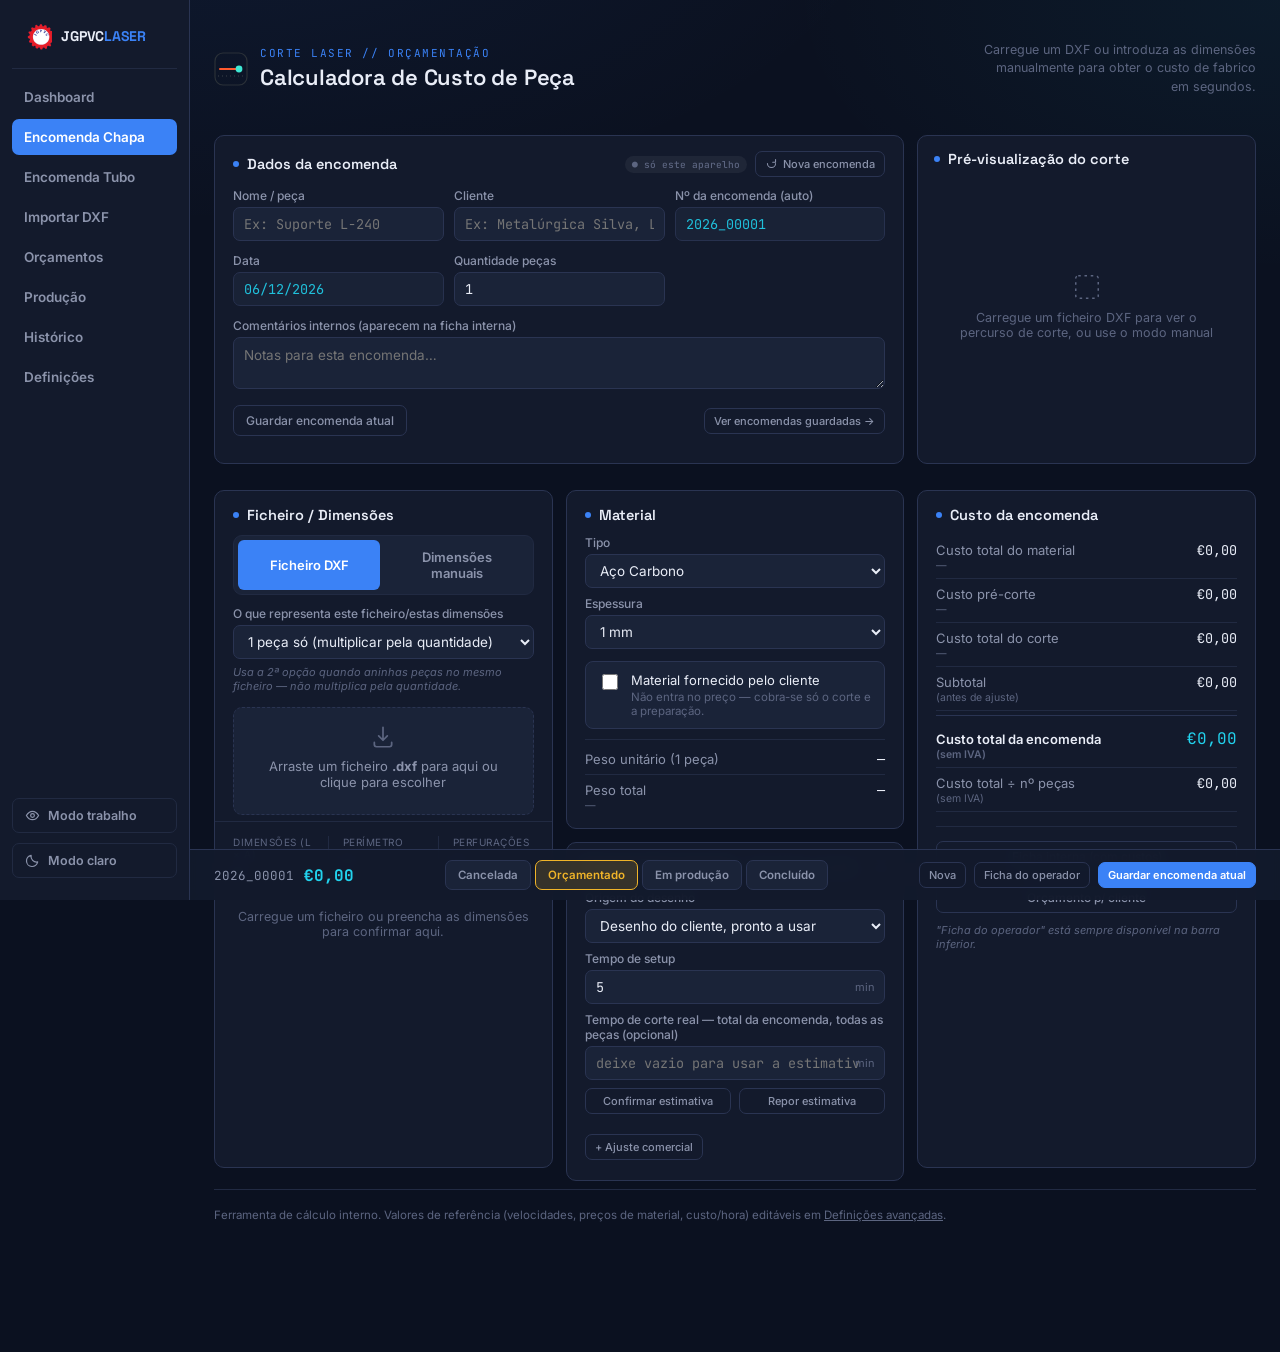
==== commit c0feb3bb: "Corte cobrado ao minuto inteiro (para cima); estimativas continuam com o tempo exato - Definições: o" ====
--- a/index.html
+++ b/index.html
@@ -301,6 +301,7 @@
 
         <div class="breakdown-row" style="border-top:1.5px solid var(--border); margin-top:4px; padding-top:12px;"><span class="lbl" style="font-weight:600; color:var(--text);">Custo total da encomenda <small>(sem IVA)<span id="totalQtyTag"></span></small></span><span class="val" id="totalValue" style="font-size:16px; color:var(--readout);">€0,00</span></div>
         <div class="breakdown-row"><span class="lbl">Custo total ÷ nº peças <small>(sem IVA)</small></span><span class="val" id="avgPerPieceValue">€0,00</span></div>
+        <div class="breakdown-row" id="unroundedRow" hidden><span class="lbl">Sem arredondar seria<small>corte ao tempo exato, sem arredondar ao minuto</small></span><span class="val" id="unroundedValue" style="color:var(--text-dim);">€0,00</span></div>
         <div class="total-sub" id="totalTimeSub" hidden style="margin-top:10px; padding-top:10px;"></div>
 
         <div class="print-btns" style="margin-top:14px; padding-top:14px; border-top:1px solid var(--border-soft);">
@@ -941,7 +942,7 @@
       html += pRow('　· Desenho', drawLabel + (result.designTimeMin ? ' — '+result.designTimeMin+' min ('+fmtEUR(result.designCost)+')' : ' — sem custo'));
       html += pRow('　· Setup', result.setupTimeMin+' min ('+fmtEUR(result.setupCost)+')');
     }
-    html += pRow('Custo total do corte', result.valid ? (fmtEUR(result.corteCost)+' ('+fmtNum(result.cuttingTimeMin,1)+' min no total'+(result.isFinalDisplay?', real':', estimado')+')') : '—');
+    html += pRow('Custo total do corte', result.valid ? (fmtEUR(result.corteCost)+' ('+fmtNum(result.cuttingTimeMin,2)+' min no total'+(result.isFinalDisplay?', real':', estimado')+window.LC.billedNote(result.cuttingTimeMin, result.billedCuttingMin)+')') : '—');
     if(result.valid && result.adjustmentValue){
       html += pRow('Subtotal', fmtEUR(result.subtotal));
       html += pRow('Ajuste comercial' + (result.adjustmentReason ? ' ('+escapeHtml(result.adjustmentReason)+')' : ''), (result.adjustmentValue>0?'+':'') + fmtEUR(result.adjustmentValue));
@@ -1141,6 +1142,7 @@
 
     if(!result.valid){
       ['costMaterial','costPreCorte','costCorte','totalValue','avgPerPieceValue','subtotalValue','abTotal'].forEach(id=>$(id).textContent = fmtEUR(0));
+      $('unroundedRow').hidden = true;
       $('adjustmentRow').hidden = true;
       ['valWeightUnit','valWeightTotal'].forEach(id=>$(id).textContent = '—');
       $('matInfoSub').textContent = '—'; $('preCorteSub').textContent = '—'; $('cutTimeSub').textContent = '—'; $('weightTotalSub').textContent = '—';
@@ -1167,6 +1169,7 @@
     $('cutTimeSub').textContent = result.isFinalDisplay
       ? (fmtNum(result.cuttingTimeMin,1)+' min no total (tempo real, todas as peças)')
       : (fmtNum(result.cuttingTimeMin,2)+' min no total (estimado, '+result.qty+(result.qty===1?' peça':' peças')+' · '+result.geo.pierces+' perfuração(ões)/peça)');
+    $('cutTimeSub').textContent += window.LC.billedNote(result.cuttingTimeMin, result.billedCuttingMin);
     $('costCorte').textContent = fmtEUR(result.corteCost);
 
     $('subtotalValue').textContent = fmtEUR(result.subtotal);
@@ -1183,6 +1186,9 @@
     $('abOrderNum').textContent = ($('orderNumberPreview').value || '—') + (orderNameInp.value.trim() ? ' · ' + orderNameInp.value.trim() : '');
     $('totalQtyTag').textContent = ' — '+result.qty+(result.qty===1 ? ' peça' : ' peças');
     $('avgPerPieceValue').textContent = fmtEUR(result.avgPerPiece);
+    const unrounded = result.totalCost - result.corteCost + result.corteCostExact;
+    $('unroundedRow').hidden = !(Math.abs(unrounded - result.totalCost) >= 0.005);
+    $('unroundedValue').textContent = fmtEUR(unrounded);
 
     if(result.isFinalDisplay){
       $('costFinalBadge').textContent = '(FINAL — tempo de corte real registado)';
@@ -1470,7 +1476,7 @@
         machineSnapshot: Object.assign({}, state.machine),
         costSnapshot: result.valid ? {
           totalCost: result.totalCost, avgPerPiece: result.avgPerPiece,
-          cuttingTimeMin: result.cuttingTimeMin, pierces: result.geo.pierces,
+          cuttingTimeMin: result.cuttingTimeMin, billedCuttingMin: result.billedCuttingMin, pierces: result.geo.pierces,
           corteCost: result.corteCost,
           materialCost: result.materialCostPerPiece, weightPerPiece: result.weightPerPiece, weightTotal: result.weightTotal,
           designCost: result.designCost, setupCost: result.setupCost, preCorteCost: result.preCorteCost,
--- a/shared.css
+++ b/shared.css
@@ -225,6 +225,7 @@
     display:flex; justify-content:space-between; align-items:baseline; padding:6px 0;
     border-bottom:1px solid var(--border-soft); font-size:13px;
   }
+  .breakdown-row[hidden]{display:none;}
   .breakdown-row:last-child{border-bottom:none;}
   .breakdown-row .lbl{color:var(--text-muted);}
   .breakdown-row .lbl small{display:block; color:var(--text-dim); font-size:10.5px; margin-top:1px;}
@@ -417,6 +418,16 @@
   :root[data-theme="light"] .nav-theme-toggle .icon-moon,
   :root:not([data-theme="light"]) .nav-theme-toggle .icon-sun{display:none;}
   @media (max-width:900px){ .nav-theme-toggle{margin-top:0;} }
+  /* "Esconder preços" — desfoca todos os valores em € (para quando o cliente está a ver o ecrã).
+     Fica por cima do botão do modo claro; as fichas impressas não são afetadas. */
+  .nav-theme-toggle.nav-price-toggle + .nav-theme-toggle{margin-top:6px;}
+  @media (max-width:900px){ .nav-theme-toggle.nav-price-toggle + .nav-theme-toggle{margin-top:0;} }
+  .nav-price-toggle .icon-eye-off{display:none;}
+  .lc-hide-prices .nav-price-toggle .icon-eye{display:none;}
+  .lc-hide-prices .nav-price-toggle .icon-eye-off{display:block;}
+  .lc-hide-prices .nav-price-toggle{color:var(--accent); border-color:var(--accent);}
+  .lc-hide-prices .lc-money{filter:blur(6px); user-select:none;}
+  @media print{ .lc-hide-prices .lc-money{filter:none;} }
 
 
 
